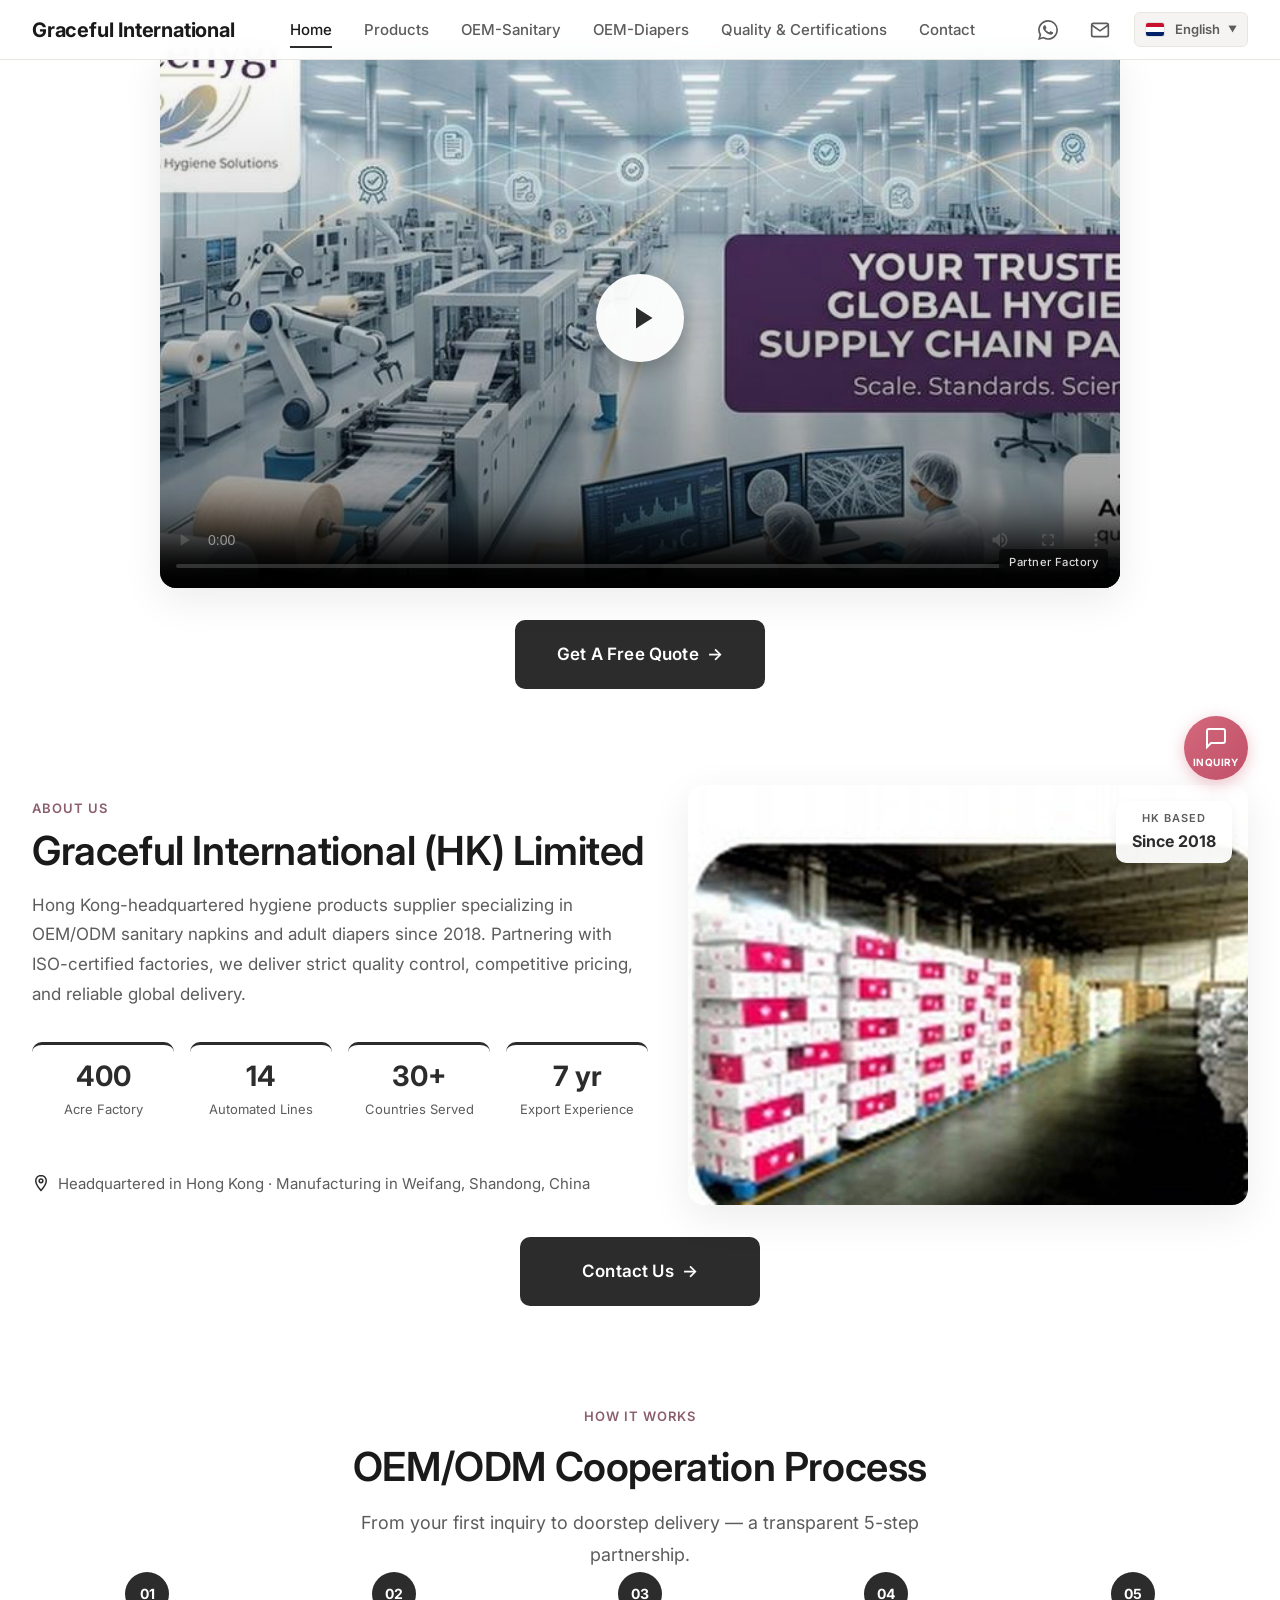
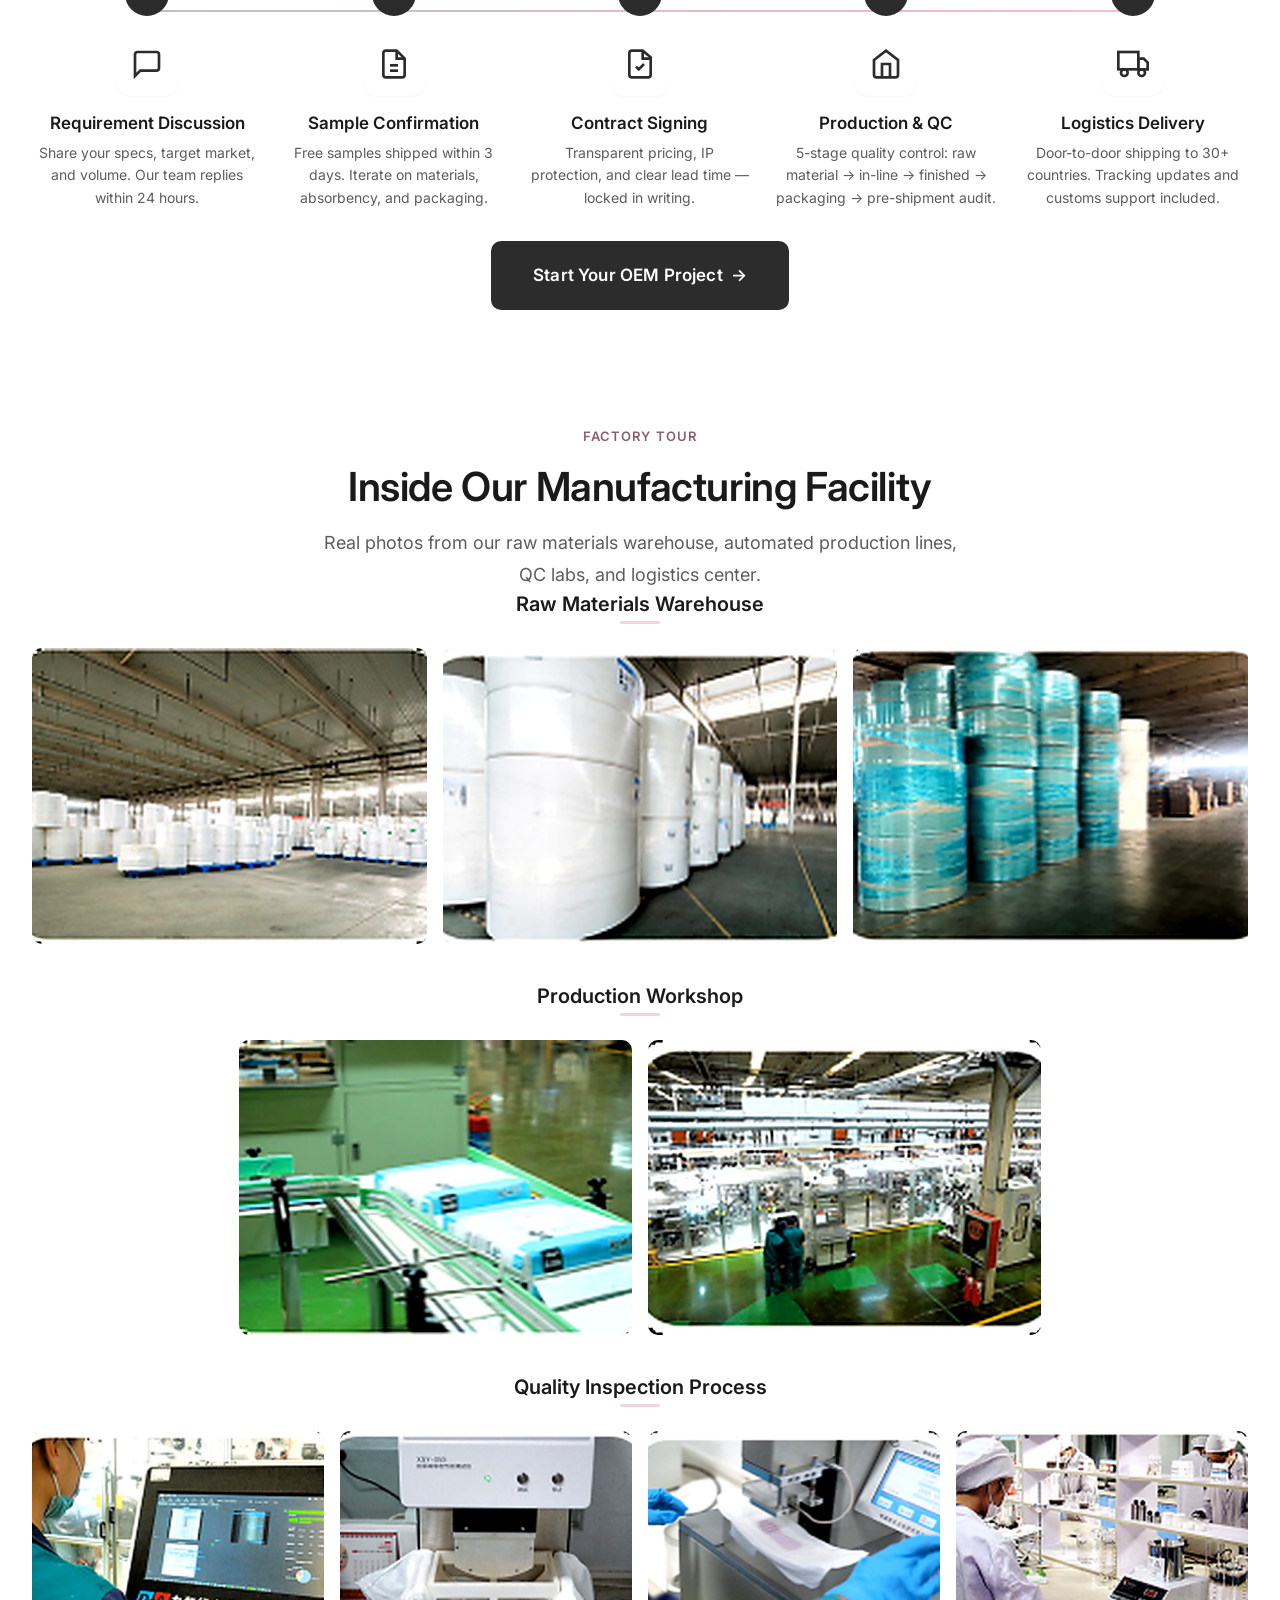
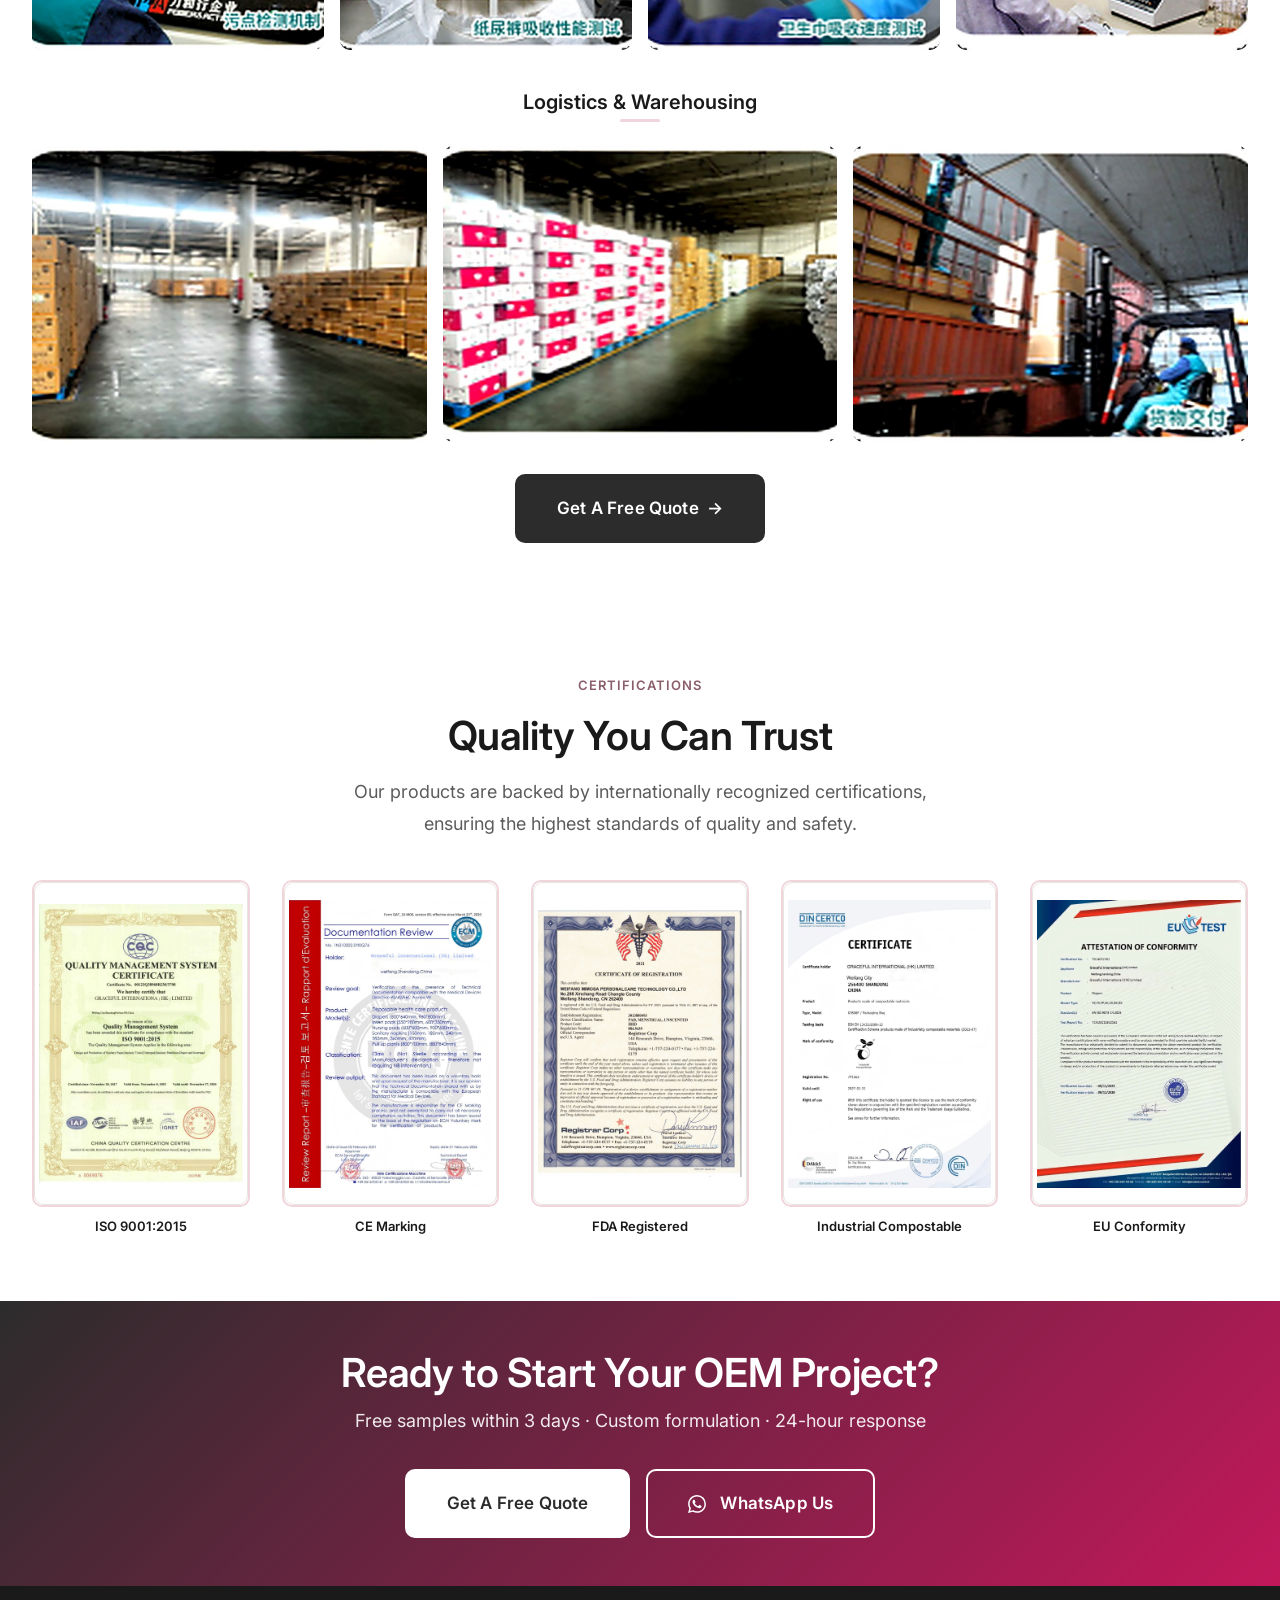
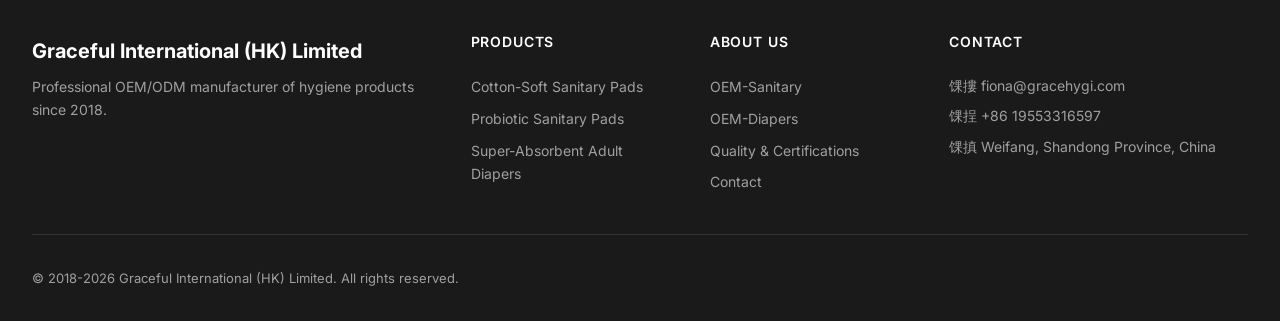
==== index.html @ 512b3c3a "Initial commit: Graceful International website with GitHub Pages auto-deploy" ====
﻿<!DOCTYPE html>
<html lang="en">
<head>
  <meta charset="UTF-8">

  <meta name="viewport" content="width=device-width, initial-scale=1.0">
  <meta name="description" content="Professional OEM/ODM manufacturer of sanitary pads and adult diapers. 400-acre factory, 14 automated lines, ISO9001 & ISO13485 certified. Exporting to Europe, America & Korea. Free samples available.">
  <meta name="keywords" content="OEM sanitary pads manufacturer, adult diapers factory, feminine hygiene OEM, incontinence products manufacturer, private label sanitary napkins, wholesale adult diapers, hygiene products supplier China">
  <meta name="author" content="Graceful International (HK) Limited">
  <meta name="robots" content="index, follow">
  <link rel="canonical" href="https://www.gracehygi.com/">

  <!-- Open Graph -->
  <meta property="og:title" content="OEM Sanitary Pads & Adult Diapers Manufacturer | Graceful International">
  <meta property="og:description" content="Professional OEM/ODM manufacturer of sanitary pads and adult diapers. ISO certified, 400-acre factory.">
  <meta property="og:url" content="https://www.gracehygi.com/">
  <meta property="og:type" content="website">
  <meta property="og:site_name" content="Graceful International (HK) Limited">
  <meta property="og:locale" content="en_US">
  <meta property="og:locale:alternate" content="zh_CN">

  <!-- Twitter Card -->
  <meta name="twitter:card" content="summary_large_image">
  <meta name="twitter:title" content="OEM Sanitary Pads & Adult Diapers Manufacturer | Graceful International">
  <meta name="twitter:description" content="Professional OEM/ODM manufacturer of sanitary pads and adult diapers. ISO certified. Free samples available.">

  <title>OEM Sanitary Pads &amp; Adult Diapers Manufacturer | Graceful International</title>

  <!-- Fonts -->
  <link rel="preconnect" href="https://fonts.googleapis.com">
  <link rel="preconnect" href="https://fonts.gstatic.com" crossorigin>
  <link href="https://fonts.googleapis.com/css2?family=Inter:wght@400;500;600;700&display=swap" rel="stylesheet">

  <!-- Styles -->
  <link rel="stylesheet" href="css/style.css?v=2026072215">

  <!-- Structured Data: Organization -->
  <script type="application/ld+json">
  {
    "@context": "https://schema.org",
    "@type": "Organization",
    "name": "Graceful International (HK) Limited",
    "alternateName": "Yezhimeng",
    "url": "https://www.gracehygi.com",
    "logo": "https://www.gracehygi.com/images/logo.png",
    "description": "Professional OEM/ODM manufacturer of sanitary pads and adult diapers.",
    "foundingDate": "2018",
    "address": {
      "@type": "PostalAddress",
      "addressLocality": "Weifang",
      "addressRegion": "Shandong",
      "addressCountry": "CN"
    },
    "contactPoint": {
      "@type": "ContactPoint",
      "contactType": "sales",
      "email": "fiona@gracehygi.com",
      "telephone": "+86-19553316597"
    },
    "sameAs": []
  }
  </script>

  <!-- Structured Data: BreadcrumbList -->
  <script type="application/ld+json">
  {
    "@context": "https://schema.org",
    "@type": "BreadcrumbList",
    "itemListElement": [{
      "@type": "ListItem",
      "position": 1,
      "name": "Home",
      "item": "https://www.gracehygi.com/"
    }]
  }
  </script>

  <!-- Structured Data: WebSite for Sitelinks Search Box -->
  <script type="application/ld+json">
  {
    "@context": "https://schema.org",
    "@type": "WebSite",
    "name": "Graceful International (HK) Limited",
    "alternateName": "Yezhimeng",
    "url": "https://www.gracehygi.com",
    "potentialAction": {
      "@type": "SearchAction",
      "target": "https://www.gracehygi.com/search?q={search_term_string}",
      "query-input": "required name=search_term_string"
    },
    "inLanguage": ["en", "zh-CN"]
  }
  </script>
</head>
<body data-page="home">

  <!-- ===== Navigation ===== -->
  <nav class="nav">
    <div class="nav-inner">
      <a href="/" class="nav-logo" aria-label="Graceful International Home">
        Graceful International
      </a>

      <div class="nav-links" role="navigation" aria-label="Main navigation">
        <a href="/" class="active" data-i18n="nav_home">Home</a>
        
        <a href="product.html" data-i18n="nav_products">Products</a>
        <a href="custom.html">OEM-Sanitary</a>
        <a href="oem.html">OEM-Diapers</a>
        <a href="quality.html" data-i18n="nav_quality">Quality & Certifications</a>
        <a href="contact.html" data-i18n="nav_contact">Contact</a>
      </div>

      <div class="nav-actions">
        <a href="https://wa.me/8619553316597" target="_blank" rel="noopener" class="nav-contact-icon" aria-label="WhatsApp" title="WhatsApp: +86 19553316597">
          <svg viewBox="0 0 24 24" fill="currentColor"><path d="M17.472 14.382c-.297-.149-1.758-.867-2.03-.967-.273-.099-.471-.148-.67.15-.197.297-.767.966-.94 1.164-.173.199-.347.223-.644.075-.297-.149-1.255-.463-2.39-1.475-.883-.788-1.48-1.761-1.653-2.059-.173-.297-.018-.458.13-.606.134-.133.298-.347.446-.52.149-.174.198-.298.298-.497.099-.198.05-.371-.025-.52-.075-.149-.669-1.612-.916-2.207-.242-.579-.487-.5-.669-.51-.173-.008-.371-.01-.57-.01-.198 0-.52.074-.792.372-.272.297-1.04 1.016-1.04 2.479 0 1.462 1.065 2.875 1.213 3.074.149.198 2.096 3.2 5.077 4.487.709.306 1.262.489 1.694.625.712.227 1.36.195 1.871.118.571-.085 1.758-.719 2.006-1.413.248-.694.248-1.289.173-1.413-.074-.124-.272-.198-.57-.347m-5.421 7.403h-.004a9.87 9.87 0 01-5.031-1.378l-.361-.214-3.741.982.998-3.648-.235-.374a9.86 9.86 0 01-1.51-5.26c.001-5.45 4.436-9.884 9.888-9.884 2.64 0 5.122 1.03 6.988 2.898a9.825 9.825 0 012.893 6.994c-.003 5.45-4.437 9.884-9.885 9.884m8.413-18.297A11.815 11.815 0 0012.05 0C5.495 0 .16 5.335.157 11.892c0 2.096.547 4.142 1.588 5.945L.057 24l6.305-1.654a11.882 11.882 0 005.683 1.448h.005c6.554 0 11.89-5.335 11.893-11.893a11.821 11.821 0 00-3.48-8.413z"/></svg>
        </a>
        <a href="mailto:fiona@gracehygi.com" class="nav-contact-icon" aria-label="Email" title="Email: fiona@gracehygi.com">
          <svg viewBox="0 0 24 24" fill="none" stroke="currentColor" stroke-width="2"><path d="M4 4h16c1.1 0 2 .9 2 2v12c0 1.1-.9 2-2 2H4c-1.1 0-2-.9-2-2V6c0-1.1.9-2 2-2z"/><polyline points="22,6 12,13 2,6"/></svg>
        </a>
        <div class="lang-selector">
        <div class="lang-selector-current"><span class="lang-flag lang-en"></span> English <span class="lang-arrow">鈻?/span></div>
        <div class="lang-selector-menu">
          <div class="lang-option active" data-lang="en"><span class="lang-flag lang-en"></span> English</div>
          <div class="lang-option" data-lang="es"><span class="lang-flag lang-es"></span> Espa帽ol</div>
          <div class="lang-option" data-lang="fr"><span class="lang-flag lang-fr"></span> Fran莽ais</div>
          <div class="lang-option" data-lang="ar"><span class="lang-flag lang-ar"></span> 丕賱毓乇亘賷丞</div>
          <div class="lang-option" data-lang="ru"><span class="lang-flag lang-ru"></span> 袪褍褋褋泻懈泄</div>
          <div class="lang-option" data-lang="de"><span class="lang-flag lang-de"></span> Deutsch</div>
          <div class="lang-option" data-lang="pt"><span class="lang-flag lang-pt"></span> Portugu锚s</div>
          <div class="lang-option" data-lang="ja"><span class="lang-flag lang-ja"></span> 鏃ユ湰瑾?/div>
          <div class="lang-option" data-lang="ko"><span class="lang-flag lang-ko"></span> 頃滉淡鞏?/div>
          <div class="lang-option" data-lang="zh"><span class="lang-flag lang-zh"></span> 涓枃</div>
        </div>
      </div>
        <button class="nav-toggle" aria-label="Toggle menu" aria-expanded="false">
          <span></span><span></span><span></span>
        </button>
      </div>
    </div>
  </nav>

  <!-- ===== Module 1: Video Showcase ===== -->
  <section class="module-video">
    <div class="container">
      <div class="module-video-wrapper">
        <video class="module-video-player" controls preload="metadata" poster="images/hero-factory.jpg" playsinline>
          <source src="images/factory-tour.mp4" type="video/mp4">
          Your browser does not support the video tag.
        </video>
        <div class="module-video-overlay">
          <button class="module-video-play" aria-label="Play factory tour video">
            <svg viewBox="0 0 24 24" fill="currentColor"><path d="M8 5v14l11-7z"/></svg>
          </button>
        </div>
        <div class="module-video-badge">Partner Factory</div>
        <div class="module-video-caption">
          <span class="video-caption-tag">Virtual Tour</span>
          <h3>Step Inside Our 400-Acre Manufacturing Facility</h3>
          <p>See how 14 automated production lines deliver OEM sanitary pads and adult diapers to 30+ countries.</p>
        </div>
      </div>
    </div>
    <div class="container text-center module-cta">
      <a href="contact.html" class="btn btn-primary btn-lg">Get A Free Quote <span aria-hidden="true">&rarr;</span></a>
    </div>
  </section>

  <!-- ===== Module 2: Company Introduction (Condensed) ===== -->
  <section class="module-about" id="about-us">
    <div class="container">
      <div class="module-about-grid">
        <div class="module-about-text">
          <span class="section-label">About Us</span>
          <h2 class="section-title">Graceful International (HK) Limited</h2>
          <p class="module-about-lead">
            Hong Kong-headquartered hygiene products supplier specializing in OEM/ODM sanitary napkins and adult diapers since 2018. Partnering with ISO-certified factories, we deliver strict quality control, competitive pricing, and reliable global delivery.
          </p>
          <ul class="module-about-stats">
            <li>
              <strong>400</strong>
              <span>Acre Factory</span>
            </li>
            <li>
              <strong>14</strong>
              <span>Automated Lines</span>
            </li>
            <li>
              <strong>30+</strong>
              <span>Countries Served</span>
            </li>
            <li>
              <strong>7 yr</strong>
              <span>Export Experience</span>
            </li>
          </ul>
          <p class="module-about-note">
            <svg viewBox="0 0 24 24" fill="none" stroke="currentColor" stroke-width="2" aria-hidden="true"><path d="M12 2C8.13 2 5 5.13 5 9c0 5.25 7 13 7 13s7-7.75 7-13c0-3.87-3.13-7-7-7z"/><circle cx="12" cy="9" r="2.5"/></svg>
            Headquartered in Hong Kong &middot; Manufacturing in Weifang, Shandong, China
          </p>
        </div>
        <div class="module-about-media">
          <img src="images/factory-warehouse.jpg" alt="Hong Kong office and global operations" width="1000" height="666" loading="lazy">
          <div class="module-about-badge">
            <span class="badge-label">HK Based</span>
            <span class="badge-text">Since 2018</span>
          </div>
        </div>
      </div>
    </div>
    <div class="container text-center module-cta">
      <a href="contact.html" class="btn btn-primary btn-lg">Contact Us <span aria-hidden="true">&rarr;</span></a>
    </div>
  </section>

  <!-- ===== Module 3: OEM/ODM Process (5-Step Flow) ===== -->
  <section class="module-oem" id="oem-process" style="background:var(--color-bg-secondary);">
    <div class="container text-center">
      <span class="section-label">How It Works</span>
      <h2 class="section-title">OEM/ODM Cooperation Process</h2>
      <p class="section-desc">From your first inquiry to doorstep delivery &mdash; a transparent 5-step partnership.</p>
    </div>
    <div class="container">
      <ol class="process-timeline">
        <li class="process-step">
          <div class="process-number">01</div>
          <div class="process-icon" aria-hidden="true">
            <svg viewBox="0 0 24 24" fill="none" stroke="currentColor" stroke-width="2"><path d="M21 15a2 2 0 01-2 2H7l-4 4V5a2 2 0 012-2h14a2 2 0 012 2z"/></svg>
          </div>
          <h3>Requirement Discussion</h3>
          <p>Share your specs, target market, and volume. Our team replies within 24 hours.</p>
        </li>
        <li class="process-step">
          <div class="process-number">02</div>
          <div class="process-icon" aria-hidden="true">
            <svg viewBox="0 0 24 24" fill="none" stroke="currentColor" stroke-width="2"><path d="M14 2H6a2 2 0 00-2 2v16a2 2 0 002 2h12a2 2 0 002-2V8z"/><polyline points="14 2 14 8 20 8"/><line x1="9" y1="13" x2="15" y2="13"/><line x1="9" y1="17" x2="15" y2="17"/></svg>
          </div>
          <h3>Sample Confirmation</h3>
          <p>Free samples shipped within 3 days. Iterate on materials, absorbency, and packaging.</p>
        </li>
        <li class="process-step">
          <div class="process-number">03</div>
          <div class="process-icon" aria-hidden="true">
            <svg viewBox="0 0 24 24" fill="none" stroke="currentColor" stroke-width="2"><path d="M14 2H6a2 2 0 00-2 2v16a2 2 0 002 2h12a2 2 0 002-2V7l-6-5z"/><polyline points="14 2 14 8 20 8"/><path d="M9 14l2 2 4-4"/></svg>
          </div>
          <h3>Contract Signing</h3>
          <p>Transparent pricing, IP protection, and clear lead time &mdash; locked in writing.</p>
        </li>
        <li class="process-step">
          <div class="process-number">04</div>
          <div class="process-icon" aria-hidden="true">
            <svg viewBox="0 0 24 24" fill="none" stroke="currentColor" stroke-width="2"><path d="M3 9l9-7 9 7v11a2 2 0 01-2 2H5a2 2 0 01-2-2z"/><polyline points="9 22 9 12 15 12 15 22"/></svg>
          </div>
          <h3>Production &amp; QC</h3>
          <p>5-stage quality control: raw material &rarr; in-line &rarr; finished &rarr; packaging &rarr; pre-shipment audit.</p>
        </li>
        <li class="process-step">
          <div class="process-number">05</div>
          <div class="process-icon" aria-hidden="true">
            <svg viewBox="0 0 24 24" fill="none" stroke="currentColor" stroke-width="2"><rect x="1" y="3" width="15" height="13"/><polygon points="16 8 20 8 23 11 23 16 16 16 16 8"/><circle cx="5.5" cy="18.5" r="2.5"/><circle cx="18.5" cy="18.5" r="2.5"/></svg>
          </div>
          <h3>Logistics Delivery</h3>
          <p>Door-to-door shipping to 30+ countries. Tracking updates and customs support included.</p>
        </li>
      </ol>
    </div>
    <div class="container text-center module-cta">
      <a href="contact.html" class="btn btn-primary btn-lg">Start Your OEM Project <span aria-hidden="true">&rarr;</span></a>
    </div>
  </section>

  <!-- ===== Module 4: Factory Gallery (12 HD Images) ===== -->
  <section class="section" id="factory-tour" style="background:var(--color-bg-secondary);">
    <div class="container text-center">
      <span class="section-label">Factory Tour</span>
      <h2 class="section-title">Inside Our Manufacturing Facility</h2>
      <p class="section-desc">Real photos from our raw materials warehouse, automated production lines, QC labs, and logistics center.</p>
    </div>
    <div class="container">
      <!-- Group 1: Raw Materials -->
      <div class="factory-group">
        <h3 class="factory-group-title">Raw Materials Warehouse</h3>
        <div class="factory-group-grid cols-3">
          <div class="factory-gallery-item">
            <img src="images/factory-tour-01-hd.jpg" alt="Raw materials warehouse - bulk white rolls" loading="lazy" width="800" height="536">
          </div>
          <div class="factory-gallery-item">
            <img src="images/factory-tour-02-hd.jpg" alt="Raw materials warehouse - close-up of rolls" loading="lazy" width="800" height="524">
          </div>
          <div class="factory-gallery-item">
            <img src="images/factory-tour-03-hd.jpg" alt="Raw materials warehouse - colored specialty rolls" loading="lazy" width="800" height="525">
          </div>
        </div>
      </div>
      <!-- Group 2: Production -->
      <div class="factory-group">
        <h3 class="factory-group-title">Production Workshop</h3>
        <div class="factory-group-grid cols-2">
          <div class="factory-gallery-item">
            <img src="images/factory-tour-04-hd.jpg" alt="Automated production line packaging" loading="lazy" width="800" height="531">
          </div>
          <div class="factory-gallery-item">
            <img src="images/factory-tour-05-hd.jpg" alt="Production workshop overview" loading="lazy" width="800" height="546">
          </div>
        </div>
      </div>
      <!-- Group 3: Quality Inspection -->
      <div class="factory-group">
        <h3 class="factory-group-title">Quality Inspection Process</h3>
        <div class="factory-group-grid cols-4">
          <div class="factory-gallery-item">
            <img src="images/factory-tour-06-hd.jpg" alt="QC - Online inspection system" loading="lazy" width="800" height="526">
          </div>
          <div class="factory-gallery-item">
            <img src="images/factory-tour-07-hd.jpg" alt="QC - Absorption performance test" loading="lazy" width="800" height="547">
          </div>
          <div class="factory-gallery-item">
            <img src="images/factory-tour-08-hd.jpg" alt="QC - Sanitary pad speed test" loading="lazy" width="800" height="540">
          </div>
          <div class="factory-gallery-item">
            <img src="images/factory-tour-09-hd.jpg" alt="QC - Laboratory testing" loading="lazy" width="800" height="548">
          </div>
        </div>
      </div>
      <!-- Group 4: Logistics -->
      <div class="factory-group">
        <h3 class="factory-group-title">Logistics &amp; Warehousing</h3>
        <div class="factory-group-grid cols-3">
          <div class="factory-gallery-item">
            <img src="images/factory-tour-10-hd.jpg" alt="Finished goods warehouse" loading="lazy" width="800" height="514">
          </div>
          <div class="factory-gallery-item">
            <img src="images/factory-tour-11-hd.jpg" alt="Packaging ready for shipment" loading="lazy" width="800" height="527">
          </div>
          <div class="factory-gallery-item">
            <img src="images/factory-tour-12-hd.jpg" alt="Loading cargo for delivery" loading="lazy" width="800" height="531">
          </div>
        </div>
      </div>
    </div>
    <div class="container text-center module-cta">
      <a href="contact.html" class="btn btn-primary btn-lg">Get A Free Quote <span aria-hidden="true">&rarr;</span></a>
    </div>
  </section>

  <!-- ===== Trust Bar: Certifications ===== -->
  <section class="section" id="certifications">
    <div class="container text-center">
      <span class="section-label">Certifications</span>
      <h2 class="section-title">Quality You Can Trust</h2>
      <p class="section-desc">Our products are backed by internationally recognized certifications, ensuring the highest standards of quality and safety.</p>
    </div>
    <div class="container">
      <div class="cert-logo-grid">
        <div class="cert-logo-item cert-img-item" data-cert="images/cert-iso9001.jpg">
          <div class="cert-logo-placeholder cert-real">
            <img src="images/cert-iso9001.jpg" alt="ISO 9001:2015 Quality Management System Certificate - CQC" loading="lazy">
          </div>
          <span class="cert-img-label">ISO 9001:2015</span>
        </div>
        <div class="cert-logo-item cert-img-item" data-cert="images/cert-ecm.jpg">
          <div class="cert-logo-placeholder cert-real">
            <img src="images/cert-ecm.jpg" alt="CE Marking Documentation Review - ECM" loading="lazy">
          </div>
          <span class="cert-img-label">CE Marking</span>
        </div>
        <div class="cert-logo-item cert-img-item" data-cert="images/cert-fda.png">
          <div class="cert-logo-placeholder cert-real">
            <img src="images/cert-fda.png" alt="FDA Registration Certificate" loading="lazy">
          </div>
          <span class="cert-img-label">FDA Registered</span>
        </div>
        <div class="cert-logo-item cert-img-item" data-cert="images/cert-compostable.jpg">
          <div class="cert-logo-placeholder cert-real">
            <img src="images/cert-compostable.jpg" alt="DIN CERTCO Industrial Compostable Certification" loading="lazy">
          </div>
          <span class="cert-img-label">Industrial Compostable</span>
        </div>
        <div class="cert-logo-item cert-img-item" data-cert="images/cert-eu.jpg">
          <div class="cert-logo-placeholder cert-real">
            <img src="images/cert-eu.jpg" alt="EU Attestation of Conformity - EU TEST" loading="lazy">
          </div>
          <span class="cert-img-label">EU Conformity</span>
        </div>
      </div>
    </div>
  </section>

  <!-- ===== Final CTA Banner ===== -->
  <section class="module-final-cta">
    <div class="container text-center">
      <h2 class="section-title">Ready to Start Your OEM Project?</h2>
      <p class="section-desc">Free samples within 3 days &middot; Custom formulation &middot; 24-hour response</p>
      <div class="module-final-cta-buttons">
        <a href="contact.html" class="btn btn-primary btn-lg">Get A Free Quote</a>
        <a href="https://wa.me/8619553316597" target="_blank" rel="noopener" class="btn btn-outline btn-lg">
          <svg viewBox="0 0 24 24" fill="currentColor" style="width:18px;height:18px;vertical-align:-3px;margin-right:6px;"><path d="M17.472 14.382c-.297-.149-1.758-.867-2.03-.967-.273-.099-.471-.148-.67.15-.197.297-.767.966-.94 1.164-.173.199-.347.223-.644.075-.297-.149-1.255-.463-2.39-1.475-.883-.788-1.48-1.761-1.653-2.059-.173-.297-.018-.458.13-.606.134-.133.298-.347.446-.52.149-.174.198-.298.298-.497.099-.198.05-.371-.025-.52-.075-.149-.669-1.612-.916-2.207-.242-.579-.487-.5-.669-.51-.173-.008-.371-.01-.57-.01-.198 0-.52.074-.792.372-.272.297-1.04 1.016-1.04 2.479 0 1.462 1.065 2.875 1.213 3.074.149.198 2.096 3.2 5.077 4.487.709.306 1.262.489 1.694.625.712.227 1.36.195 1.871.118.571-.085 1.758-.719 2.006-1.413.248-.694.248-1.289.173-1.413-.074-.124-.272-.198-.57-.347m-5.421 7.403h-.004a9.87 9.87 0 01-5.031-1.378l-.361-.214-3.741.982.998-3.648-.235-.374a9.86 9.86 0 01-1.51-5.26c.001-5.45 4.436-9.884 9.888-9.884 2.64 0 5.122 1.03 6.988 2.898a9.825 9.825 0 012.893 6.994c-.003 5.45-4.437 9.884-9.885 9.884m8.413-18.297A11.815 11.815 0 0012.05 0C5.495 0 .16 5.335.157 11.892c0 2.096.547 4.142 1.588 5.945L.057 24l6.305-1.654a11.882 11.882 0 005.683 1.448h.005c6.554 0 11.89-5.335 11.893-11.893a11.821 11.821 0 00-3.48-8.413z"/></svg>
          WhatsApp Us
        </a>
      </div>
    </div>
  </section>

  <!-- ===== Footer ===== -->
  <footer class="footer">
    <div class="container">
      <div class="footer-grid">
        <div>
          <div class="footer-brand-name">Graceful International (HK) Limited</div>
          <div class="footer-brand-sub">
                        Professional OEM/ODM manufacturer of hygiene products since 2018.
          </div>
        </div>
        <div>
          <h4 data-i18n="nav_products">Products</h4>
          <div class="footer-links">
            <a href="products/sanitary-pads.html" data-i18n="product_cotton">Cotton-Soft Sanitary Pads</a>
            <a href="products/sanitary-pads.html" data-i18n="product_probiotic">Probiotic Sanitary Pads</a>
            <a href="products/adult-diapers.html" data-i18n="product_adult">Super-Absorbent Adult Diapers</a>
          </div>
        </div>
        <div>
          <h4 data-i18n="nav_about">Company</h4>
          <div class="footer-links">
            
            <a href="custom.html">OEM-Sanitary</a><a href="oem.html">OEM-Diapers</a>
            <a href="quality.html" data-i18n="nav_quality">Quality & Certifications</a>
            <a href="contact.html" data-i18n="nav_contact">Contact</a>
          </div>
        </div>
        <div>
          <h4 data-i18n="footer_contact_us">Contact</h4>
          <div class="footer-contact">
            <p>馃摟 <a href="mailto:fiona@gracehygi.com">fiona@gracehygi.com</a></p>
            <p>馃挰 <a href="https://wa.me/8619553316597" target="_blank" rel="noopener">+86 19553316597</a></p>
            <p>馃搷 <span data-i18n="footer_address">Weifang, Shandong Province, China</span></p>
          </div>
        </div>
      </div>
      <div class="footer-bottom">
        <span>&copy; 2018-2026 Graceful International (HK) Limited. <span data-i18n="footer_rights">All rights reserved.</span></span>
      </div>
    </div>
  </footer>

  <!-- ===== Floating Inquiry Button ===== -->
  <a href="contact.html" class="floating-inquiry" aria-label="Send Inquiry">
    <svg viewBox="0 0 24 24" fill="none" stroke="currentColor" stroke-width="2">
      <path d="M21 15a2 2 0 01-2 2H7l-4 4V5a2 2 0 012-2h14a2 2 0 012 2z"/>
    </svg>
    <span>Inquiry</span>
  </a>

  <!-- ===== Back to Top ===== -->
  <button class="back-to-top" aria-label="Back to top">
    <svg viewBox="0 0 24 24" fill="none" stroke="currentColor" stroke-width="2"><polyline points="18 15 12 9 6 15"/></svg>
  </button>

  <!-- ===== Sample Request Modal ===== -->
  <div id="sample-modal" style="display:none;">
    <div class="modal-overlay">
      <div class="modal" style="position:relative;">
        <button class="modal-close">&times;</button>
        <h3 data-i18n="sample_title">Request Free Sample</h3>
        <p style="color:var(--color-text-secondary);margin-bottom:var(--space-lg);font-size:0.9375rem;" data-i18n="sample_desc">
          Fill in your details and we'll send you product samples for evaluation.
        </p>
        <form id="sample-form">
          <div class="form-row">
            <div class="form-group">
              <label class="form-label" for="sample-name" data-i18n="sample_name">Your Name *</label>
              <input type="text" id="sample-name" class="form-input" required placeholder="John Smith">
            </div>
            <div class="form-group">
              <label class="form-label" for="sample-email" data-i18n="sample_email">Email *</label>
              <input type="email" id="sample-email" class="form-input" required placeholder="your@company.com">
            </div>
          </div>
          <div class="form-row">
            <div class="form-group">
              <label class="form-label" for="sample-company" data-i18n="sample_company">Company</label>
              <input type="text" id="sample-company" class="form-input" placeholder="Company name (optional)">
            </div>
            <div class="form-group">
              <label class="form-label" for="sample-country" data-i18n="sample_country">Country *</label>
              <input type="text" id="sample-country" class="form-input" required placeholder="e.g. United States">
            </div>
          </div>
          <div class="form-group">
            <label class="form-label" for="sample-product" data-i18n="sample_product">Product Interest *</label>
            <select id="sample-product" class="form-select" required>
              <option value="" data-i18n="sample_product_placeholder">Select product</option>
              <option value="cotton">Cotton-Soft Sanitary Pads</option>
              <option value="probiotic">Probiotic Sanitary Pads</option>
              <option value="adult">Super-Absorbent Adult Diapers</option>
            </select>
          </div>
          <div class="form-group">
            <label class="form-label" for="sample-message" data-i18n="sample_message">Additional Notes</label>
            <textarea id="sample-message" class="form-textarea" rows="3" placeholder="Any specific requirements..."></textarea>
          </div>
          <button type="submit" class="btn btn-primary btn-lg" style="width:100%;" data-i18n="sample_submit">Request Samples</button>
        </form>
      </div>
    </div>
  </div>

  <!-- Scripts -->
  <script src="js/i18n.js?v=20260723"></script>
  <!-- Certificate Lightbox -->
  <div class="cert-lightbox" id="certLightbox" aria-hidden="true">
    <button class="cert-lightbox-close" aria-label="Close certificate view">&times;</button>
    <img src="" alt="Certificate" id="certLightboxImg">
  </div>

  <script src="js/main.js?v=20260723"></script>
  <script>
    // Certificate Lightbox
    (function() {
      const lightbox = document.getElementById('certLightbox');
      const lightboxImg = document.getElementById('certLightboxImg');
      const certItems = document.querySelectorAll('.cert-img-item');

      certItems.forEach(item => {
        item.addEventListener('click', function(e) {
          const src = this.getAttribute('data-cert');
          if (src) {
            lightboxImg.src = src;
            lightbox.classList.add('active');
            lightbox.setAttribute('aria-hidden', 'false');
            document.body.style.overflow = 'hidden';
          }
        });
      });

      lightbox.addEventListener('click', function(e) {
        if (e.target === lightbox || e.target.classList.contains('cert-lightbox-close')) {
          lightbox.classList.remove('active');
          lightbox.setAttribute('aria-hidden', 'true');
          lightboxImg.src = '';
          document.body.style.overflow = '';
        }
      });

      document.addEventListener('keydown', function(e) {
        if (e.key === 'Escape' && lightbox.classList.contains('active')) {
          lightbox.classList.remove('active');
          lightbox.setAttribute('aria-hidden', 'true');
          lightboxImg.src = '';
          document.body.style.overflow = '';
        }
      });
    })();
  </script>
</body>
</html>
---- css/style.css ----
/* ============================================================
   Graceful International (HK) Limited — Yezhimeng
   Main Stylesheet
   Design: Clean, Professional, Medical-grade
   ============================================================ */

/* --- CSS Variables / Design Tokens --- */
:root {
  /* Primary palette */
  --color-white: #ffffff;
  --color-off-white: #fafaf9;
  --color-light-gray: #f5f4f2;
  --color-border: #e8e6e1;
  --color-text: #1a1a1a;
  --color-text-secondary: #5c5c5c;
  --color-text-muted: #8a8a8a;

  /* Accent — Sanitary Pads (feminine care) */
  --color-rose: #f0d5dc;
  --color-rose-light: #fdf2f5;
  --color-rose-dark: #c9a0ae;
  --color-rose-text: #8b5e6b;

  /* Accent — Adult Diapers (elderly care) */
  --color-blue: #d0e4f0;
  --color-blue-light: #f0f6fa;
  --color-blue-dark: #8bb8d0;
  --color-blue-text: #4a7a94;

  /* Functional */
  --color-primary: #2c2c2c;
  --color-accent: #c9a0ae;
  --color-success: #6ba88e;
  --color-warning: #e8c56d;
  --color-error: #d47878;

  /* Typography */
  --font-sans: 'Inter', -apple-system, BlinkMacSystemFont, 'Segoe UI', Roboto, 'Helvetica Neue', Arial, sans-serif;
  --font-display: 'Inter', -apple-system, BlinkMacSystemFont, 'Segoe UI', Roboto, 'Helvetica Neue', Arial, sans-serif;

  /* Spacing scale */
  --space-xs: 0.25rem;
  --space-sm: 0.5rem;
  --space-md: 1rem;
  --space-lg: 1.5rem;
  --space-xl: 2rem;
  --space-2xl: 2rem;
  --space-3xl: 2.5rem;
  --space-4xl: 3rem;
  --space-5xl: 4rem;

  /* Layout */
  --max-width: 1280px;
  --nav-height: 60px;

  /* Shadows */
  --shadow-sm: 0 1px 2px rgba(0,0,0,0.04);
  --shadow-md: 0 4px 12px rgba(0,0,0,0.06);
  --shadow-lg: 0 12px 40px rgba(0,0,0,0.08);

  /* Border radius */
  --radius-sm: 6px;
  --radius-md: 10px;
  --radius-lg: 16px;
  --radius-xl: 24px;

  /* Transitions */
  --transition-fast: 0.15s ease;
  --transition-base: 0.3s ease;
  --transition-slow: 0.5s ease;
}

/* --- Reset & Base --- */
*, *::before, *::after {
  margin: 0;
  padding: 0;
  box-sizing: border-box;
}

picture { display: block; }
picture img { display: block; }

html {
  font-size: 16px;
  scroll-behavior: smooth;
  -webkit-font-smoothing: antialiased;
  -moz-osx-font-smoothing: grayscale;
}

body {
  font-family: var(--font-sans);
  font-size: 1rem;
  line-height: 1.7;
  color: var(--color-text);
  background: var(--color-white);
  overflow-x: hidden;
}

img {
  max-width: 100%;
  height: auto;
  display: block;
}

a {
  color: inherit;
  text-decoration: none;
  transition: color var(--transition-fast);
}

ul, ol {
  list-style: none;
}

button, input, textarea, select {
  font-family: inherit;
  font-size: inherit;
}

.container {
  width: 100%;
  max-width: var(--max-width);
  margin: 0 auto;
  padding: 0 var(--space-xl);
}

.section {
  padding: var(--space-5xl) 0;
}

/* Products section — hero takes care of nav offset */

.section-sm {
  padding: var(--space-4xl) 0;
}

/* --- Typography --- */
h1, h2, h3, h4, h5, h6 {
  font-family: var(--font-display);
  font-weight: 600;
  line-height: 1.2;
  color: var(--color-text);
}

h1 { font-size: clamp(2.25rem, 5vw, 3.75rem); letter-spacing: -0.02em; }
h2 { font-size: clamp(1.75rem, 3.5vw, 2.5rem); letter-spacing: -0.01em; }
h3 { font-size: clamp(1.25rem, 2vw, 1.5rem); }
h4 { font-size: 1.125rem; }

.section-label {
  display: inline-block;
  font-size: 0.8125rem;
  font-weight: 600;
  letter-spacing: 0.08em;
  text-transform: uppercase;
  color: var(--color-rose-text);
  margin-bottom: var(--space-md);
}

.section-label.blue {
  color: var(--color-blue-text);
}

.section-title {
  margin-bottom: var(--space-md);
}

.section-desc {
  font-size: 1.125rem;
  color: var(--color-text-secondary);
  max-width: 640px;
  line-height: 1.8;
}

.text-center { text-align: center; }
.text-center .section-desc { margin-left: auto; margin-right: auto; }

/* --- Buttons --- */
.btn {
  display: inline-flex;
  align-items: center;
  justify-content: center;
  gap: var(--space-sm);
  padding: 0.875rem 2rem;
  font-size: 0.9375rem;
  font-weight: 600;
  border: 2px solid transparent;
  border-radius: var(--radius-md);
  cursor: pointer;
  transition: all var(--transition-base);
  white-space: nowrap;
  letter-spacing: 0.01em;
}

.btn-primary {
  background: var(--color-primary);
  color: var(--color-white);
}
.btn-primary:hover {
  background: #444;
  transform: translateY(-1px);
  box-shadow: var(--shadow-md);
}

.btn-outline {
  background: transparent;
  border-color: var(--color-primary);
  color: var(--color-primary);
}
.btn-outline:hover {
  background: var(--color-primary);
  color: var(--color-white);
}

.btn-rose {
  background: var(--color-rose-dark);
  color: var(--color-white);
}
.btn-rose:hover {
  background: #b88896;
  transform: translateY(-1px);
  box-shadow: var(--shadow-md);
}

.btn-blue {
  background: var(--color-blue-dark);
  color: var(--color-white);
}
.btn-blue:hover {
  background: #7aa5bc;
  transform: translateY(-1px);
  box-shadow: var(--shadow-md);
}

.btn-lg {
  padding: 1.125rem 2.5rem;
  font-size: 1.0625rem;
}

.btn-sm {
  padding: 0.625rem 1.25rem;
  font-size: 0.875rem;
}

/* --- Navigation --- */
.nav {
  position: fixed;
  top: 0;
  left: 0;
  right: 0;
  height: var(--nav-height);
  background: rgba(255,255,255,0.95);
  backdrop-filter: blur(12px);
  -webkit-backdrop-filter: blur(12px);
  border-bottom: 1px solid var(--color-border);
  z-index: 1000;
  transition: box-shadow var(--transition-base);
}

.nav.scrolled {
  box-shadow: var(--shadow-sm);
}

.nav-inner {
  display: flex;
  align-items: center;
  justify-content: space-between;
  height: 100%;
  max-width: var(--max-width);
  margin: 0 auto;
  padding: 0 var(--space-xl);
}

.nav-logo {
  display: flex;
  align-items: center;
  gap: var(--space-sm);
  font-size: 1.25rem;
  font-weight: 700;
  color: var(--color-text);
  letter-spacing: -0.01em;
}

.nav-logo .brand-zh {
  font-size: 0.75rem;
  font-weight: 400;
  color: var(--color-text-muted);
}

.nav-links {
  display: flex;
  align-items: center;
  gap: var(--space-xl);
}

.nav-links a {
  font-size: 0.9375rem;
  font-weight: 500;
  color: var(--color-text-secondary);
  position: relative;
  padding: var(--space-xs) 0;
}

.nav-links a::after {
  content: '';
  position: absolute;
  bottom: -2px;
  left: 0;
  width: 0;
  height: 2px;
  background: var(--color-primary);
  transition: width var(--transition-base);
}

.nav-links a:hover,
.nav-links a.active {
  color: var(--color-text);
}

.nav-links a:hover::after,
.nav-links a.active::after {
  width: 100%;
}

.nav-actions {
  display: flex;
  align-items: center;
  gap: var(--space-md);
}

.nav-contact-icon {
  display: flex;
  align-items: center;
  justify-content: center;
  width: 36px;
  height: 36px;
  border-radius: 50%;
  color: var(--color-text-secondary);
  transition: all var(--transition-fast);
  flex-shrink: 0;
}
.nav-contact-icon:hover {
  background: var(--color-off-white);
  color: var(--color-rose);
  transform: scale(1.1);
}
.nav-contact-icon svg {
  width: 20px;
  height: 20px;
}

/* Language Dropdown Selector */
.lang-selector {
  position: relative;
  user-select: none;
}
.lang-selector-current {
  display: flex;
  align-items: center;
  gap: 0.35rem;
  padding: 0.35rem 0.65rem;
  font-size: 0.8125rem;
  font-weight: 600;
  color: var(--color-text-secondary);
  background: var(--color-light-gray);
  border: 1px solid var(--color-border);
  border-radius: var(--radius-sm);
  cursor: pointer;
  transition: all var(--transition-fast);
  white-space: nowrap;
}
.lang-selector-current:hover {
  color: var(--color-text);
  background: var(--color-border);
}
.lang-arrow {
  font-size: 0.55rem;
  margin-left: 0.1rem;
  transition: transform 0.2s;
}
.lang-selector-menu {
  position: absolute;
  top: calc(100% + 4px);
  right: 0;
  background: var(--color-white);
  border: 1px solid var(--color-border);
  border-radius: var(--radius-sm);
  box-shadow: 0 4px 16px rgba(0,0,0,0.12);
  min-width: 180px;
  max-height: 320px;
  overflow-y: auto;
  z-index: 999;
  display: none;
  padding: 0.25rem 0;
}
.lang-selector-menu.open { display: block; }
.lang-option {
  display: flex;
  align-items: center;
  gap: 0.5rem;
  padding: 0.45rem 0.85rem;
  font-size: 0.8125rem;
  color: var(--color-text);
  cursor: pointer;
  transition: background 0.15s;
  white-space: nowrap;
}
.lang-option:hover { background: var(--color-light-gray); }
.lang-option.active {
  background: var(--color-primary-light, #f8e5eb);
  color: var(--color-primary, #d4687c);
  font-weight: 600;
}
/* RTL support */
html[dir="rtl"] body { direction: rtl; text-align: right; }
html[dir="rtl"] .lang-selector-menu { right: auto; left: 0; }
html[dir="rtl"] .nav-links { flex-direction: row-reverse; }

.nav-toggle {
  display: none;
  flex-direction: column;
  gap: 5px;
  background: none;
  border: none;
  cursor: pointer;
  padding: var(--space-xs);
}

.nav-toggle span {
  display: block;
  width: 24px;
  height: 2px;
  background: var(--color-text);
  transition: all var(--transition-base);
  border-radius: 2px;
}

.nav-toggle.active span:nth-child(1) {
  transform: rotate(45deg) translate(5px, 5px);
}
.nav-toggle.active span:nth-child(2) {
  opacity: 0;
}
.nav-toggle.active span:nth-child(3) {
  transform: rotate(-45deg) translate(5px, -5px);
}

/* --- Hero Section --- */
.hero {
  position: relative;
  min-height: auto;
  height: 40vh;
  display: flex;
  align-items: center;
  justify-content: center;
  overflow: hidden;
  margin-top: 0;
  padding-top: var(--nav-height);
}

.hero-bg {
  position: absolute;
  inset: 0;
  background: linear-gradient(135deg, #f5f4f2 0%, #e8e6e1 30%, #d5d2cc 60%, #c8c5bf 100%);
  z-index: 0;
}

.hero-bg picture,
.hero-bg img {
  position: absolute;
  inset: 0;
  width: 100%;
  height: 100%;
  object-fit: contain;
}

.hero-bg-placeholder .watermark {
  position: absolute;
  font-size: 12rem;
  font-weight: 900;
  color: rgba(0,0,0,0.02);
  user-select: none;
  pointer-events: none;
}

.hero-overlay {
  position: absolute;
  inset: 0;
  background: linear-gradient(
    180deg,
    rgba(255,255,255,0.1) 0%,
    rgba(255,255,255,0.4) 100%
  );
  z-index: 1;
}

.hero-content {
  position: relative;
  z-index: 2;
  text-align: center;
  max-width: 900px;
  padding: var(--space-4xl) var(--space-xl);
}

.hero-tag {
  display: inline-block;
  padding: 0.375rem 1rem;
  font-size: 0.8125rem;
  font-weight: 600;
  letter-spacing: 0.06em;
  text-transform: uppercase;
  color: var(--color-white);
  background: var(--color-primary);
  border-radius: 100px;
  margin-bottom: var(--space-xl);
}

.hero-title {
  font-size: clamp(2rem, 5vw, 3.5rem);
  font-weight: 700;
  line-height: 1.1;
  letter-spacing: -0.03em;
  margin-bottom: var(--space-lg);
  color: var(--color-text);
}

.hero-subtitle {
  font-size: clamp(1.125rem, 2vw, 1.375rem);
  color: var(--color-text-secondary);
  margin-bottom: var(--space-2xl);
  line-height: 1.8;
  max-width: 640px;
  margin-left: auto;
  margin-right: auto;
}

.hero-cta {
  display: flex;
  gap: var(--space-md);
  justify-content: center;
  flex-wrap: wrap;
}

.hero-reply-promise {
  display: flex;
  align-items: center;
  justify-content: center;
  margin-top: var(--space-lg);
  font-size: 0.875rem;
  color: rgba(255,255,255,0.85);
  font-weight: 500;
  gap: var(--space-xs);
}

/* --- Hero Banner (showcase image) --- */
.hero-banner {
  position: relative;
  width: 100%;
  height: auto;
  display: flex;
  align-items: center;
  justify-content: center;
  overflow: hidden;
  padding-top: calc(var(--nav-height) + var(--space-2xl));
  padding-bottom: var(--space-2xl);
  background: var(--color-off-white);
}

.hero-banner-bg {
  display: none;
}

.hero-banner-overlay {
  display: none;
}

.hero-showcase-img {
  max-width: 75%;
  width: 100%;
  height: auto;
  display: block;
  margin: var(--space-xl) auto;
  border-radius: var(--radius-lg);
  box-shadow: 0 4px 24px rgba(0,0,0,0.08);
}

.hero-banner-content {
  position: relative;
  z-index: 2;
  text-align: center;
  max-width: 900px;
  padding: var(--space-4xl) var(--space-xl);
}

/* --- Page Hero (inner pages: product.html etc.) --- */
.page-hero {
  position: relative;
  width: 100%;
  height: 40vh;
  min-height: 280px;
  max-height: 450px;
  display: flex;
  align-items: center;
  justify-content: center;
  overflow: hidden;
  padding-top: var(--nav-height);
}

.page-hero-bg {
  position: absolute;
  inset: 0;
  z-index: 0;
}

.page-hero-bg img {
  width: 100%;
  height: 100%;
  object-fit: cover;
  object-position: center;
}

.page-hero-overlay {
  position: absolute;
  inset: 0;
  background: linear-gradient(
    180deg,
    rgba(0,0,0,0.25) 0%,
    rgba(0,0,0,0.45) 100%
  );
  z-index: 1;
}

.page-hero-content {
  position: relative;
  z-index: 2;
  text-align: center;
  padding: var(--space-xl);
}

.page-hero-content h1 {
  font-size: 2.5rem;
  font-weight: 700;
  color: var(--color-white);
  margin-bottom: var(--space-md);
  letter-spacing: -0.02em;
  line-height: 1.2;
}

.page-hero-content p {
  font-size: 1.125rem;
  color: rgba(255,255,255,0.85);
  max-width: 600px;
  margin: 0 auto;
}

@media (max-width: 768px) {
  .page-hero {
    height: 30vh;
    min-height: 220px;
  }

  .page-hero-content h1 {
    font-size: 1.75rem;
  }

  .page-hero-content p {
    font-size: 0.9375rem;
  }
}

/* --- Trust Bar --- */
.trust-bar {
  background: var(--color-white);
  border-top: 1px solid var(--color-border);
  border-bottom: 1px solid var(--color-border);
  padding: var(--space-2xl) 0;
}

.trust-bar .container {
  display: grid;
  grid-template-columns: repeat(5, 1fr);
  gap: var(--space-xl);
  text-align: center;
}

.trust-item {
  padding: var(--space-md);
}

.trust-icon {
  width: 48px;
  height: 48px;
  margin: 0 auto var(--space-md);
  display: flex;
  align-items: center;
  justify-content: center;
  border-radius: 50%;
  background: var(--color-light-gray);
}

.trust-icon svg {
  width: 24px;
  height: 24px;
  color: var(--color-text-secondary);
}

.trust-number {
  font-size: 1.75rem;
  font-weight: 700;
  color: var(--color-text);
  margin-bottom: var(--space-xs);
  letter-spacing: -0.02em;
}

.trust-label {
  font-size: 0.875rem;
  color: var(--color-text-secondary);
  line-height: 1.5;
}

/* --- Product Section --- */
.product-grid {
  display: grid;
  grid-template-columns: 1fr;
  gap: var(--space-xl);
  margin-top: var(--space-3xl);
  max-width: 900px;
  margin-left: auto;
  margin-right: auto;
}

.product-category {
  border-radius: var(--radius-lg);
  overflow: hidden;
  border: 1px solid var(--color-border);
  background: var(--color-white);
  transition: box-shadow var(--transition-base);
}

.product-category:hover {
  box-shadow: var(--shadow-lg);
}

.product-category.rose {
  border-top: 3px solid var(--color-rose-dark);
}

.product-category.blue {
  border-top: 3px solid var(--color-blue-dark);
}

.category-header {
  padding: var(--space-2xl) var(--space-2xl) var(--space-lg);
  text-align: center;
}

.category-header.rose-bg {
  background: var(--color-rose-light);
}

.category-header.blue-bg {
  background: var(--color-blue-light);
}

.category-icon {
  font-size: 2.5rem;
  margin-bottom: var(--space-md);
}

.category-title {
  font-size: 1.375rem;
  margin-bottom: var(--space-sm);
}

.category-desc {
  font-size: 0.9375rem;
  color: var(--color-text-secondary);
}

.category-products {
  padding: var(--space-xl) var(--space-2xl) var(--space-2xl);
  display: flex;
  flex-direction: column;
  gap: var(--space-xl);
}

.product-card {
  display: flex;
  gap: var(--space-xl);
  padding: var(--space-xl);
  background: var(--color-white);
  border-radius: var(--radius-lg);
  border: 1px solid var(--color-border);
  transition: all var(--transition-base);
}

.product-card:hover {
  transform: translateY(-3px);
  box-shadow: var(--shadow-lg);
  border-color: transparent;
}

.product-card-img {
  width: 200px;
  height: 200px;
  min-width: 200px;
  border-radius: var(--radius-md);
  background: var(--color-white);
  display: flex;
  align-items: center;
  justify-content: center;
  overflow: hidden;
  box-shadow: 0 4px 16px rgba(0,0,0,0.06);
}

.product-card-img .img-placeholder {
  font-size: 0.8125rem;
  color: var(--color-text-muted);
  text-align: center;
  width: 100%;
  height: 100%;
}

.product-card-img img {
  width: 100%;
  height: 100%;
  object-fit: contain;
  padding: var(--space-sm);
}

.product-card-info {
  flex: 1;
  display: flex;
  flex-direction: column;
  justify-content: center;
}

.product-card-name {
  font-size: 1.25rem;
  font-weight: 600;
  margin-bottom: var(--space-md);
  color: var(--color-text);
}

.product-card-tags {
  display: flex;
  flex-wrap: wrap;
  gap: var(--space-xs);
  margin-bottom: var(--space-md);
}

.tag {
  display: inline-block;
  padding: 0.25rem 0.75rem;
  font-size: 0.75rem;
  font-weight: 500;
  border-radius: 100px;
  letter-spacing: 0.02em;
}

.tag-rose {
  background: var(--color-rose-light);
  color: var(--color-rose-text);
}

.tag-blue {
  background: var(--color-blue-light);
  color: var(--color-blue-text);
}

.tag-green {
  background: #e8f5ed;
  color: #4a8a64;
}

.product-card-actions {
  margin-top: auto;
  display: flex;
  gap: var(--space-sm);
}

/* Product card link (compact spec view) */
.product-card-link {
  text-decoration: none;
  color: inherit;
}

.product-card-link:hover {
  background: var(--color-white);
  box-shadow: var(--shadow-sm);
}

.product-card-specs {
  display: flex;
  flex-direction: column;
  gap: var(--space-sm);
}

.spec-row {
  display: flex;
  align-items: baseline;
  gap: var(--space-md);
  font-size: 0.9375rem;
  line-height: 1.5;
}

.spec-label {
  font-weight: 500;
  color: var(--color-text);
  min-width: 100px;
  flex-shrink: 0;
}

.spec-value {
  color: var(--color-text-secondary);
}

/* Legacy spec-item: hide bullets, use inline style */
.spec-item {
  font-size: 0.9375rem;
  color: var(--color-text-secondary);
  line-height: 1.5;
  padding-left: 0;
}

.spec-item::before {
  display: none;
}

/* --- Factory Section --- */
.factory-grid {
  display: grid;
  grid-template-columns: repeat(4, 1fr);
  gap: var(--space-lg);
  margin-top: var(--space-3xl);
}

.factory-card {
  position: relative;
  border-radius: var(--radius-md);
  overflow: hidden;
  aspect-ratio: 4/3;
  cursor: pointer;
}

.factory-card-placeholder {
  width: 100%;
  height: 100%;
  background: linear-gradient(145deg, #f0efeb, #e8e6e1);
  display: flex;
  flex-direction: column;
  align-items: center;
  justify-content: center;
  gap: var(--space-sm);
  transition: transform var(--transition-base);
}

.factory-card:hover .factory-card-placeholder {
  transform: scale(1.03);
}

.factory-card-placeholder svg {
  width: 40px;
  height: 40px;
  color: var(--color-text-muted);
  opacity: 0.5;
}

.factory-card-placeholder picture {
  width: 100%;
  height: 100%;
  display: block;
}

.factory-card-label {
  font-size: 0.8125rem;
  font-weight: 500;
  color: var(--color-text-muted);
  letter-spacing: 0.04em;
}

/* --- Quality Section --- */
.quality-section {
  background: var(--color-off-white);
}

.cert-grid {
  display: grid;
  grid-template-columns: 1fr 1fr;
  gap: var(--space-xl);
  margin-top: var(--space-3xl);
}

.cert-card {
  background: var(--color-white);
  border: 1px solid var(--color-border);
  border-radius: var(--radius-md);
  padding: var(--space-2xl);
  text-align: center;
  transition: box-shadow var(--transition-base);
}

.cert-card:hover {
  box-shadow: var(--shadow-md);
}

.cert-badge {
  width: 80px;
  height: 80px;
  margin: 0 auto var(--space-lg);
  border-radius: 50%;
  display: flex;
  align-items: center;
  justify-content: center;
  background: var(--color-light-gray);
}

.cert-badge svg {
  width: 36px;
  height: 36px;
  color: var(--color-primary);
}

.cert-title {
  font-size: 1.125rem;
  font-weight: 600;
  margin-bottom: var(--space-sm);
}

.cert-desc {
  font-size: 0.875rem;
  color: var(--color-text-secondary);
  line-height: 1.6;
}

/* Quality Process Flow */
.quality-flow {
  display: flex;
  align-items: center;
  justify-content: center;
  gap: var(--space-md);
  margin-top: var(--space-2xl);
  flex-wrap: wrap;
}

.quality-step {
  text-align: center;
  flex: 0 0 180px;
}

.quality-step-icon {
  width: 64px;
  height: 64px;
  margin: 0 auto var(--space-md);
  border-radius: 50%;
  display: flex;
  align-items: center;
  justify-content: center;
  background: var(--color-white);
  border: 2px solid var(--color-border);
  transition: all var(--transition-base);
}

.quality-step:hover .quality-step-icon {
  border-color: var(--color-primary);
  transform: scale(1.05);
}

.quality-step-icon svg {
  width: 28px;
  height: 28px;
  color: var(--color-text-secondary);
}

.quality-step-label {
  font-size: 0.875rem;
  font-weight: 600;
  color: var(--color-text);
}

.quality-arrow {
  font-size: 1.5rem;
  color: var(--color-text-muted);
  flex-shrink: 0;
}

/* --- Partners Section --- */
.partners-grid {
  display: flex;
  align-items: center;
  justify-content: center;
  flex-wrap: wrap;
  gap: var(--space-2xl) var(--space-3xl);
  margin-top: var(--space-3xl);
}

.partner-logo-placeholder {
  width: 140px;
  height: 60px;
  background: var(--color-light-gray);
  border-radius: var(--radius-sm);
  display: flex;
  align-items: center;
  justify-content: center;
  font-size: 0.75rem;
  color: var(--color-text-muted);
  letter-spacing: 0.04em;
  transition: all var(--transition-base);
}

.partner-logo-placeholder:hover {
  background: var(--color-border);
}

/* --- Certifications Logo Grid --- */
.cert-logo-grid {
  display: grid;
  grid-template-columns: repeat(5, 1fr);
  gap: var(--space-xl);
  margin-top: var(--space-3xl);
}

.cert-logo-item {
  display: flex;
  align-items: center;
  justify-content: center;
}

.cert-logo-placeholder {
  width: 100%;
  aspect-ratio: 2/3;
  border: 2px dashed var(--color-border);
  border-radius: var(--radius-md);
  display: flex;
  flex-direction: column;
  align-items: center;
  justify-content: center;
  gap: var(--space-sm);
  background: var(--color-off-white);
  color: var(--color-text-muted);
  font-size: 0.8125rem;
  font-weight: 500;
  transition: all var(--transition-base);
  cursor: default;
}

.cert-logo-placeholder:hover {
  border-color: var(--color-rose-dark);
  background: var(--color-rose-light);
  color: var(--color-rose-text);
}

.cert-logo-placeholder svg {
  width: 32px;
  height: 32px;
  opacity: 0.5;
}

.cert-logo-placeholder img {
  width: 100%;
  height: 100%;
  object-fit: contain;
  padding: var(--space-xs);
  border: 1px solid var(--color-border);
  border-radius: var(--radius-md);
  background: #fff;
}

.cert-real {
  border-style: solid;
  border-color: var(--color-rose);
  background: #fff;
  gap: var(--space-xs);
}
.cert-real:hover {
  border-color: var(--color-rose-dark);
  background: var(--color-rose-light);
}
.cert-badge {
  font-size: 1.125rem;
  font-weight: 700;
  color: var(--color-rose-text);
  letter-spacing: 0.02em;
}
.cert-real span {
  font-size: 0.75rem;
  color: var(--color-text-muted);
}

/* --- Why Choose Us --- */
.why-us-grid {
  display: grid;
  grid-template-columns: repeat(4, 1fr);
  gap: var(--space-xl);
  margin-bottom: var(--space-3xl);
}
.why-us-card {
  text-align: center;
  padding: var(--space-lg) var(--space-sm);
}
.why-us-icon {
  width: 40px;
  height: 40px;
  margin: 0 auto var(--space-sm);
  display: flex;
  align-items: center;
  justify-content: center;
  background: var(--color-rose-light);
  border-radius: var(--radius-lg);
  color: var(--color-rose);
}
.why-us-icon svg {
  width: 20px;
  height: 20px;
}
.why-us-card h3 {
  font-size: 0.9375rem;
  font-weight: 600;
  margin-bottom: var(--space-xs);
}
.why-us-card p {
  font-size: 0.8125rem;
  color: var(--color-text-secondary);
  line-height: 1.6;
}
.why-us-stats {
  display: flex;
  justify-content: center;
  gap: var(--space-4xl);
  padding: var(--space-2xl) 0;
  border-top: 1px solid var(--color-border);
}
.stat-item {
  text-align: center;
}
.stat-number {
  font-size: 1.5rem;
  font-weight: 700;
  color: var(--color-rose);
  line-height: 1.2;
}
.stat-label {
  font-size: 0.75rem;
  color: var(--color-text-muted);
  font-weight: 500;
  text-transform: uppercase;
  letter-spacing: 0.05em;
}

/* --- Factory Gallery --- */
.factory-gallery {
  display: grid;
  grid-template-columns: 1fr 1fr;
  grid-template-rows: 1fr 1fr;
  gap: var(--space-md);
}
.factory-gallery-large {
  grid-row: auto;
}
.factory-gallery-item {
  position: relative;
  border-radius: var(--radius-md);
  overflow: hidden;
  aspect-ratio: 4 / 3;
  min-height: 0;
  background: var(--color-off-white);
}
.factory-gallery-item img {
  position: absolute;
  inset: 0;
  width: 100%;
  height: 100%;
  object-fit: cover;
  display: block;
}
.factory-gallery-caption {
  position: absolute;
  bottom: 0;
  left: 0;
  right: 0;
  padding: var(--space-md);
  background: linear-gradient(transparent, rgba(0,0,0,0.55));
  color: #fff;
  font-size: 0.875rem;
  font-weight: 500;
  text-align: center;
  z-index: 2;
}
.factory-img-placeholder {
  width: 100%;
  height: 100%;
  min-height: 200px;
  background: var(--color-off-white);
  border: 2px dashed var(--color-border);
  border-radius: var(--radius-md);
  display: flex;
  flex-direction: column;
  align-items: center;
  justify-content: center;
  gap: var(--space-sm);
  color: var(--color-text-muted);
  font-size: 0.8125rem;
  transition: all var(--transition-base);
  cursor: default;
}
.factory-img-placeholder:hover {
  border-color: var(--color-rose);
  background: var(--color-rose-light);
  color: var(--color-rose-text);
}
.factory-img-placeholder svg {
  width: 36px;
  height: 36px;
  opacity: 0.5;
}
.factory-gallery-large .factory-img-placeholder {
  min-height: 440px;
}

/* --- Factory Groups (12 HD Images) --- */
.factory-group {
  margin-bottom: var(--space-3xl);
}
.factory-group:last-child {
  margin-bottom: 0;
}
.factory-group-title {
  font-size: 1.25rem;
  font-weight: 600;
  color: var(--color-text);
  margin-bottom: var(--space-lg);
  text-align: center;
  position: relative;
  padding-bottom: var(--space-sm);
}
.factory-group-title::after {
  content: '';
  position: absolute;
  bottom: 0;
  left: 50%;
  transform: translateX(-50%);
  width: 40px;
  height: 3px;
  background: var(--color-rose);
  border-radius: 2px;
}
.factory-group-grid {
  display: grid;
  gap: var(--space-md);
}
.factory-group-grid.cols-2 {
  grid-template-columns: repeat(2, 1fr);
  max-width: 66%;
  margin: 0 auto;
}
.factory-group-grid.cols-3 {
  grid-template-columns: repeat(3, 1fr);
}
.factory-group-grid.cols-4 {
  grid-template-columns: repeat(4, 1fr);
}

/* --- About Us / Company Intro --- */
.about-intro {
  max-width: 900px;
  margin: 0 auto;
}
.about-intro-text {
  font-size: 1.125rem;
  line-height: 1.8;
  color: var(--color-text-secondary);
  text-align: center;
  margin-bottom: var(--space-3xl);
}
.about-features {
  display: grid;
  grid-template-columns: repeat(4, 1fr);
  gap: var(--space-xl);
}
.about-feature {
  text-align: center;
  padding: var(--space-xl);
  background: var(--color-bg-secondary);
  border-radius: var(--radius-lg);
  transition: transform 0.3s ease, box-shadow 0.3s ease;
}
.about-feature:hover {
  transform: translateY(-4px);
  box-shadow: var(--shadow-md);
}
.about-feature-icon {
  width: 56px;
  height: 56px;
  margin: 0 auto var(--space-md);
  display: flex;
  align-items: center;
  justify-content: center;
  background: var(--color-primary-100);
  border-radius: 50%;
  color: var(--color-primary);
}
.about-feature-icon svg {
  width: 28px;
  height: 28px;
}
.about-feature h4 {
  font-size: 1rem;
  font-weight: 600;
  color: var(--color-text-primary);
  margin-bottom: var(--space-xs);
}
.about-feature p {
  font-size: 0.875rem;
  color: var(--color-text-secondary);
  line-height: 1.5;
  margin: 0;
}

/* --- Testimonials --- */
.testimonial-grid {
  display: grid;
  grid-template-columns: repeat(3, 1fr);
  gap: var(--space-xl);
  margin-bottom: var(--space-3xl);
}
.testimonial-card {
  background: #fff;
  border-radius: var(--radius-lg);
  padding: var(--space-2xl);
  box-shadow: var(--shadow-sm);
  border: 1px solid var(--color-border);
}
.testimonial-stars {
  color: #f5a623;
  font-size: 1.125rem;
  margin-bottom: var(--space-md);
  letter-spacing: 0.1em;
}
.testimonial-text {
  font-size: 0.9375rem;
  color: var(--color-text-secondary);
  line-height: 1.7;
  margin-bottom: var(--space-xl);
  font-style: italic;
}
.testimonial-author {
  display: flex;
  align-items: center;
  gap: var(--space-md);
}
.testimonial-avatar {
  width: 44px;
  height: 44px;
  border-radius: 50%;
  background: var(--color-rose-light);
  color: var(--color-rose);
  display: flex;
  align-items: center;
  justify-content: center;
  font-weight: 700;
  font-size: 0.8125rem;
  flex-shrink: 0;
}
.testimonial-name {
  font-size: 0.9375rem;
  font-weight: 600;
}
.testimonial-role {
  font-size: 0.75rem;
  color: var(--color-text-muted);
}
.client-logos {
  display: flex;
  flex-wrap: wrap;
  justify-content: center;
  gap: var(--space-xl);
  padding: var(--space-2xl) 0;
  border-top: 1px solid var(--color-border);
}
.client-logo-item {
  padding: var(--space-sm) var(--space-xl);
  background: #fff;
  border: 1px solid var(--color-border);
  border-radius: var(--radius-md);
  font-size: 0.8125rem;
  font-weight: 600;
  color: var(--color-text-muted);
  letter-spacing: 0.05em;
  transition: all var(--transition-fast);
}
.client-logo-item:hover {
  border-color: var(--color-rose);
  color: var(--color-rose);
  box-shadow: var(--shadow-sm);
}

/* --- Factory Tour --- */
.factory-tour-grid {
  display: flex;
  flex-direction: column;
  gap: var(--space-2xl);
}

.factory-tour-group-title {
  font-size: 1.0625rem;
  font-weight: 600;
  color: var(--color-text-primary);
  margin-bottom: var(--space-md);
  padding-bottom: var(--space-sm);
  border-bottom: 2px solid var(--color-primary);
  display: inline-block;
}

.factory-tour-row {
  display: grid;
  gap: var(--space-md);
}

.factory-tour-row.cols-2 {
  grid-template-columns: repeat(2, 1fr);
  max-width: 66%;
  margin: 0 auto;
}

.factory-tour-row.cols-3 {
  grid-template-columns: repeat(3, 1fr);
}

.factory-tour-row.cols-4 {
  grid-template-columns: repeat(4, 1fr);
}

.factory-tour-item {
  border-radius: var(--radius-md);
  overflow: hidden;
  background: var(--color-light-gray);
  aspect-ratio: 4 / 3;
}

.factory-tour-item img {
  width: 100%;
  height: 100%;
  display: block;
  object-fit: cover;
  transition: transform 0.4s ease;
}

.factory-tour-item:hover img {
  transform: scale(1.05);
}

/* --- Module CTA (consistent button under each module) --- */
.module-cta {
  margin-top: var(--space-2xl);
}
.module-cta .btn {
  min-width: 240px;
}

/* --- Module 1: Video Showcase --- */
.module-video {
  padding: var(--space-4xl) 0;
  background: var(--color-bg-primary);
}
.module-video-wrapper {
  position: relative;
  border-radius: var(--radius-lg);
  overflow: hidden;
  box-shadow: var(--shadow-lg);
  background: #000;
  aspect-ratio: 16 / 9;
  max-width: 960px;
  margin: 0 auto;
}
.module-video-player {
  width: 100%;
  height: 100%;
  object-fit: cover;
  display: block;
  background: #000;
}
.module-video-overlay {
  position: absolute;
  inset: 0;
  display: flex;
  align-items: center;
  justify-content: center;
  background: linear-gradient(0deg, rgba(0,0,0,0.45) 0%, rgba(0,0,0,0.15) 60%, rgba(0,0,0,0) 100%);
  pointer-events: none;
  transition: opacity 0.3s ease;
}
.module-video-wrapper.playing .module-video-overlay {
  opacity: 0;
}
.module-video-play {
  pointer-events: auto;
  width: 88px;
  height: 88px;
  border-radius: 50%;
  background: rgba(255, 255, 255, 0.95);
  color: var(--color-primary);
  border: none;
  cursor: pointer;
  display: flex;
  align-items: center;
  justify-content: center;
  box-shadow: 0 8px 24px rgba(0, 0, 0, 0.3);
  transition: transform 0.2s ease, background 0.2s ease;
}
.module-video-play:hover {
  transform: scale(1.08);
  background: #fff;
}
.module-video-play svg {
  width: 36px;
  height: 36px;
  margin-left: 4px;
}
.module-video-badge {
  position: absolute;
  bottom: 12px;
  right: 12px;
  z-index: 5;
  background: rgba(0,0,0,0.55);
  color: rgba(255,255,255,0.85);
  font-size: 0.7rem;
  font-weight: 500;
  letter-spacing: 0.04em;
  padding: 4px 10px;
  border-radius: 4px;
  pointer-events: none;
  backdrop-filter: blur(4px);
}
.module-video-caption {
  display: none;
  position: absolute;
  left: 0;
  right: 0;
  bottom: 0;
  padding: var(--space-xl) var(--space-2xl);
  color: #fff;
  text-align: left;
  pointer-events: none;
}
.video-caption-tag {
  display: inline-block;
  padding: 0.25rem 0.75rem;
  background: var(--color-primary);
  color: #fff;
  border-radius: var(--radius-sm);
  font-size: 0.75rem;
  font-weight: 600;
  letter-spacing: 0.05em;
  text-transform: uppercase;
  margin-bottom: var(--space-sm);
}
.module-video-caption h3 {
  font-size: clamp(1.25rem, 2.4vw, 1.75rem);
  font-weight: 700;
  color: #fff;
  margin-bottom: 0.5rem;
  line-height: 1.3;
  text-shadow: 0 2px 8px rgba(0, 0, 0, 0.5);
}
.module-video-caption p {
  font-size: 0.9375rem;
  color: rgba(255, 255, 255, 0.9);
  margin: 0;
  text-shadow: 0 1px 4px rgba(0, 0, 0, 0.5);
  max-width: 640px;
}

/* --- Module 2: Company Introduction --- */
.module-about {
  padding: var(--space-4xl) 0;
  background: var(--color-bg-primary);
}
.module-about-grid {
  display: grid;
  grid-template-columns: 1.1fr 1fr;
  gap: var(--space-3xl);
  align-items: center;
}
.module-about-text .section-label {
  margin-bottom: var(--space-sm);
}
.module-about-text .section-title {
  text-align: left;
  margin-bottom: var(--space-md);
}
.module-about-lead {
  font-size: 1.0625rem;
  line-height: 1.75;
  color: var(--color-text-secondary);
  margin-bottom: var(--space-xl);
}
.module-about-stats {
  list-style: none;
  padding: 0;
  margin: 0 0 var(--space-xl) 0;
  display: grid;
  grid-template-columns: repeat(4, 1fr);
  gap: var(--space-md);
}
.module-about-stats li {
  text-align: center;
  padding: var(--space-md) 0.5rem;
  background: var(--color-bg-secondary);
  border-radius: var(--radius-md);
  border-top: 3px solid var(--color-primary);
}
.module-about-stats strong {
  display: block;
  font-size: 1.75rem;
  font-weight: 700;
  color: var(--color-primary);
  line-height: 1.1;
  margin-bottom: 0.25rem;
}
.module-about-stats span {
  font-size: 0.8125rem;
  color: var(--color-text-secondary);
}
.module-about-note {
  display: flex;
  align-items: center;
  gap: 0.5rem;
  font-size: 0.9375rem;
  color: var(--color-text-secondary);
  margin: 0;
}
.module-about-note svg {
  width: 18px;
  height: 18px;
  flex-shrink: 0;
  color: var(--color-primary);
}
.module-about-media {
  position: relative;
  border-radius: var(--radius-lg);
  overflow: hidden;
  box-shadow: var(--shadow-lg);
  aspect-ratio: 4 / 3;
}
.module-about-media img {
  width: 100%;
  height: 100%;
  object-fit: cover;
  display: block;
}
.module-about-badge {
  position: absolute;
  top: var(--space-md);
  right: var(--space-md);
  background: rgba(255, 255, 255, 0.95);
  padding: 0.5rem 1rem;
  border-radius: var(--radius-md);
  text-align: center;
  box-shadow: var(--shadow-md);
}
.module-about-badge .badge-label {
  display: block;
  font-size: 0.6875rem;
  font-weight: 600;
  color: var(--color-text-secondary);
  letter-spacing: 0.08em;
  text-transform: uppercase;
}
.module-about-badge .badge-text {
  display: block;
  font-size: 1rem;
  font-weight: 700;
  color: var(--color-primary);
}

/* --- Module 3: OEM/ODM Process (5-Step Flow) --- */
.module-oem {
  padding: var(--space-4xl) 0;
}
.process-timeline {
  list-style: none;
  padding: 0;
  margin: 0;
  display: grid;
  grid-template-columns: repeat(5, 1fr);
  gap: var(--space-md);
  position: relative;
  counter-reset: step;
}
.process-timeline::before {
  content: "";
  position: absolute;
  top: 38px;
  left: 10%;
  right: 10%;
  height: 2px;
  background: linear-gradient(90deg, var(--color-primary) 0%, var(--color-primary-light, #e91e63) 100%);
  opacity: 0.3;
  z-index: 0;
}
.process-step {
  position: relative;
  text-align: center;
  padding: 0 var(--space-xs);
  z-index: 1;
}
.process-number {
  display: inline-flex;
  align-items: center;
  justify-content: center;
  width: 44px;
  height: 44px;
  margin: 0 auto var(--space-md);
  background: var(--color-primary);
  color: #fff;
  border-radius: 50%;
  font-size: 0.875rem;
  font-weight: 700;
  box-shadow: 0 0 0 6px var(--color-bg-secondary);
  position: relative;
  z-index: 2;
}
.process-icon {
  display: flex;
  align-items: center;
  justify-content: center;
  width: 64px;
  height: 64px;
  margin: 0 auto var(--space-md);
  background: #fff;
  color: var(--color-primary);
  border-radius: 16px;
  box-shadow: var(--shadow-sm);
}
.process-icon svg {
  width: 32px;
  height: 32px;
}
.process-step h3 {
  font-size: 1.0625rem;
  font-weight: 600;
  color: var(--color-text-primary);
  margin-bottom: 0.5rem;
  line-height: 1.3;
}
.process-step p {
  font-size: 0.875rem;
  line-height: 1.6;
  color: var(--color-text-secondary);
  margin: 0;
}

/* --- Final CTA Banner --- */
.module-final-cta {
  padding: var(--space-4xl) 0;
  background: linear-gradient(135deg, var(--color-primary) 0%, var(--color-primary-dark, #c2185b) 100%);
  color: #fff;
}
.module-final-cta .section-title {
  color: #fff;
  margin-bottom: var(--space-sm);
}
.module-final-cta .section-desc {
  color: rgba(255, 255, 255, 0.9);
  margin-bottom: var(--space-xl);
}
.module-final-cta-buttons {
  display: flex;
  justify-content: center;
  gap: var(--space-md);
  flex-wrap: wrap;
}
.module-final-cta .btn-primary {
  background: #fff;
  color: var(--color-primary);
  border-color: #fff;
}
.module-final-cta .btn-primary:hover {
  background: var(--color-bg-secondary);
  color: var(--color-primary);
  border-color: var(--color-bg-secondary);
}
.module-final-cta .btn-outline {
  background: transparent;
  color: #fff;
  border: 2px solid #fff;
}
.module-final-cta .btn-outline:hover {
  background: #fff;
  color: var(--color-primary);
}

/* --- Floating Inquiry Button --- */
.floating-inquiry {
  position: fixed;
  bottom: 120px;
  right: var(--space-xl);
  z-index: 997;
  display: flex;
  flex-direction: column;
  align-items: center;
  justify-content: center;
  gap: 0.25rem;
  width: 64px;
  height: 64px;
  border-radius: 50%;
  background: linear-gradient(135deg, #d4687c, #c05068);
  color: #fff;
  text-decoration: none;
  box-shadow: 0 4px 16px rgba(212,104,124,0.4);
  transition: all var(--transition-base);
  animation: floatPulse 2.5s ease-in-out infinite;
}

.floating-inquiry:hover {
  transform: translateY(-3px) scale(1.05);
  box-shadow: 0 8px 24px rgba(212,104,124,0.5);
  color: #fff;
}

.floating-inquiry svg {
  width: 24px;
  height: 24px;
}

.floating-inquiry span {
  font-size: 0.625rem;
  font-weight: 700;
  text-transform: uppercase;
  letter-spacing: 0.04em;
}

@keyframes floatPulse {
  0%, 100% { box-shadow: 0 4px 16px rgba(212,104,124,0.4); }
  50% { box-shadow: 0 4px 28px rgba(212,104,124,0.65); }
}

/* --- CTA Banner --- */
.cta-banner {
  background: var(--color-primary);
  color: var(--color-white);
  padding: var(--space-4xl) 0;
  text-align: center;
}

.cta-banner h2 {
  color: var(--color-white);
  margin-bottom: var(--space-md);
}

.cta-banner p {
  font-size: 1.125rem;
  opacity: 0.8;
  margin-bottom: var(--space-xl);
  max-width: 560px;
  margin-left: auto;
  margin-right: auto;
}

.cta-banner .btn {
  background: var(--color-white);
  color: var(--color-primary);
  border-color: var(--color-white);
}

.cta-banner .btn:hover {
  background: var(--color-off-white);
}

/* --- Footer --- */
.footer {
  background: #1a1a1a;
  color: #a0a0a0;
  padding: var(--space-4xl) 0 var(--space-2xl);
}

.footer-grid {
  display: grid;
  grid-template-columns: 2fr 1fr 1fr 1.5fr;
  gap: var(--space-3xl);
  margin-bottom: var(--space-3xl);
}

.footer-brand-name {
  font-size: 1.25rem;
  font-weight: 700;
  color: var(--color-white);
  margin-bottom: var(--space-sm);
}

.footer-brand-sub {
  font-size: 0.875rem;
  color: #a0a0a0;
  margin-bottom: var(--space-lg);
  line-height: 1.6;
}

.footer h4 {
  font-size: 0.875rem;
  font-weight: 600;
  color: var(--color-white);
  margin-bottom: var(--space-lg);
  text-transform: uppercase;
  letter-spacing: 0.06em;
}

.footer a {
  color: #a0a0a0;
  font-size: 0.875rem;
  transition: color var(--transition-fast);
}

.footer a:hover {
  color: var(--color-white);
}

.footer-links {
  display: flex;
  flex-direction: column;
  gap: var(--space-sm);
}

.footer-contact p {
  font-size: 0.875rem;
  margin-bottom: var(--space-sm);
  line-height: 1.6;
}

.footer-bottom {
  border-top: 1px solid #333;
  padding-top: var(--space-xl);
  display: flex;
  justify-content: space-between;
  align-items: center;
  flex-wrap: wrap;
  gap: var(--space-md);
  font-size: 0.8125rem;
}

.footer-social {
  display: flex;
  gap: var(--space-md);
}

.footer-social a {
  width: 36px;
  height: 36px;
  border-radius: 50%;
  background: #333;
  display: flex;
  align-items: center;
  justify-content: center;
  transition: background var(--transition-fast);
}

.footer-social a:hover {
  background: #555;
}

.footer-social svg {
  width: 16px;
  height: 16px;
}

/* --- Page Header (inner pages) --- */
.page-header {
  padding: calc(var(--nav-height) + var(--space-5xl)) 0 var(--space-4xl);
  background: var(--color-off-white);
  text-align: center;
  border-bottom: 1px solid var(--color-border);
}

.page-header h1 {
  margin-bottom: var(--space-md);
}

.page-header .breadcrumb {
  display: flex;
  align-items: center;
  justify-content: center;
  gap: var(--space-sm);
  font-size: 0.875rem;
  color: var(--color-text-muted);
}

.page-header .breadcrumb a:hover {
  color: var(--color-text);
}

.breadcrumb-sep {
  color: var(--color-text-muted);
}

/* --- Product Detail Page --- */
.product-hero {
  display: grid;
  grid-template-columns: 1fr 1fr;
  gap: var(--space-4xl);
  align-items: center;
  padding: var(--space-5xl) 0;
}

.product-hero-image {
  width: 100%;
  aspect-ratio: 1;
  background: var(--color-light-gray);
  border-radius: var(--radius-lg);
  display: flex;
  align-items: center;
  justify-content: center;
  font-size: 0.875rem;
  color: var(--color-text-muted);
}

.product-hero-info .tag-row {
  display: flex;
  gap: var(--space-sm);
  flex-wrap: wrap;
  margin-bottom: var(--space-lg);
}

.product-hero-info h1 {
  margin-bottom: var(--space-md);
}

.product-hero-desc {
  font-size: 1.0625rem;
  color: var(--color-text-secondary);
  line-height: 1.8;
  margin-bottom: var(--space-xl);
}

.product-features {
  display: grid;
  grid-template-columns: repeat(2, 1fr);
  gap: var(--space-md);
  margin-bottom: var(--space-xl);
}

.product-feature {
  display: flex;
  align-items: flex-start;
  gap: var(--space-sm);
  font-size: 0.9375rem;
}

.product-feature svg {
  width: 20px;
  height: 20px;
  min-width: 20px;
  margin-top: 2px;
}

.product-specs {
  background: var(--color-off-white);
  border-radius: var(--radius-lg);
  padding: var(--space-2xl);
  margin-top: var(--space-3xl);
}

.product-specs h3 {
  margin-bottom: var(--space-xl);
}

.specs-grid {
  display: grid;
  grid-template-columns: repeat(3, 1fr);
  gap: var(--space-lg);
}

.spec-item {
  padding: var(--space-md);
  background: var(--color-white);
  border-radius: var(--radius-sm);
}

.spec-label {
  font-size: 0.75rem;
  color: var(--color-text-muted);
  text-transform: uppercase;
  letter-spacing: 0.04em;
  margin-bottom: var(--space-xs);
}

.spec-value {
  font-size: 0.9375rem;
  font-weight: 600;
}

/* Related Products */
.related-products {
  padding: var(--space-5xl) 0;
  background: var(--color-off-white);
}

.related-grid {
  display: grid;
  grid-template-columns: repeat(3, 1fr);
  gap: var(--space-xl);
  margin-top: var(--space-3xl);
}

.related-card {
  background: var(--color-white);
  border-radius: var(--radius-md);
  overflow: hidden;
  border: 1px solid var(--color-border);
  transition: all var(--transition-base);
}

.related-card:hover {
  box-shadow: var(--shadow-md);
  transform: translateY(-2px);
}

.related-card-img {
  width: 100%;
  aspect-ratio: 1;
  background: var(--color-light-gray);
  display: flex;
  align-items: center;
  justify-content: center;
  font-size: 0.8125rem;
  color: var(--color-text-muted);
}

.related-card-body {
  padding: var(--space-lg);
}

.related-card-title {
  font-size: 1.0625rem;
  font-weight: 600;
  margin-bottom: var(--space-sm);
}

/* --- Contact Page --- */
.contact-grid {
  display: grid;
  grid-template-columns: 1fr 1fr;
  gap: var(--space-4xl);
}

.contact-form {
  background: var(--color-white);
  border: 1px solid var(--color-border);
  border-radius: var(--radius-lg);
  padding: var(--space-2xl);
}

.form-group {
  margin-bottom: var(--space-lg);
}

.form-label {
  display: block;
  font-size: 0.875rem;
  font-weight: 600;
  margin-bottom: var(--space-xs);
  color: var(--color-text);
}

.form-input,
.form-textarea,
.form-select {
  width: 100%;
  padding: 0.75rem 1rem;
  font-size: 0.9375rem;
  border: 1px solid var(--color-border);
  border-radius: var(--radius-sm);
  background: var(--color-white);
  color: var(--color-text);
  transition: border-color var(--transition-fast);
  outline: none;
}

.form-input:focus,
.form-textarea:focus,
.form-select:focus {
  border-color: var(--color-primary);
}

.form-textarea {
  min-height: 120px;
  resize: vertical;
}

.form-file {
  width: 100%;
  padding: 0.75rem 1rem;
  font-size: 0.875rem;
  border: 2px dashed var(--color-border);
  border-radius: var(--radius-sm);
  background: var(--color-off-white);
  cursor: pointer;
  transition: border-color var(--transition-fast);
}

.form-file:hover {
  border-color: var(--color-text-muted);
}

.form-row {
  display: grid;
  grid-template-columns: 1fr 1fr;
  gap: var(--space-lg);
}

.contact-info-card {
  background: var(--color-off-white);
  border-radius: var(--radius-lg);
  padding: var(--space-2xl);
}

.contact-info-item {
  display: flex;
  gap: var(--space-md);
  margin-bottom: var(--space-xl);
}

.contact-info-icon {
  width: 48px;
  height: 48px;
  min-width: 48px;
  border-radius: 50%;
  background: var(--color-white);
  display: flex;
  align-items: center;
  justify-content: center;
  border: 1px solid var(--color-border);
}

.contact-info-icon svg {
  width: 20px;
  height: 20px;
}

.contact-info-text h4 {
  font-size: 0.9375rem;
  margin-bottom: var(--space-xs);
}

.contact-info-text p {
  font-size: 0.875rem;
  color: var(--color-text-secondary);
  line-height: 1.6;
}

/* --- Free Sample CTA --- */
.sample-cta {
  display: inline-flex;
  align-items: center;
  gap: var(--space-sm);
  padding: 0.625rem 1.5rem;
  font-size: 0.9375rem;
  font-weight: 600;
  color: var(--color-white);
  background: linear-gradient(135deg, var(--color-rose-dark), #d4957a);
  border: none;
  border-radius: 100px;
  cursor: pointer;
  transition: all var(--transition-base);
  letter-spacing: 0.02em;
}

.sample-cta:hover {
  transform: translateY(-2px);
  box-shadow: 0 8px 24px rgba(201,160,174,0.4);
}

.sample-cta.blue-variant {
  background: linear-gradient(135deg, var(--color-blue-dark), #6a9fc0);
}

.sample-cta.blue-variant:hover {
  box-shadow: 0 8px 24px rgba(139,184,208,0.4);
}

/* --- Back to Top --- */
.back-to-top {
  position: fixed;
  bottom: var(--space-xl);
  right: var(--space-xl);
  width: 48px;
  height: 48px;
  border-radius: 50%;
  background: var(--color-primary);
  color: var(--color-white);
  border: none;
  cursor: pointer;
  display: flex;
  align-items: center;
  justify-content: center;
  opacity: 0;
  visibility: hidden;
  transform: translateY(10px);
  transition: all var(--transition-base);
  z-index: 999;
  box-shadow: var(--shadow-md);
}

.back-to-top.visible {
  opacity: 1;
  visibility: visible;
  transform: translateY(0);
}

.back-to-top:hover {
  background: #444;
  transform: translateY(-2px);
}

.back-to-top svg {
  width: 20px;
  height: 20px;
}

/* --- Sample Modal --- */
.modal-overlay {
  position: fixed;
  inset: 0;
  background: rgba(0,0,0,0.5);
  z-index: 2000;
  display: flex;
  align-items: center;
  justify-content: center;
  opacity: 0;
  visibility: hidden;
  transition: all var(--transition-base);
}

.modal-overlay.active {
  opacity: 1;
  visibility: visible;
}

.modal {
  background: var(--color-white);
  border-radius: var(--radius-lg);
  padding: var(--space-2xl);
  max-width: 560px;
  width: 90%;
  max-height: 90vh;
  overflow-y: auto;
  transform: translateY(20px);
  transition: transform var(--transition-base);
}

.modal-overlay.active .modal {
  transform: translateY(0);
}

.modal-close {
  position: absolute;
  top: var(--space-md);
  right: var(--space-md);
  width: 36px;
  height: 36px;
  border-radius: 50%;
  border: none;
  background: var(--color-light-gray);
  cursor: pointer;
  display: flex;
  align-items: center;
  justify-content: center;
  font-size: 1.25rem;
  transition: background var(--transition-fast);
}

.modal-close:hover {
  background: var(--color-border);
}

.modal h3 {
  margin-bottom: var(--space-lg);
}

/* --- Toast --- */
.toast {
  position: fixed;
  bottom: var(--space-xl);
  left: 50%;
  transform: translateX(-50%) translateY(100px);
  padding: 0.875rem 1.5rem;
  border-radius: 100px;
  font-size: 0.9375rem;
  font-weight: 600;
  color: var(--color-white);
  z-index: 3000;
  transition: transform var(--transition-base);
}

.toast.show {
  transform: translateX(-50%) translateY(0);
}

.toast.success {
  background: var(--color-success);
}

.toast.error {
  background: var(--color-error);
}

/* --- FAQ Section (GEO) --- */
.faq-section {
  background: var(--color-white);
}

.faq-list {
  display: flex;
  flex-direction: column;
  gap: var(--space-md);
}

.faq-item {
  border: 1px solid var(--color-border);
  border-radius: var(--radius-md);
  overflow: hidden;
  transition: box-shadow var(--transition-base);
}

.faq-item:hover {
  box-shadow: var(--shadow-sm);
}

.faq-q {
  padding: var(--space-lg) var(--space-xl);
  font-size: 1.0625rem;
  font-weight: 600;
  color: var(--color-text);
  cursor: pointer;
  position: relative;
  padding-right: 3rem;
  background: var(--color-white);
  border: none;
  width: 100%;
  text-align: left;
}

.faq-q::after {
  content: '+';
  position: absolute;
  right: var(--space-xl);
  top: 50%;
  transform: translateY(-50%);
  font-size: 1.5rem;
  font-weight: 300;
  color: var(--color-text-muted);
  transition: transform var(--transition-base);
}

.faq-item.open .faq-q::after {
  content: '\2212';
}

.faq-a {
  padding: 0 var(--space-xl) var(--space-lg);
  font-size: 0.9375rem;
  color: var(--color-text-secondary);
  line-height: 1.8;
  display: none;
}

.faq-item.open .faq-a {
  display: block;
}

/* --- Steps Timeline (Knowledge Hub) --- */
.steps-timeline {
  max-width: 800px;
  margin: 0 auto;
  position: relative;
  padding-left: 60px;
}

.steps-timeline::before {
  content: '';
  position: absolute;
  left: 26px;
  top: 0;
  bottom: 0;
  width: 2px;
  background: var(--color-border);
}

.step-item {
  position: relative;
  margin-bottom: var(--space-2xl);
}

.step-item:last-child {
  margin-bottom: 0;
}

.step-number {
  position: absolute;
  left: -60px;
  width: 52px;
  height: 52px;
  border-radius: 50%;
  background: var(--color-primary);
  color: var(--color-white);
  display: flex;
  align-items: center;
  justify-content: center;
  font-size: 1rem;
  font-weight: 700;
  z-index: 1;
}

.step-content {
  background: var(--color-white);
  border: 1px solid var(--color-border);
  border-radius: var(--radius-md);
  padding: var(--space-xl) var(--space-2xl);
}

.step-content h3 {
  margin-bottom: var(--space-sm);
  font-size: 1.125rem;
}

.step-content p {
  color: var(--color-text-secondary);
  line-height: 1.7;
  font-size: 0.9375rem;
}

/* --- Insights Grid --- */
.insights-grid {
  display: grid;
  grid-template-columns: repeat(2, 1fr);
  gap: var(--space-xl);
}

.insight-card {
  background: var(--color-white);
  border: 1px solid var(--color-border);
  border-radius: var(--radius-md);
  padding: var(--space-2xl);
  text-align: center;
  transition: box-shadow var(--transition-base);
}

.insight-card:hover {
  box-shadow: var(--shadow-md);
}

.insight-icon {
  font-size: 2.5rem;
  margin-bottom: var(--space-md);
}

.insight-card p {
  font-size: 1rem;
  font-weight: 600;
  color: var(--color-text);
  line-height: 1.6;
}

/* --- Glossary Grid --- */
.glossary-grid {
  display: grid;
  grid-template-columns: repeat(2, 1fr);
  gap: var(--space-xl);
}

.glossary-item {
  background: var(--color-white);
  border: 1px solid var(--color-border);
  border-radius: var(--radius-md);
  padding: var(--space-xl);
  transition: box-shadow var(--transition-base);
}

.glossary-item:hover {
  box-shadow: var(--shadow-sm);
}

.glossary-item h3 {
  font-size: 1rem;
  font-weight: 700;
  color: var(--color-primary);
  margin-bottom: var(--space-sm);
  font-family: 'Courier New', monospace;
  letter-spacing: 0.02em;
}

.glossary-item p {
  font-size: 0.875rem;
  color: var(--color-text-secondary);
  line-height: 1.7;
}

/* --- Stats Grid --- */
.stats-grid {
  display: grid;
  grid-template-columns: repeat(4, 1fr);
  gap: var(--space-lg);
}

.stat-card-v {
  background: var(--color-white);
  border: 1px solid var(--color-border);
  border-radius: var(--radius-md);
  padding: var(--space-xl);
  text-align: center;
  transition: all var(--transition-base);
}

.stat-card-v:hover {
  box-shadow: var(--shadow-md);
  transform: translateY(-2px);
}

.stat-card-v.highlight-card {
  border-color: var(--color-primary);
  background: linear-gradient(135deg, #fdfcf9, #f7f3f0);
}

.stat-num {
  font-size: 2.25rem;
  font-weight: 700;
  color: var(--color-text);
  margin-bottom: var(--space-sm);
  letter-spacing: -0.02em;
  line-height: 1.1;
}

.stat-unit {
  font-size: 1rem;
  font-weight: 400;
  color: var(--color-text-secondary);
  margin-left: 2px;
}

.stat-label {
  font-size: 0.9375rem;
  font-weight: 600;
  color: var(--color-text);
  margin-bottom: var(--space-xs);
}

.stat-detail {
  font-size: 0.8125rem;
  color: var(--color-text-muted);
}

/* --- Market Stats Grid --- */
.market-stats-grid {
  display: grid;
  grid-template-columns: repeat(4, 1fr);
  gap: var(--space-xl);
}

.market-stat-card {
  background: var(--color-white);
  border: 1px solid var(--color-border);
  border-radius: var(--radius-md);
  padding: var(--space-2xl);
  text-align: center;
  transition: all var(--transition-base);
}

.market-stat-card:hover {
  box-shadow: var(--shadow-lg);
  transform: translateY(-3px);
}

.market-stat-num {
  font-size: 2.5rem;
  font-weight: 700;
  color: var(--color-primary);
  margin-bottom: var(--space-md);
  letter-spacing: -0.02em;
}

.market-stat-title {
  font-size: 0.9375rem;
  font-weight: 600;
  color: var(--color-text);
  margin-bottom: var(--space-sm);
}

.market-stat-trend {
  font-size: 0.8125rem;
  color: var(--color-text-muted);
}

.market-stat-trend.up {
  color: var(--color-success);
}

/* --- Responsive (append) --- */
@media (max-width: 1024px) {
  .faq-list {
    gap: var(--space-sm);
  }
  .glossary-grid {
    grid-template-columns: 1fr;
  }
  .stats-grid {
    grid-template-columns: repeat(2, 1fr);
  }
  .market-stats-grid {
    grid-template-columns: repeat(2, 1fr);
  }
  .insights-grid {
    grid-template-columns: 1fr;
  }
  .steps-timeline {
    padding-left: 50px;
  }
  .step-number {
    left: -50px;
    width: 40px;
    height: 40px;
    font-size: 0.875rem;
  }
}

/* --- Responsive --- */
@media (max-width: 1024px) {
  :root {
    --space-5xl: 5rem;
    --space-4xl: 4rem;
    --space-3xl: 3rem;
  }

  .product-grid {
    grid-template-columns: 1fr;
  }

  .cert-logo-grid {
    grid-template-columns: repeat(3, 1fr);
  }

  .factory-grid {
    grid-template-columns: repeat(2, 1fr);
  }

  .footer-grid {
    grid-template-columns: 1fr 1fr;
  }

  .about-intro {
    grid-template-columns: 1fr;
  }

  .about-features {
    grid-template-columns: repeat(2, 1fr);
  }

  .contact-grid {
    grid-template-columns: 1fr;
  }

  .product-hero {
    grid-template-columns: 1fr;
    gap: var(--space-2xl);
  }

  .specs-grid {
    grid-template-columns: repeat(2, 1fr);
  }

  .related-grid {
    grid-template-columns: repeat(2, 1fr);
  }

  .why-us-grid {
    grid-template-columns: repeat(2, 1fr);
  }

  .testimonial-grid {
    grid-template-columns: repeat(2, 1fr);
  }

  .factory-gallery {
    grid-template-columns: 1fr 1fr;
    grid-template-rows: auto;
  }
}

@media (max-width: 768px) {
  :root {
    --space-5xl: 4rem;
    --space-4xl: 3rem;
    --space-3xl: 2rem;
  }

  /* New modules: responsive */
  .module-about-grid {
    grid-template-columns: 1fr;
    gap: var(--space-xl);
  }
  .module-about-text .section-title {
    text-align: center;
  }
  .module-about-stats {
    grid-template-columns: repeat(2, 1fr);
  }
  .process-timeline {
    grid-template-columns: 1fr;
    gap: var(--space-lg);
  }
  .process-timeline::before {
    display: none;
  }
  .process-step {
    display: grid;
    grid-template-columns: 60px 1fr;
    grid-template-areas:
      "icon title"
      "icon desc";
    text-align: left;
    gap: 0.5rem var(--space-md);
    padding: var(--space-md);
    background: #fff;
    border-radius: var(--radius-md);
    box-shadow: var(--shadow-sm);
  }
  .process-number {
    display: none;
  }
  .process-icon {
    grid-area: icon;
    width: 52px;
    height: 52px;
    margin: 0;
    border-radius: 12px;
  }
  .process-icon svg {
    width: 26px;
    height: 26px;
  }
  .process-step h3 {
    grid-area: title;
    margin-bottom: 0;
  }
  .process-step p {
    grid-area: desc;
  }
  .module-video-caption {
    padding: var(--space-md) var(--space-lg);
  }

  .trust-bar .container {
    grid-template-columns: repeat(2, 1fr);
    gap: var(--space-lg);
  }

  .trust-item:nth-child(5) {
    grid-column: 1 / -1;
  }

  .factory-grid {
    grid-template-columns: 1fr 1fr;
  }

  .cert-grid {
    grid-template-columns: 1fr;
  }

  .quality-flow {
    flex-direction: column;
    gap: var(--space-sm);
  }

  .quality-arrow {
    transform: rotate(90deg);
  }

  .footer-grid {
    grid-template-columns: 1fr;
    gap: var(--space-2xl);
  }

  .footer-bottom {
    flex-direction: column;
    text-align: center;
  }

  .about-stats {
    grid-template-columns: 1fr 1fr;
  }

  .form-row {
    grid-template-columns: 1fr;
  }

  .specs-grid {
    grid-template-columns: 1fr;
  }

  .related-grid {
    grid-template-columns: 1fr;
  }

  .faq-q {
    font-size: 0.9375rem;
    padding: var(--space-md) var(--space-lg);
    padding-right: 2.5rem;
  }

  .faq-q::after {
    right: var(--space-lg);
  }

  .insights-grid { grid-template-columns: 1fr; }
  .glossary-grid { grid-template-columns: 1fr; }
  .stats-grid { grid-template-columns: repeat(2, 1fr); }
  .market-stats-grid { grid-template-columns: 1fr; }

  .cert-logo-grid {
    grid-template-columns: repeat(2, 1fr);
  }

  .why-us-grid {
    grid-template-columns: 1fr 1fr;
  }

  .why-us-stats {
    flex-wrap: wrap;
    gap: var(--space-2xl);
  }

  .testimonial-grid {
    grid-template-columns: 1fr;
  }

  .factory-gallery {
    grid-template-columns: 1fr 1fr;
  }

  .factory-group-grid.cols-2,
  .factory-group-grid.cols-3,
  .factory-group-grid.cols-4 {
    grid-template-columns: repeat(2, 1fr);
    max-width: 100%;
  }

  .client-logos {
    gap: var(--space-md);
  }

  .factory-tour-row.cols-2,
  .factory-tour-row.cols-3,
  .factory-tour-row.cols-4 {
    grid-template-columns: repeat(2, 1fr);
    gap: var(--space-sm);
    max-width: 100%;
  }
  .factory-tour-grid {
    gap: var(--space-xl);
  }

  .nav-contact-icon {
    display: none;
  }

  .steps-timeline {
    padding-left: 44px;
  }
  .steps-timeline::before { left: 18px; }
  .step-number { left: -44px; width: 36px; height: 36px; font-size: 0.8125rem; }

  /* Mobile nav */
  .nav-links {
    position: fixed;
    top: var(--nav-height);
    left: 0;
    right: 0;
    background: var(--color-white);
    flex-direction: column;
    padding: var(--space-xl);
    gap: var(--space-lg);
    border-bottom: 1px solid var(--color-border);
    transform: translateY(-100%);
    opacity: 0;
    visibility: hidden;
    transition: all var(--transition-base);
    z-index: 999;
  }

  .nav-links.open {
    transform: translateY(0);
    opacity: 1;
    visibility: visible;
  }

  .nav-links a {
    font-size: 1.0625rem;
  }

  .nav-toggle {
    display: flex;
  }

  .hero-content {
    padding: var(--space-2xl) var(--space-md);
  }

  .hero {
    height: 25vh;
  }

  /* Hero Banner mobile */
  .hero-banner {
    padding-top: calc(var(--nav-height) + var(--space-xl));
    padding-bottom: var(--space-xl);
  }

  .hero-showcase-img {
    max-width: 50%;
  }

  .hero-banner-content {
    padding: var(--space-2xl) var(--space-xl);
  }

  .hero-title {
    font-size: clamp(1.75rem, 5vw, 2.25rem);
  }

  .hero-subtitle {
    font-size: 0.9375rem;
  }

  /* Cert logo grid */
  .cert-logo-grid {
    grid-template-columns: repeat(2, 1fr);
    gap: var(--space-md);
  }

  /* Quality video grid */
  .quality-video-grid {
    grid-template-columns: repeat(2, 1fr);
    gap: var(--space-lg);
  }

  /* Floating inquiry mobile */
  .floating-inquiry {
    bottom: 100px;
    right: var(--space-md);
    width: 56px;
    height: 56px;
  }
}

@media (max-width: 480px) {
  .container {
    padding: 0 var(--space-lg);
  }

  /* New modules: small-screen tweaks */
  .module-cta .btn {
    width: 100%;
    min-width: 0;
  }
  .module-about-stats {
    grid-template-columns: repeat(2, 1fr);
    gap: var(--space-sm);
  }
  .module-about-stats strong {
    font-size: 1.375rem;
  }
  .module-video-play {
    width: 64px;
    height: 64px;
  }
  .module-video-play svg {
    width: 26px;
    height: 26px;
  }
  .module-video-badge {
    bottom: 8px;
    right: 8px;
    font-size: 0.625rem;
    padding: 3px 8px;
  }
  .module-video-caption h3 {
    font-size: 1.125rem;
  }
  .module-video-caption p {
    font-size: 0.8125rem;
  }
  .module-final-cta-buttons {
    flex-direction: column;
    width: 100%;
  }
  .module-final-cta-buttons .btn {
    width: 100%;
  }

  .trust-bar .container {
    grid-template-columns: 1fr 1fr;
  }

  .product-card {
    flex-direction: column;
  }

  .product-card-img {
    width: 100%;
    height: 180px;
  }

  .product-card-img img {
    object-fit: contain;
    padding: var(--space-md);
    box-sizing: border-box;
  }

  .hero-cta {
    flex-direction: column;
    align-items: center;
  }

  .hero-cta .btn {
    width: 100%;
  }

  /* Hero banner v. small */
  .hero-banner {
    padding-top: calc(var(--nav-height) + var(--space-lg));
    padding-bottom: var(--space-lg);
  }

  .hero-showcase-img {
    max-width: 65%;
  }

  .hero-banner-content {
    padding: var(--space-xl) var(--space-md);
  }

  .hero-tag {
    font-size: 0.75rem;
    padding: 0.3rem 0.75rem;
  }

  /* Cert logo very small */
  .cert-logo-grid {
    grid-template-columns: 1fr 1fr;
    gap: var(--space-sm);
  }

  .floating-inquiry {
    bottom: 90px;
    right: var(--space-sm);
    width: 48px;
    height: 48px;
  }

  .floating-inquiry svg {
    width: 20px;
    height: 20px;
  }

  .floating-inquiry span {
    font-size: 0.5rem;
  }

  .about-features {
    grid-template-columns: 1fr 1fr;
    gap: var(--space-md);
  }

  .about-feature {
    padding: var(--space-md);
  }

  .about-feature-icon {
    width: 44px;
    height: 44px;
  }

  .about-feature-icon svg {
    width: 22px;
    height: 22px;
  }

  .about-feature h4 {
    font-size: 0.9rem;
  }

  .about-feature p {
    font-size: 0.8rem;
  }

  .partners-grid {
    gap: var(--space-lg);
  }

  .about-stats {
    grid-template-columns: 1fr;
  }

  .hero-reply-promise {
    font-size: 0.8125rem;
  }

  .why-us-grid {
    grid-template-columns: 1fr;
  }

  .why-us-stats {
    flex-direction: column;
    gap: var(--space-lg);
  }
  .stat-item {
    padding: var(--space-md) 0;
  }
  .stat-number {
    font-size: 1.35rem;
  }

  .factory-gallery {
    grid-template-columns: 1fr;
  }

  .factory-gallery-item {
    aspect-ratio: 4 / 3;
  }
  .factory-group-grid.cols-2,
  .factory-group-grid.cols-3,
  .factory-group-grid.cols-4 {
    grid-template-columns: 1fr;
  }
  .factory-img-placeholder {
    min-height: 160px;
  }

  .factory-tour-row.cols-2,
  .factory-tour-row.cols-3,
  .factory-tour-row.cols-4 {
    grid-template-columns: 1fr;
  }
  .factory-tour-item {
    aspect-ratio: 16 / 10;
  }

  .testimonial-grid {
    grid-template-columns: 1fr;
  }

  .client-logos {
    justify-content: flex-start;
    gap: var(--space-sm);
  }
  .client-logo-item {
    padding: var(--space-sm) var(--space-md);
    font-size: 0.75rem;
  }
}

/* --- OEM Page — Interactive Customization --- */

/* Page header description */
.oem-header-desc {
  font-size: 1.125rem;
  color: var(--color-text-secondary);
  margin-top: var(--space-sm);
  white-space: nowrap;
}

/* --- OEM Form Container --- */
.oem-form {
  padding-bottom: 0;
}

/* --- OEM Section --- */
.oem-section {
  padding: var(--space-2xl) 0;
  border-bottom: 1px solid var(--color-border);
}
.oem-section-alt {
  background: var(--color-light-gray);
}
.oem-section:last-of-type {
  border-bottom: none;
}

/* --- Section Header --- */
.oem-section-header {
  display: flex;
  align-items: flex-start;
  gap: var(--space-lg);
  margin-bottom: var(--space-xl);
}
.oem-section-header h2 {
  font-size: 1.35rem;
  font-weight: 700;
  margin: 0 0 4px;
  color: var(--color-text);
}
.oem-section-header p {
  font-size: 0.9375rem;
  color: var(--color-text-secondary);
  margin: 0;
  max-width: 600px;
}
.oem-step-badge {
  flex-shrink: 0;
  width: 40px;
  height: 40px;
  border-radius: 50%;
  background: var(--color-primary);
  color: #fff;
  display: flex;
  align-items: center;
  justify-content: center;
  font-weight: 700;
  font-size: 1rem;
  margin-top: 2px;
}

/* --- Size Selection --- */
.oem-size-grid {
  display: grid;
  grid-template-columns: repeat(auto-fill, minmax(120px, 1fr));
  gap: var(--space-md);
}
.oem-size-card {
  position: relative;
  background: #fff;
  border: 2px solid var(--color-border);
  border-radius: 10px;
  padding: var(--space-md);
  text-align: center;
  cursor: pointer;
  transition: all 0.2s;
}
.oem-size-card:hover {
  border-color: var(--color-accent);
  box-shadow: 0 2px 12px rgba(0,0,0,0.06);
}
.oem-size-card.selected {
  border-color: var(--color-primary);
  background: #f8f8f8;
  box-shadow: 0 2px 12px rgba(0,0,0,0.1);
}
.oem-size-card input { position: absolute; opacity: 0; pointer-events: none; }
.oem-size-visual {
  display: flex;
  align-items: center;
  justify-content: center;
  margin-bottom: var(--space-sm);
}
.oem-size-bar {
  height: 28px;
  border-radius: 14px;
  background: linear-gradient(135deg, #e8c8d8 0%, #d4a0b4 100%);
  position: relative;
}
.oem-size-bar::after {
  content: '';
  position: absolute;
  top: 4px; right: 8px;
  width: 20px; height: 20px;
  border-radius: 50%;
  background: rgba(255,255,255,0.6);
}
.oem-size-bar-dashed {
  background: repeating-linear-gradient(90deg, #d0d0d0 0px, #d0d0d0 6px, transparent 6px, transparent 12px) !important;
}
.oem-size-label {
  display: block;
  font-weight: 700;
  font-size: 1rem;
  color: var(--color-text);
}
.oem-size-desc {
  display: block;
  font-size: 0.75rem;
  color: var(--color-text-muted);
  margin-top: 2px;
}
.oem-size-card.selected .oem-size-label { color: var(--color-primary); }
.oem-size-card.selected .oem-size-bar { background: linear-gradient(135deg, #d4687c 0%, #b85060 100%); }

.oem-size-other-input {
  margin-top: var(--space-md);
  display: flex;
  align-items: center;
  gap: var(--space-md);
}
.oem-size-other-input label {
  font-size: 0.875rem;
  font-weight: 500;
  white-space: nowrap;
}
.oem-size-other-input input {
  max-width: 200px;
}

.oem-selected-sizes {
  margin-top: var(--space-md);
  display: flex;
  flex-wrap: wrap;
  align-items: center;
  gap: var(--space-sm);
}
.oem-selected-label {
  font-size: 0.8125rem;
  font-weight: 600;
  color: var(--color-text-secondary);
}
.oem-size-tag {
  display: inline-block;
  background: var(--color-primary);
  color: #fff;
  padding: 2px 10px;
  border-radius: 12px;
  font-size: 0.8rem;
  font-weight: 500;
}

/* --- Material Cards (unified) --- */
.oem-materials {
  display: grid;
  grid-template-columns: repeat(auto-fill, minmax(200px, 1fr));
  gap: var(--space-md);
}
.oem-material-card {
  position: relative;
  background: #fff;
  border: 2px solid var(--color-border);
  border-radius: 10px;
  overflow: hidden;
  cursor: pointer;
  transition: all 0.2s;
}
.oem-material-card:hover {
  border-color: var(--color-primary);
  box-shadow: 0 4px 16px rgba(0,0,0,0.08);
  transform: translateY(-2px);
}
.oem-material-card.selected {
  border-color: var(--color-primary);
  background: #fafafa;
  box-shadow: 0 4px 20px rgba(0,0,0,0.1);
}
.oem-material-card input[type="radio"] {
  position: absolute;
  top: 12px; right: 12px;
  width: 18px; height: 18px;
  accent-color: var(--color-primary);
  z-index: 2;
  pointer-events: none;
}
.oem-material-check {
  position: absolute;
  top: 8px; right: 12px;
  width: 26px; height: 26px;
  border-radius: 50%;
  background: var(--color-primary);
  color: #fff;
  display: flex;
  align-items: center;
  justify-content: center;
  font-size: 0.75rem;
  font-weight: 700;
  opacity: 0;
  transform: scale(0.5);
  transition: all 0.2s;
}
.oem-material-card.selected .oem-material-check {
  opacity: 1;
  transform: scale(1);
}
.oem-material-img {
  width: 100%;
  height: 140px;
  display: flex;
  align-items: center;
  justify-content: center;
  position: relative;
  overflow: hidden;
}
.oem-material-img svg {
  width: 80px;
  height: 80px;
}
.oem-material-img img {
  width: 100%;
  height: 100%;
  object-fit: cover;
  display: block;
}
/* Smaller proportional images for Customizable Sizes */
/* Smaller proportional images for Customizable Display */
#custom-display .oem-material-img {
  height: 110px;
}
#custom-display .oem-material-img img {
  object-fit: contain;
  padding: 8px;
  box-sizing: border-box;
}

.oem-material-info {
  padding: var(--space-sm) var(--space-md) var(--space-md);
}
.oem-material-info h3 {
  font-weight: 600;
  font-size: 0.875rem;
  color: var(--color-text);
  margin: 0;
  line-height: 1.35;
}
.oem-material-info p {
  font-size: 0.765rem;
  color: var(--color-text-secondary);
  margin: 4px 0 0;
  line-height: 1.45;
}

/* Texture patterns */
.oem-texture-cotton      { background: radial-gradient(circle at 50% 50%, #f5f0e8 0%, #e8dcc8 50%, #d4c8a8 100%); }
.oem-texture-cotton::after      { content:''; position:absolute; inset:6px; background-image: repeating-linear-gradient(0deg, transparent, transparent 3px, rgba(255,255,255,0.35) 3px, rgba(255,255,255,0.35) 6px); border-radius: 4px; }
.oem-texture-organic     { background: linear-gradient(135deg, #f0ead6 0%, #e6dcb5 40%, #d9ce9e 100%); }
.oem-texture-bamboo      { background: linear-gradient(135deg, #e8f0e0 0%, #c8d8b8 50%, #a8c090 100%); }
.oem-texture-hotair      { background: linear-gradient(135deg, #faf8f4 0%, #f0e8d8 50%, #e5d8c0 100%); }
.oem-texture-spunbond    { background: repeating-linear-gradient(0deg, #eef0f2 0px, #eef0f2 2px, #e4e7ea 2px, #e4e7ea 4px); }

/* Bottom film textures */
.oem-texture-pe          { background: linear-gradient(180deg, #e8edf4 0%, #d0dae8 100%); }
.oem-texture-pe::after   { content:''; position:absolute; inset:0; background: linear-gradient(135deg, transparent 40%, rgba(255,255,255,0.4) 50%, transparent 60%); }
.oem-texture-breathable  { background: radial-gradient(circle at 30% 40%, #e4eef6 0%, #c8d8ea 60%, #b0c8de 100%); }
.oem-texture-ultrathin   { background: linear-gradient(180deg, #f4f7fa 0%, #e0e8f0 100%); }
.oem-texture-ultrathin::after { content:''; position:absolute; inset:0; background: repeating-linear-gradient(0deg, transparent, transparent 8px, rgba(255,255,255,0.5) 8px, rgba(255,255,255,0.5) 10px); }
.oem-texture-textile     { background: linear-gradient(135deg, #faf8f3 0%, #ede5d5 50%, #e0d6c0 100%); }
.oem-texture-textile::after { content:''; position:absolute; inset:4px; background-image: repeating-linear-gradient(0deg, transparent, transparent 5px, rgba(180,160,130,0.15) 5px, rgba(180,160,130,0.15) 6px); }

/* Chip textures */
.oem-texture-bamboo-charcoal { background: linear-gradient(135deg, #4a4a4a 0%, #2a2a2a 100%); }
.oem-texture-anion       { background: linear-gradient(135deg, #5a7a50 0%, #3a5a30 100%); }
.oem-texture-herbal      { background: linear-gradient(135deg, #6a8a5a 0%, #4a6a3a 100%); }
.oem-texture-nanosilver  { background: linear-gradient(135deg, #5a6070 0%, #3a4050 100%); }

/* --- Customization Section --- */
.oem-custom-grid {
  display: grid;
  grid-template-columns: 1fr 1fr;
  gap: var(--space-lg);
}
.oem-custom-card {
  background: #fff;
  border: 1px solid var(--color-border);
  border-radius: 10px;
  padding: var(--space-xl);
}
.oem-custom-icon {
  width: 48px;
  height: 48px;
  margin-bottom: var(--space-md);
  color: var(--color-primary);
}
.oem-custom-icon svg {
  width: 100%;
  height: 100%;
}
.oem-custom-card h3 {
  font-size: 1.05rem;
  font-weight: 700;
  margin: 0 0 var(--space-sm);
}
.oem-custom-card > p {
  font-size: 0.875rem;
  color: var(--color-text-secondary);
  margin: 0 0 var(--space-md);
  line-height: 1.5;
}
.oem-custom-options {
  display: flex;
  flex-direction: column;
  gap: var(--space-sm);
  margin-bottom: var(--space-md);
}
.oem-checkbox-label {
  display: flex;
  align-items: center;
  gap: var(--space-sm);
  font-size: 0.875rem;
  color: var(--color-text);
  cursor: pointer;
}
.oem-checkbox-label input {
  accent-color: var(--color-primary);
  width: 16px; height: 16px;
}
.oem-custom-note {
  margin-top: var(--space-md);
  padding-top: var(--space-md);
  border-top: 1px solid var(--color-border);
}
.oem-custom-note label {
  display: block;
  font-size: 0.8125rem;
  font-weight: 500;
  color: var(--color-text-secondary);
  margin-bottom: var(--space-sm);
}

/* --- Contact Form --- */
.oem-contact-grid {
  display: grid;
  grid-template-columns: 1fr 1fr;
  gap: var(--space-md) var(--space-lg);
}
.oem-form-full {
  grid-column: 1 / -1;
}
.oem-form-group {
  display: flex;
  flex-direction: column;
}
.oem-form-label {
  font-size: 0.85rem;
  font-weight: 600;
  color: var(--color-text);
  margin-bottom: var(--space-xs);
}
.oem-required {
  color: var(--color-error);
}
.oem-input, .oem-select {
  padding: 0.65rem 0.85rem;
  border: 1.5px solid var(--color-border);
  border-radius: 6px;
  font-size: 0.9375rem;
  font-family: var(--font-sans);
  transition: border-color 0.2s, box-shadow 0.2s;
  background: #fff;
}
.oem-input:focus, .oem-select:focus, .oem-textarea:focus {
  outline: none;
  border-color: var(--color-primary);
  box-shadow: 0 0 0 3px rgba(44,44,44,0.08);
}
.oem-select {
  cursor: pointer;
  appearance: none;
  background-image: url("data:image/svg+xml,%3Csvg xmlns='http://www.w3.org/2000/svg' width='12' height='12' viewBox='0 0 12 12'%3E%3Cpath fill='%235c5c5c' d='M6 8L1 3h10z'/%3E%3C/svg%3E");
  background-repeat: no-repeat;
  background-position: right 12px center;
  padding-right: 32px;
}
.oem-textarea {
  width: 100%;
  box-sizing: border-box;
  padding: 0.65rem 0.85rem;
  border: 1.5px solid var(--color-border);
  border-radius: 6px;
  font-size: 0.9375rem;
  font-family: var(--font-sans);
  resize: vertical;
  min-height: 70px;
  background: #fff;
}

/* --- Summary Section --- */
.oem-summary {
  background: #fff;
  border: 1px solid var(--color-border);
  border-radius: 10px;
  padding: var(--space-xl);
  margin-bottom: var(--space-xl);
}
.oem-summary h3 {
  font-size: 1.1rem;
  font-weight: 700;
  margin: 0 0 var(--space-md);
  padding-bottom: var(--space-md);
  border-bottom: 1px solid var(--color-border);
}
.oem-summary-grid {
  display: grid;
  grid-template-columns: 1fr 1fr;
  gap: var(--space-sm) var(--space-lg);
}
.oem-summary-item {
  font-size: 0.875rem;
  color: var(--color-text-secondary);
}
.oem-summary-item strong {
  color: var(--color-text);
  display: inline-block;
  min-width: 100px;
}

/* --- Submit Button --- */
.oem-submit-wrap {
  text-align: center;
}
.oem-form-error {
  color: var(--color-error);
  font-size: 0.875rem;
  margin-bottom: var(--space-md);
  line-height: 1.6;
  min-height: 0;
}
.oem-submit-btn {
  display: inline-flex;
  align-items: center;
  justify-content: center;
  gap: var(--space-sm);
  padding: 0.9rem 3rem;
  background: var(--color-primary);
  color: #fff;
  border: none;
  border-radius: 8px;
  font-size: 1.05rem;
  font-weight: 600;
  cursor: pointer;
  transition: all 0.2s;
  font-family: var(--font-sans);
}
.oem-submit-btn:hover {
  background: #444;
  transform: translateY(-1px);
  box-shadow: 0 4px 16px rgba(0,0,0,0.15);
}
.oem-submit-btn:disabled {
  opacity: 0.7;
  cursor: not-allowed;
  transform: none;
}
.oem-submit-btn .btn-loader {
  display: inline-flex;
  align-items: center;
  gap: var(--space-sm);
}
.oem-submit-note {
  font-size: 0.8125rem;
  color: var(--color-text-muted);
  margin-top: var(--space-md);
}

/* --- Success Message --- */
.oem-success {
  padding: var(--space-4xl) 0;
  min-height: 60vh;
  display: flex;
  align-items: center;
}
.oem-success-card {
  background: #fff;
  border: 1px solid var(--color-border);
  border-radius: 12px;
  padding: var(--space-3xl) var(--space-2xl);
  text-align: center;
  max-width: 560px;
  margin: 0 auto;
  box-shadow: var(--shadow-lg);
}
.oem-success-icon {
  width: 64px; height: 64px;
  border-radius: 50%;
  background: var(--color-success);
  color: #fff;
  display: flex;
  align-items: center;
  justify-content: center;
  font-size: 1.5rem;
  margin: 0 auto var(--space-lg);
}
.oem-success-card h2 {
  font-size: 1.5rem;
  font-weight: 700;
  margin: 0 0 var(--space-sm);
}
.oem-success-card > p {
  font-size: 1rem;
  color: var(--color-text-secondary);
  margin: 0;
  line-height: 1.6;
}
.oem-success-sub {
  margin-top: var(--space-md);
  font-size: 0.9375rem;
}
.oem-success-actions {
  display: flex;
  justify-content: center;
  gap: var(--space-md);
  margin-top: var(--space-xl);
}

/* --- Responsive --- */
@media (max-width: 768px) {
  .oem-custom-grid { grid-template-columns: 1fr; }
  .oem-contact-grid { grid-template-columns: 1fr; }
  .oem-summary-grid { grid-template-columns: 1fr; }
  .oem-materials { grid-template-columns: repeat(auto-fill, minmax(150px, 1fr)); }
  .oem-material-img { height: 120px; }
  .oem-material-card input[type="radio"] { top: 8px; right: 8px; width: 16px; height: 16px; }
  .oem-size-grid { grid-template-columns: repeat(auto-fill, minmax(100px, 1fr)); }
  .oem-section-header { gap: var(--space-md); }
  .oem-section { padding: var(--space-xl) 0; }
  .oem-submit-btn { width: 100%; padding: 0.85rem; }
}

@media (max-width: 480px) {
  .oem-materials { grid-template-columns: 1fr 1fr; gap: var(--space-sm); }
  .oem-material-img { height: 100px; }
  .oem-material-info { padding: var(--space-sm); }
  .oem-material-info h3 { font-size: 0.78rem; }
  .oem-material-info p { font-size: 0.7rem; }
  .oem-size-grid { grid-template-columns: repeat(4, 1fr); }
  .oem-custom-card { padding: var(--space-md); }
  .oem-success-card { padding: var(--space-xl) var(--space-md); }

  /* Quality video grid */
  .quality-video-grid {
    grid-template-columns: 1fr;
  }
}

/* --- Print --- */
@media print {
  .nav, .back-to-top, .sample-cta, .hero-cta {
    display: none !important;
  }
}

/* CSS Flag icons (cross-browser, no emoji dependency) */
.lang-flag {
  display: inline-block;
  width: 18px;
  height: 13px;
  border-radius: 2px;
  margin-right: 6px;
  vertical-align: middle;
  box-shadow: 0 0 0 1px rgba(0,0,0,0.08);
  flex-shrink: 0;
}
.lang-flag.lang-en { background: linear-gradient(180deg, #c8102e 33%, #fff 33%, #fff 66%, #012169 66%); }
.lang-flag.lang-es { background: linear-gradient(180deg, #aa151b 33%, #f1bf00 33%, #f1bf00 66%, #aa151b 66%); }
.lang-flag.lang-fr { background: linear-gradient(90deg, #0055a4 33%, #fff 33%, #fff 66%, #ef4135 66%); }
.lang-flag.lang-ar { background: #006c35; }
.lang-flag.lang-ru { background: linear-gradient(180deg, #fff 33%, #0039a6 33%, #0039a6 66%, #d52b1e 66%); }
.lang-flag.lang-de { background: linear-gradient(180deg, #000 33%, #dd0000 33%, #dd0000 66%, #ffce00 66%); }
.lang-flag.lang-pt { background: linear-gradient(90deg, #006600 40%, #ff0000 40%); }
.lang-flag.lang-ja { background: radial-gradient(circle at center, #bc002d 40%, #fff 40%); }
.lang-flag.lang-ko { background: linear-gradient(180deg, #fff 33%, #c60c30 33%, #c60c30 66%, #003478 66%); }
.lang-flag.lang-zh {
  background: url("data:image/svg+xml,%3Csvg xmlns='http://www.w3.org/2000/svg' viewBox='0 0 30 20'%3E%3Crect width='30' height='20' fill='%23de2910'/%3E%3Cpolygon fill='%23ffde00' points='5,2.5 6.1,5.6 9.4,5.6 6.7,7.6 7.8,10.7 5,8.7 2.2,10.7 3.3,7.6 0.6,5.6 3.9,5.6'/%3E%3Cpolygon fill='%23ffde00' points='10.5,1.8 11,3.2 12.4,3.2 11.2,4.1 11.7,5.5 10.5,4.6 9.3,5.5 9.8,4.1 8.6,3.2 10,3.2'/%3E%3Cpolygon fill='%23ffde00' points='12.5,3.8 13,5.2 14.4,5.2 13.2,6.1 13.7,7.5 12.5,6.6 11.3,7.5 11.8,6.1 10.6,5.2 12,5.2'/%3E%3Cpolygon fill='%23ffde00' points='12.5,6.8 13,8.2 14.4,8.2 13.2,9.1 13.7,10.5 12.5,9.6 11.3,10.5 11.8,9.1 10.6,8.2 12,8.2'/%3E%3Cpolygon fill='%23ffde00' points='10.5,8.8 11,10.2 12.4,10.2 11.2,11.1 11.7,12.5 10.5,11.6 9.3,12.5 9.8,11.1 8.6,10.2 10,10.2'/%3E%3C/svg%3E") center/cover no-repeat, #de2910;
}
html[dir="rtl"] .lang-flag { margin-right: 0; margin-left: 6px; }

/* ===== Certificate Image Items ===== */
.cert-img-item {
  flex-direction: column;
}
.cert-img-item .cert-logo-placeholder {
  cursor: pointer;
  overflow: hidden;
}
.cert-img-item .cert-logo-placeholder img {
  transition: transform var(--transition-base);
}
.cert-img-item .cert-logo-placeholder:hover img {
  transform: scale(1.05);
}
.cert-img-label {
  font-size: 0.8125rem;
  font-weight: 600;
  color: var(--color-text);
  margin-top: var(--space-sm);
  text-align: center;
}

/* ===== Quality Test Videos ===== */
.quality-video-grid {
  display: grid;
  grid-template-columns: repeat(3, 1fr);
  gap: var(--space-xl);
  margin-top: var(--space-3xl);
}

.quality-video-card {
  background: var(--color-white);
  border: 1px solid var(--color-border);
  border-radius: var(--radius-md);
  overflow: hidden;
  transition: transform 0.25s ease, box-shadow 0.25s ease;
}

.quality-video-card:hover {
  transform: translateY(-3px);
  box-shadow: 0 8px 25px rgba(0,0,0,0.08);
}

.quality-video-player {
  position: relative;
  aspect-ratio: 16 / 9;
  background: #000;
  overflow: hidden;
}

.quality-video-player video {
  width: 100%;
  height: 100%;
  display: block;
  object-fit: contain;
}

.quality-video-info {
  padding: var(--space-lg);
}

.quality-video-title {
  font-size: 1rem;
  font-weight: 600;
  color: var(--color-text);
  margin-bottom: var(--space-xs);
}

.quality-video-desc {
  font-size: 0.875rem;
  color: var(--color-text-secondary);
  line-height: 1.55;
  margin: 0;
}

/* ===== Lightbox Modal ===== */
.cert-lightbox {
  position: fixed;
  inset: 0;
  background: rgba(0,0,0,0.85);
  display: none;
  align-items: center;
  justify-content: center;
  z-index: 10000;
  padding: var(--space-lg);
  cursor: zoom-out;
}
.cert-lightbox.active {
  display: flex;
}
.cert-lightbox img {
  max-width: 90vw;
  max-height: 90vh;
  object-fit: contain;
  border-radius: var(--radius-md);
  box-shadow: 0 20px 60px rgba(0,0,0,0.5);
  cursor: default;
}
.cert-lightbox-close {
  position: absolute;
  top: var(--space-lg);
  right: var(--space-lg);
  width: 40px;
  height: 40px;
  background: var(--color-white);
  border-radius: 50%;
  display: flex;
  align-items: center;
  justify-content: center;
  font-size: 1.5rem;
  color: var(--color-text);
  cursor: pointer;
  border: none;
  transition: background var(--transition-base);
}
.cert-lightbox-close:hover {
  background: var(--color-rose-light);
  color: var(--color-rose-dark);
}
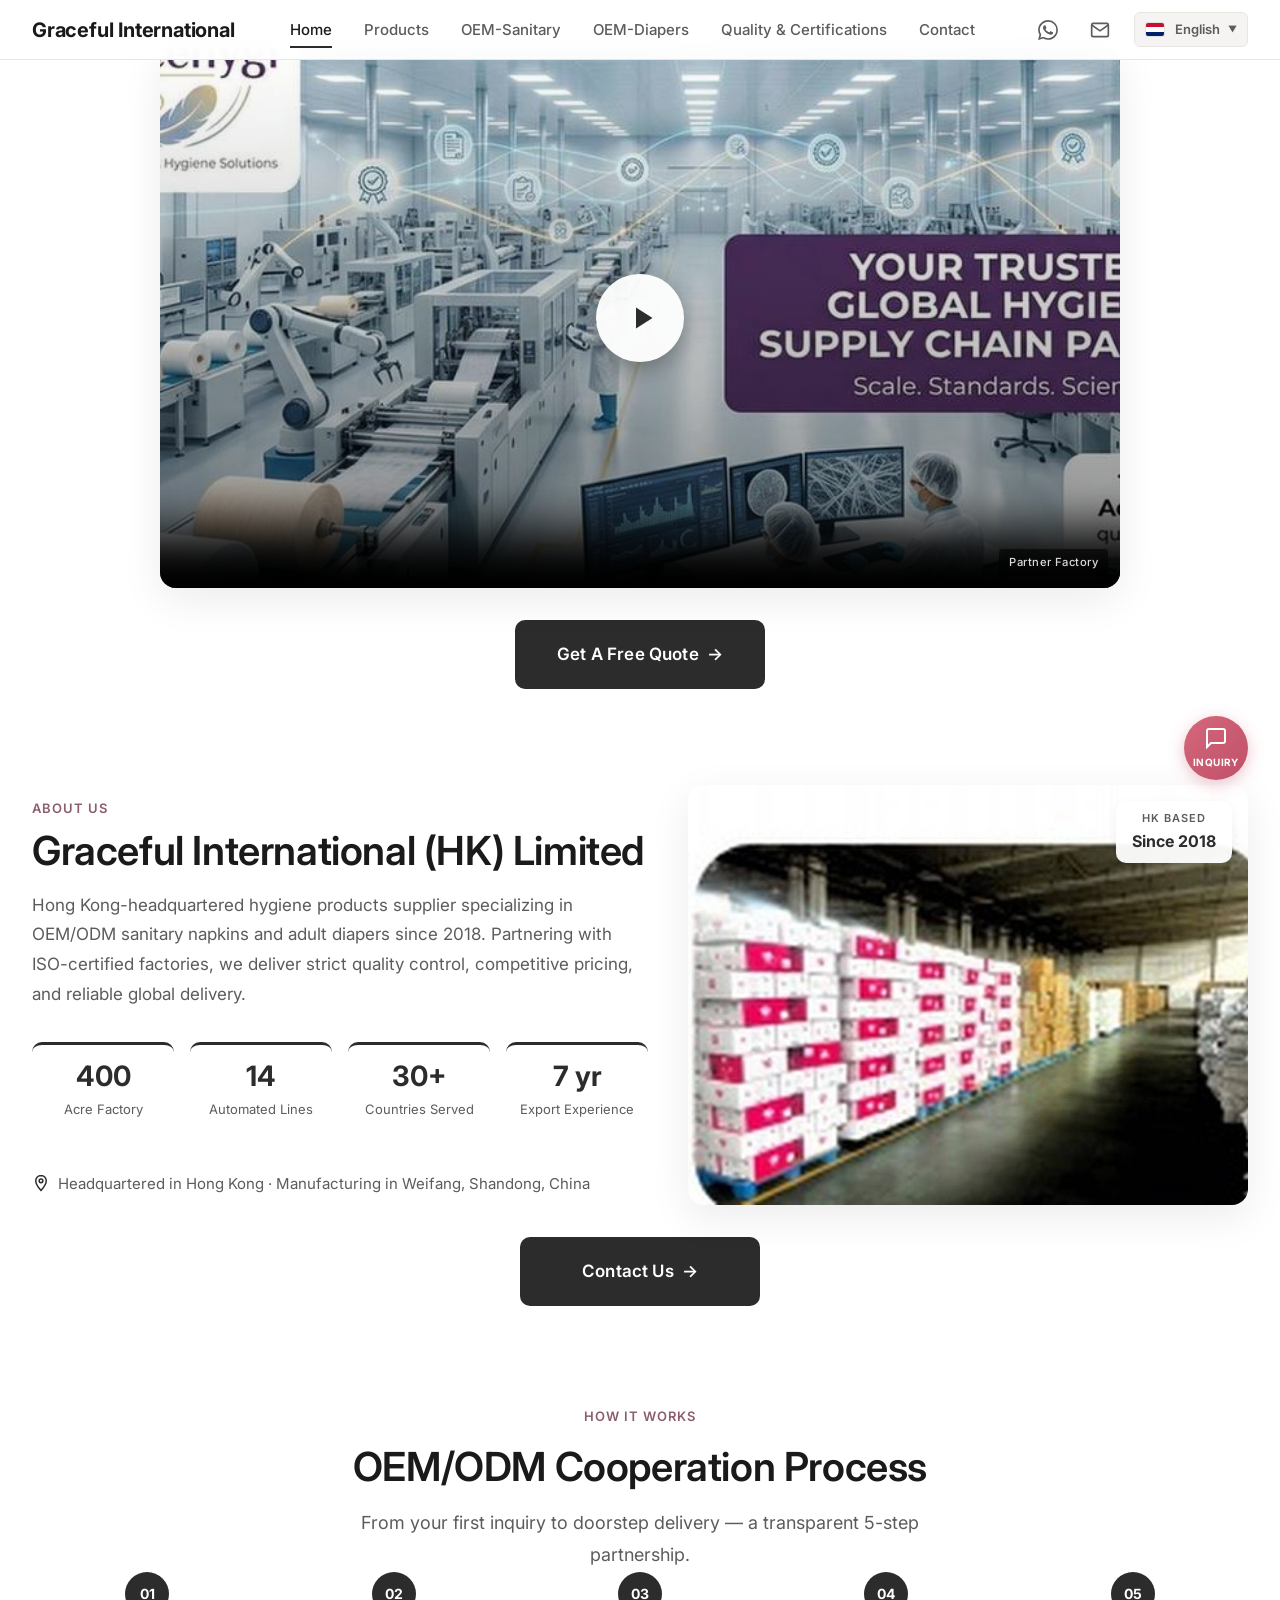
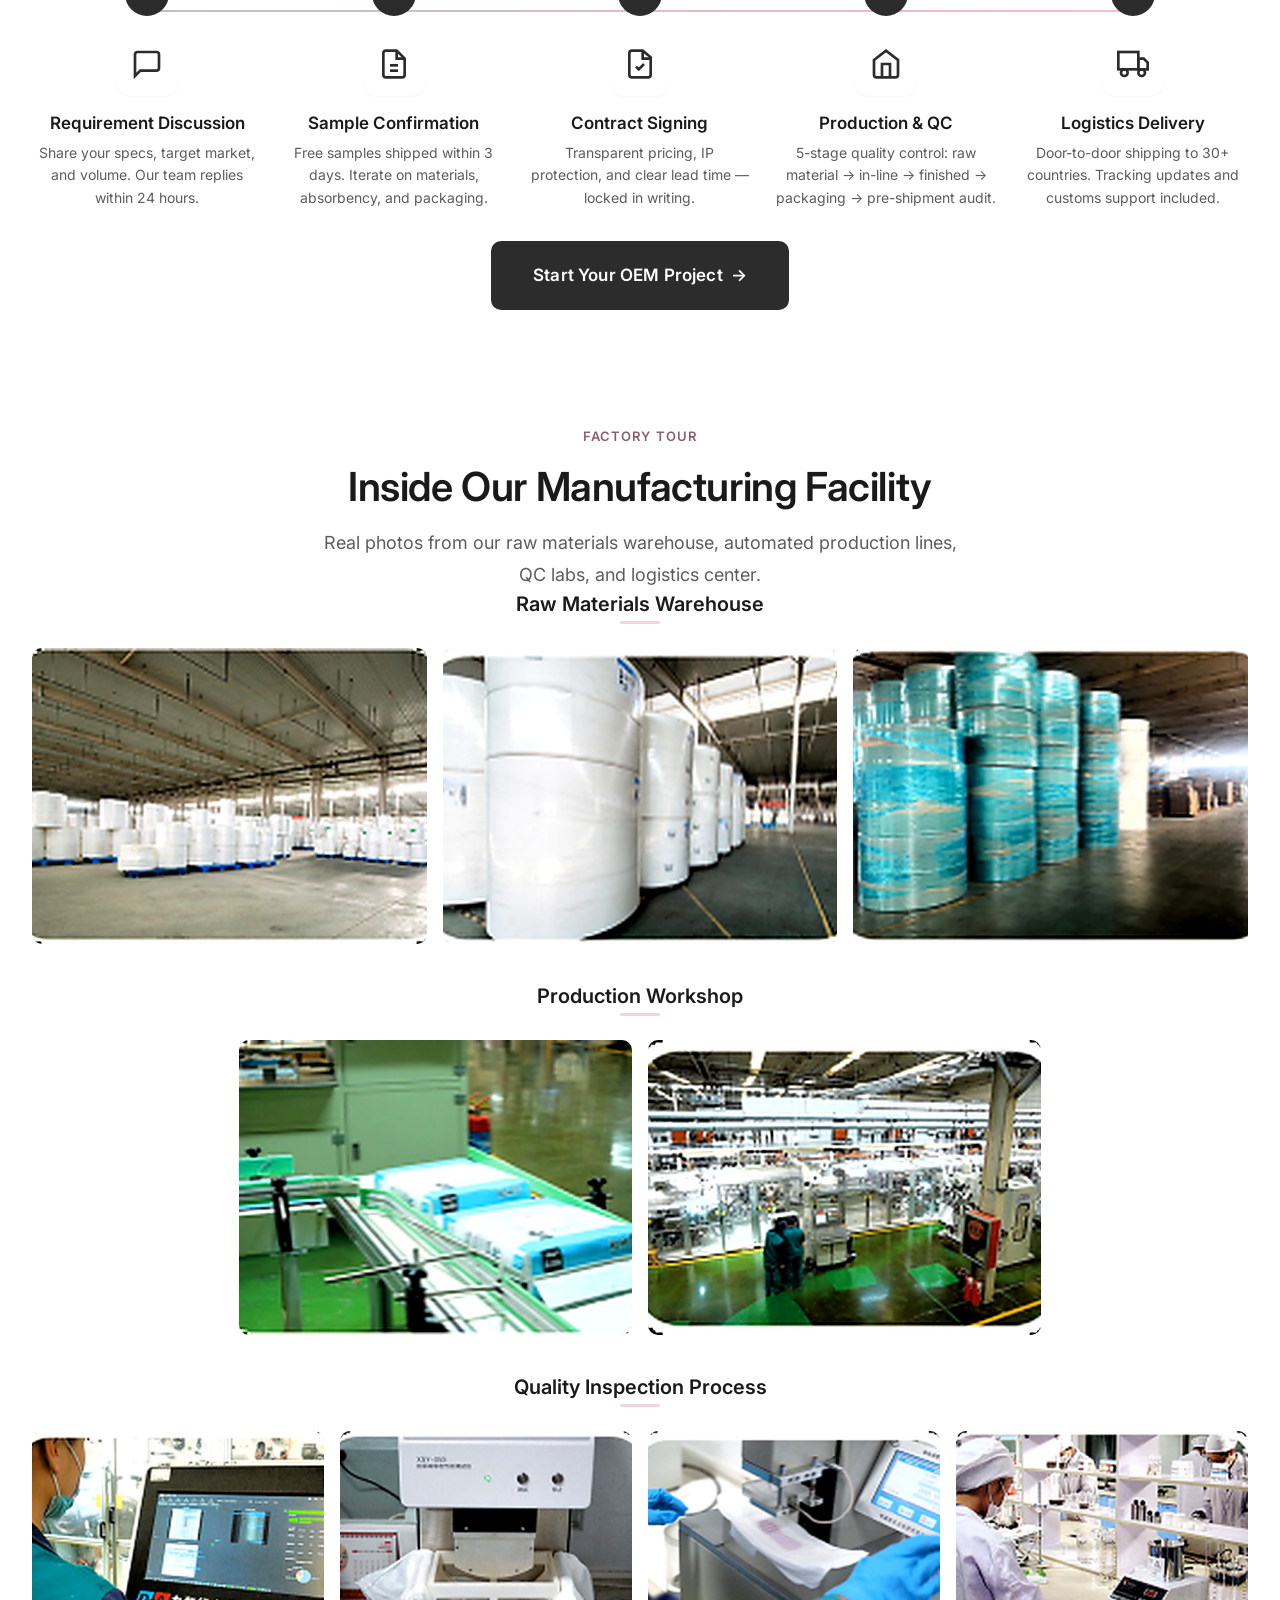
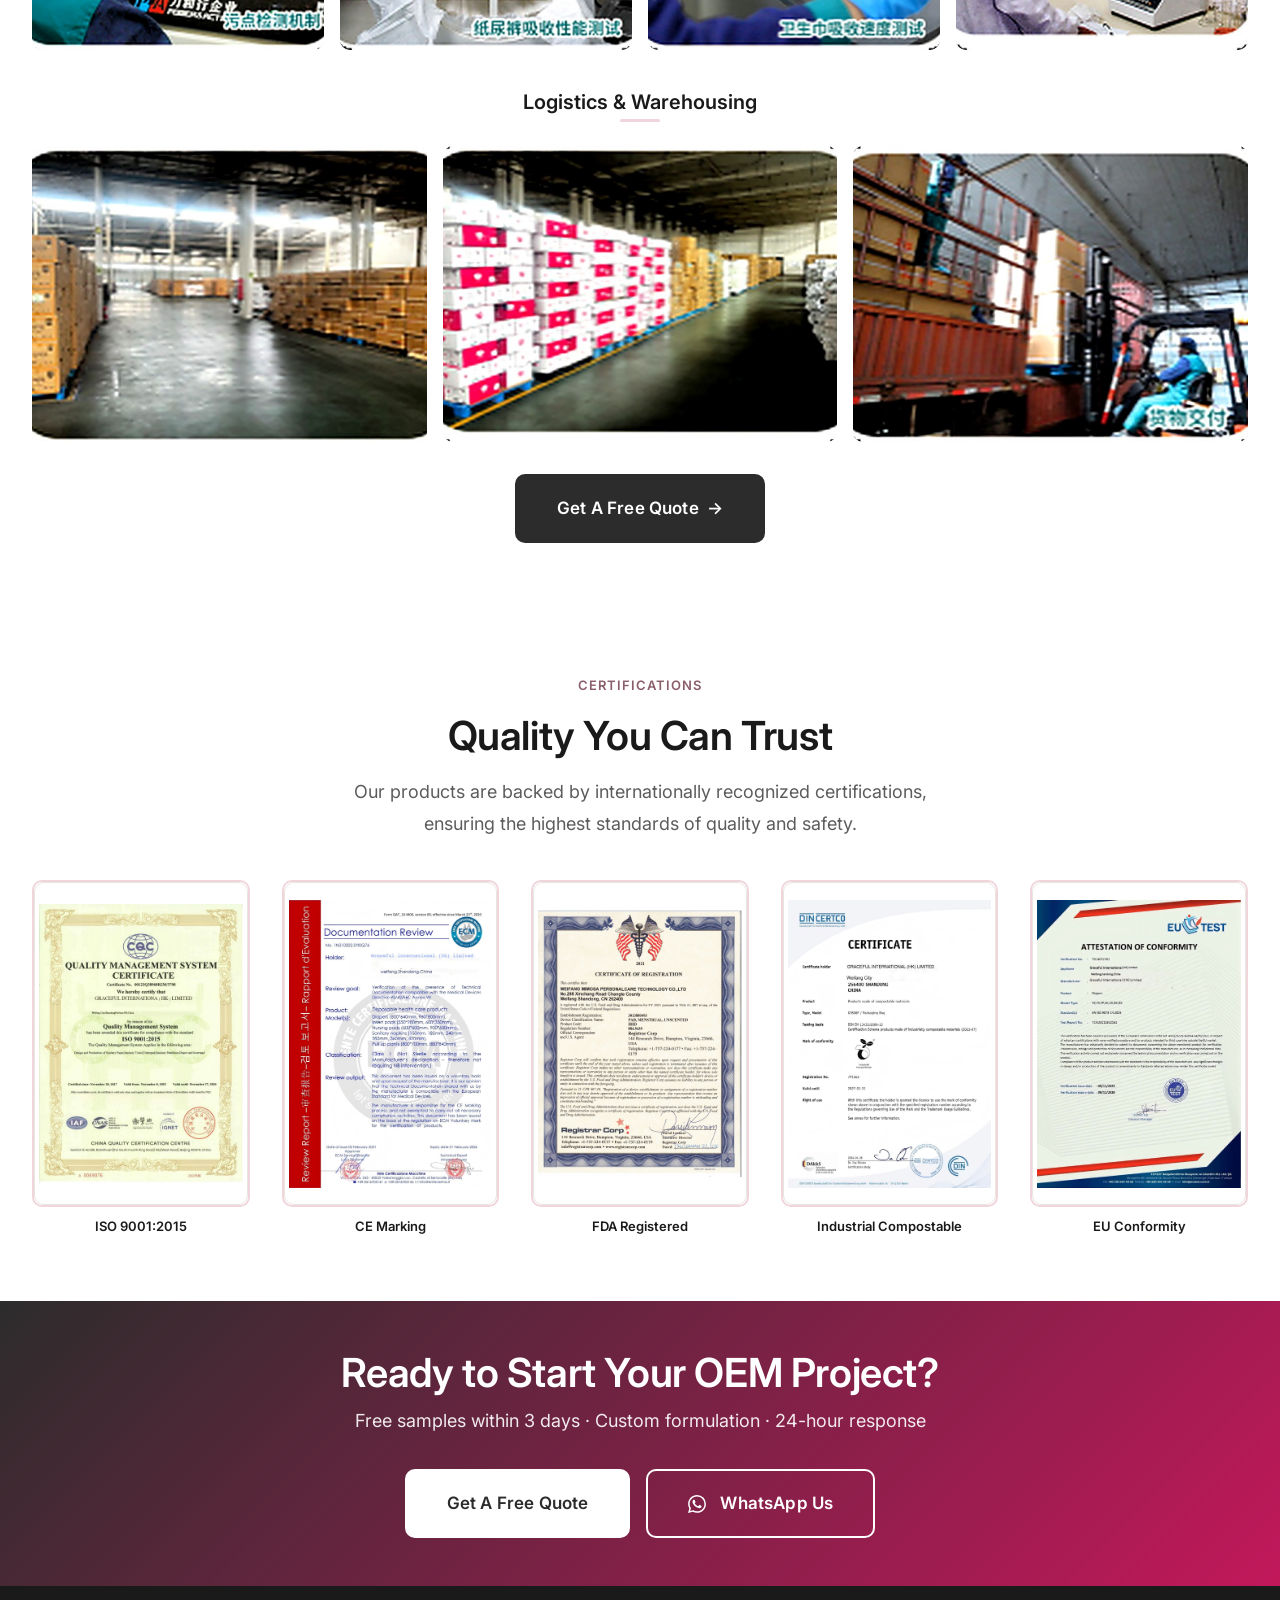
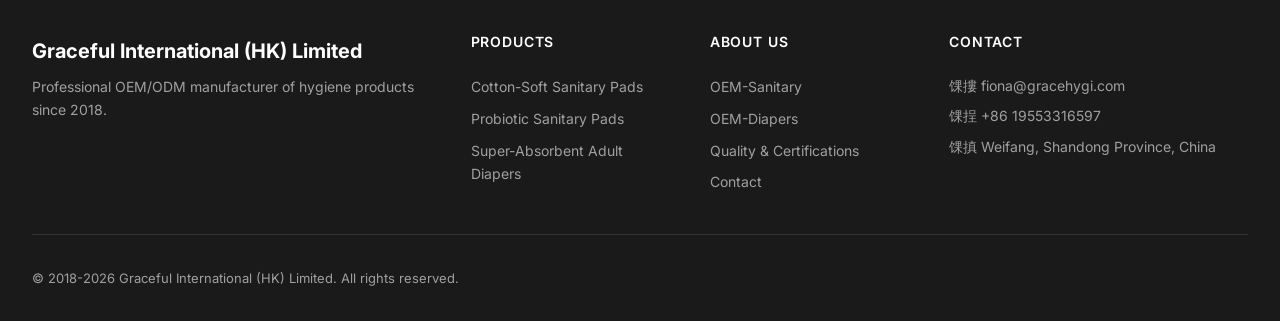
==== commit 8ad24663: "Update CSS cache version to 20260723" ====
--- a/index.html
+++ b/index.html
@@ -1,4 +1,4 @@
-﻿<!DOCTYPE html>
+<!DOCTYPE html>
 <html lang="en">
 <head>
   <meta charset="UTF-8">
@@ -32,7 +32,7 @@
   <link href="https://fonts.googleapis.com/css2?family=Inter:wght@400;500;600;700&display=swap" rel="stylesheet">
 
   <!-- Styles -->
-  <link rel="stylesheet" href="css/style.css?v=2026072215">
+  <link rel="stylesheet" href="css/style.css?v=20260723">
 
   <!-- Structured Data: Organization -->
   <script type="application/ld+json">
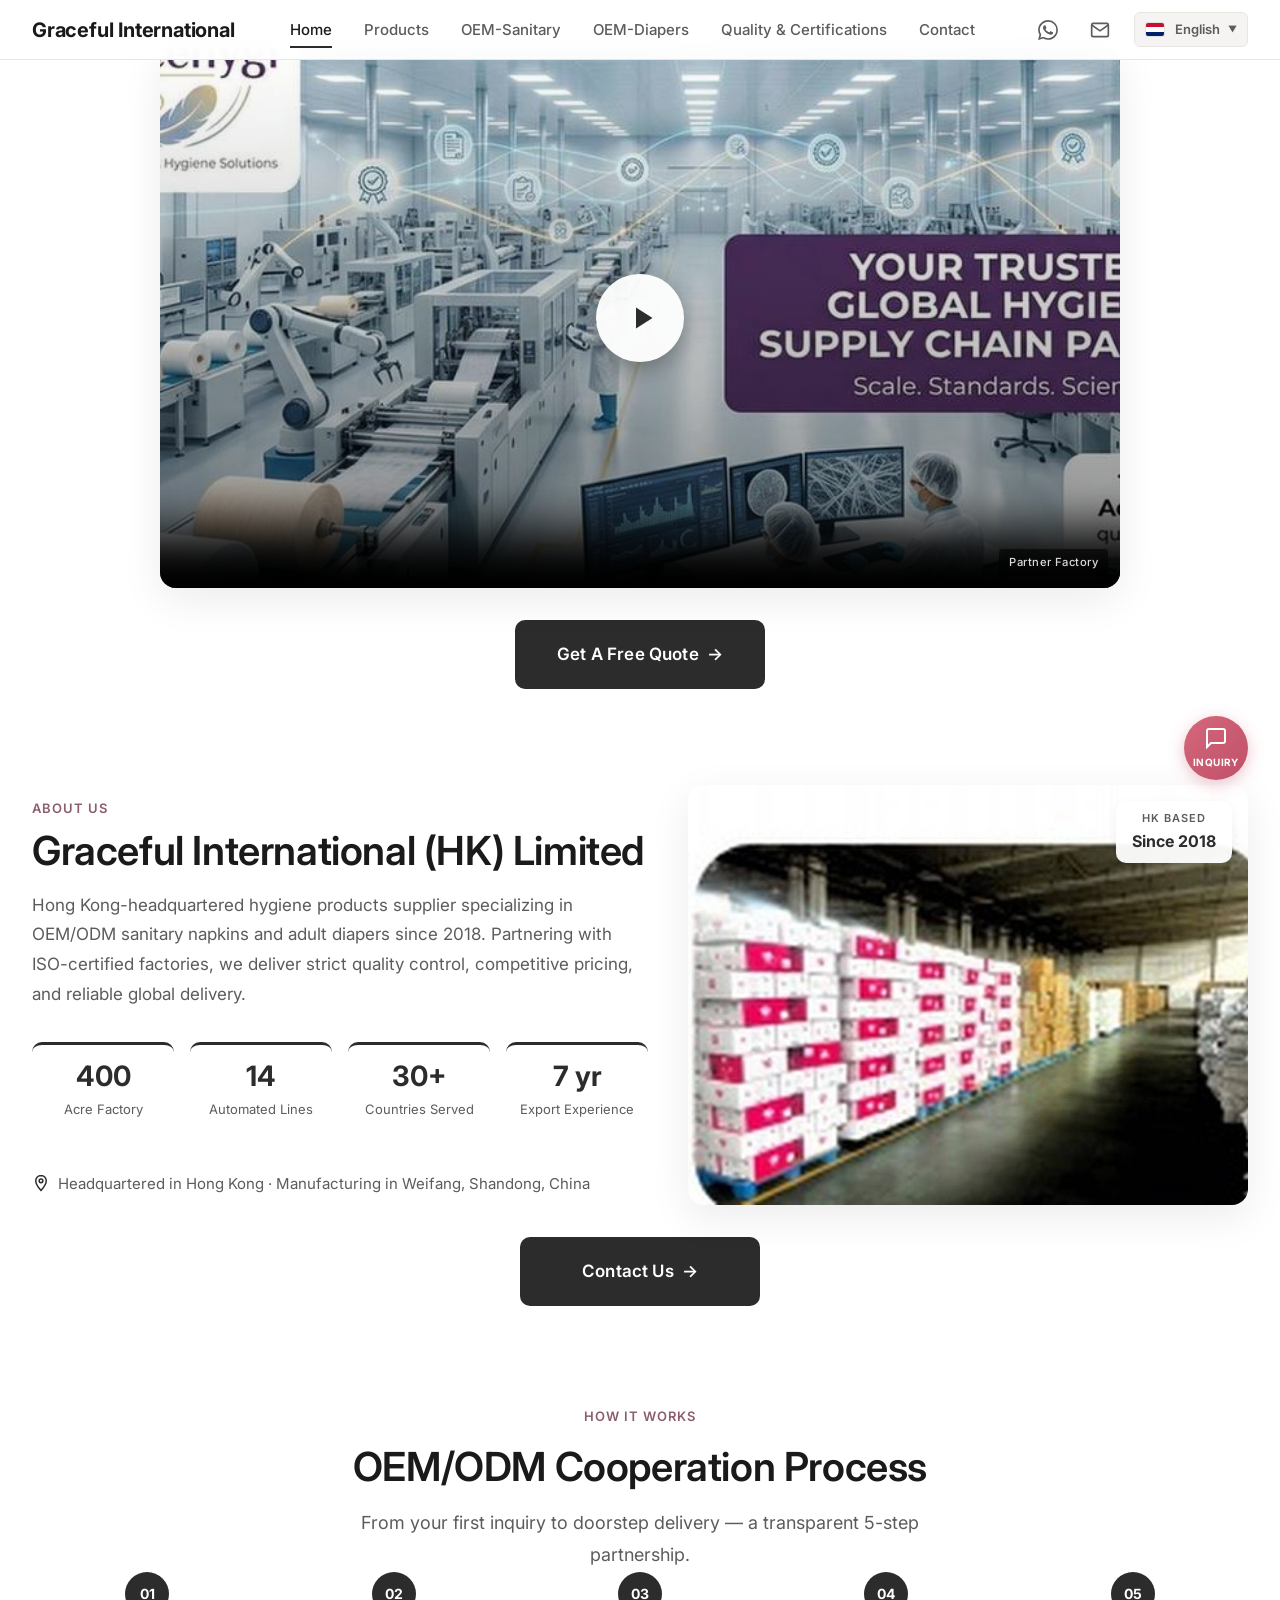
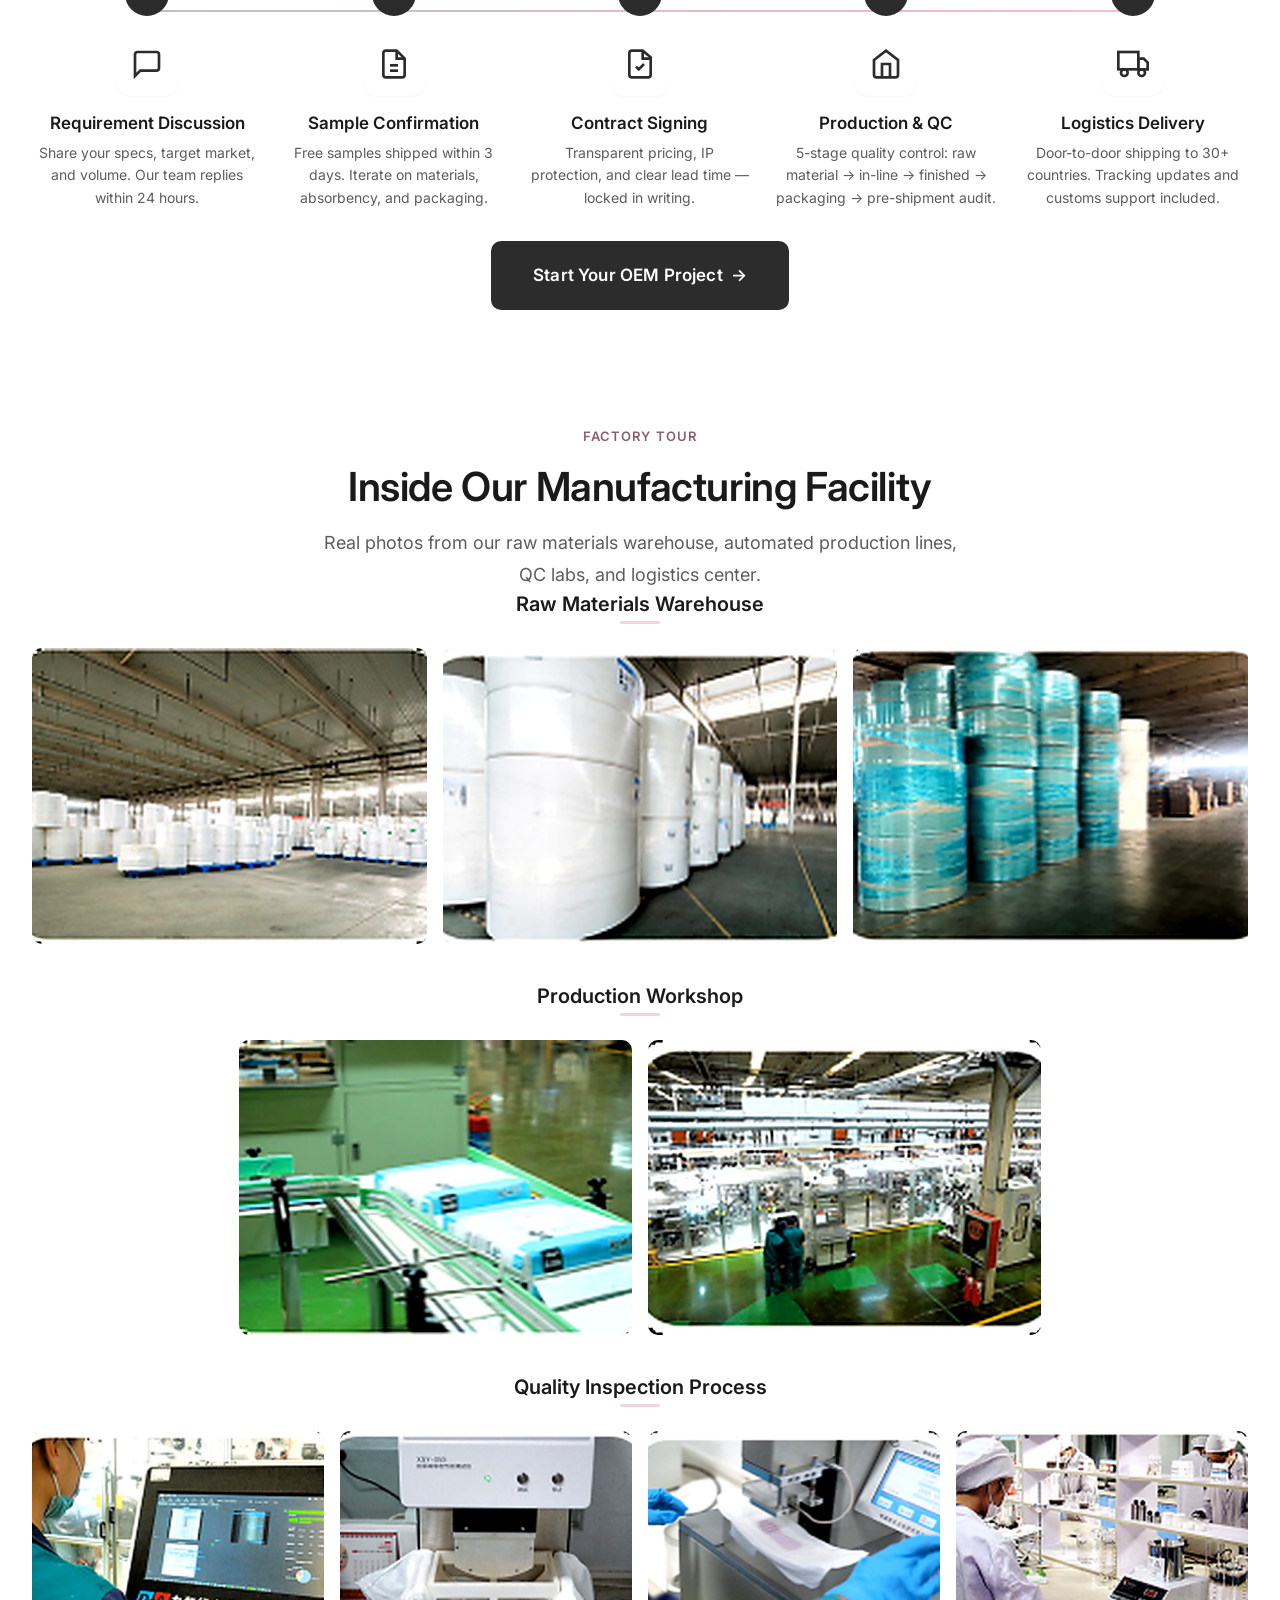
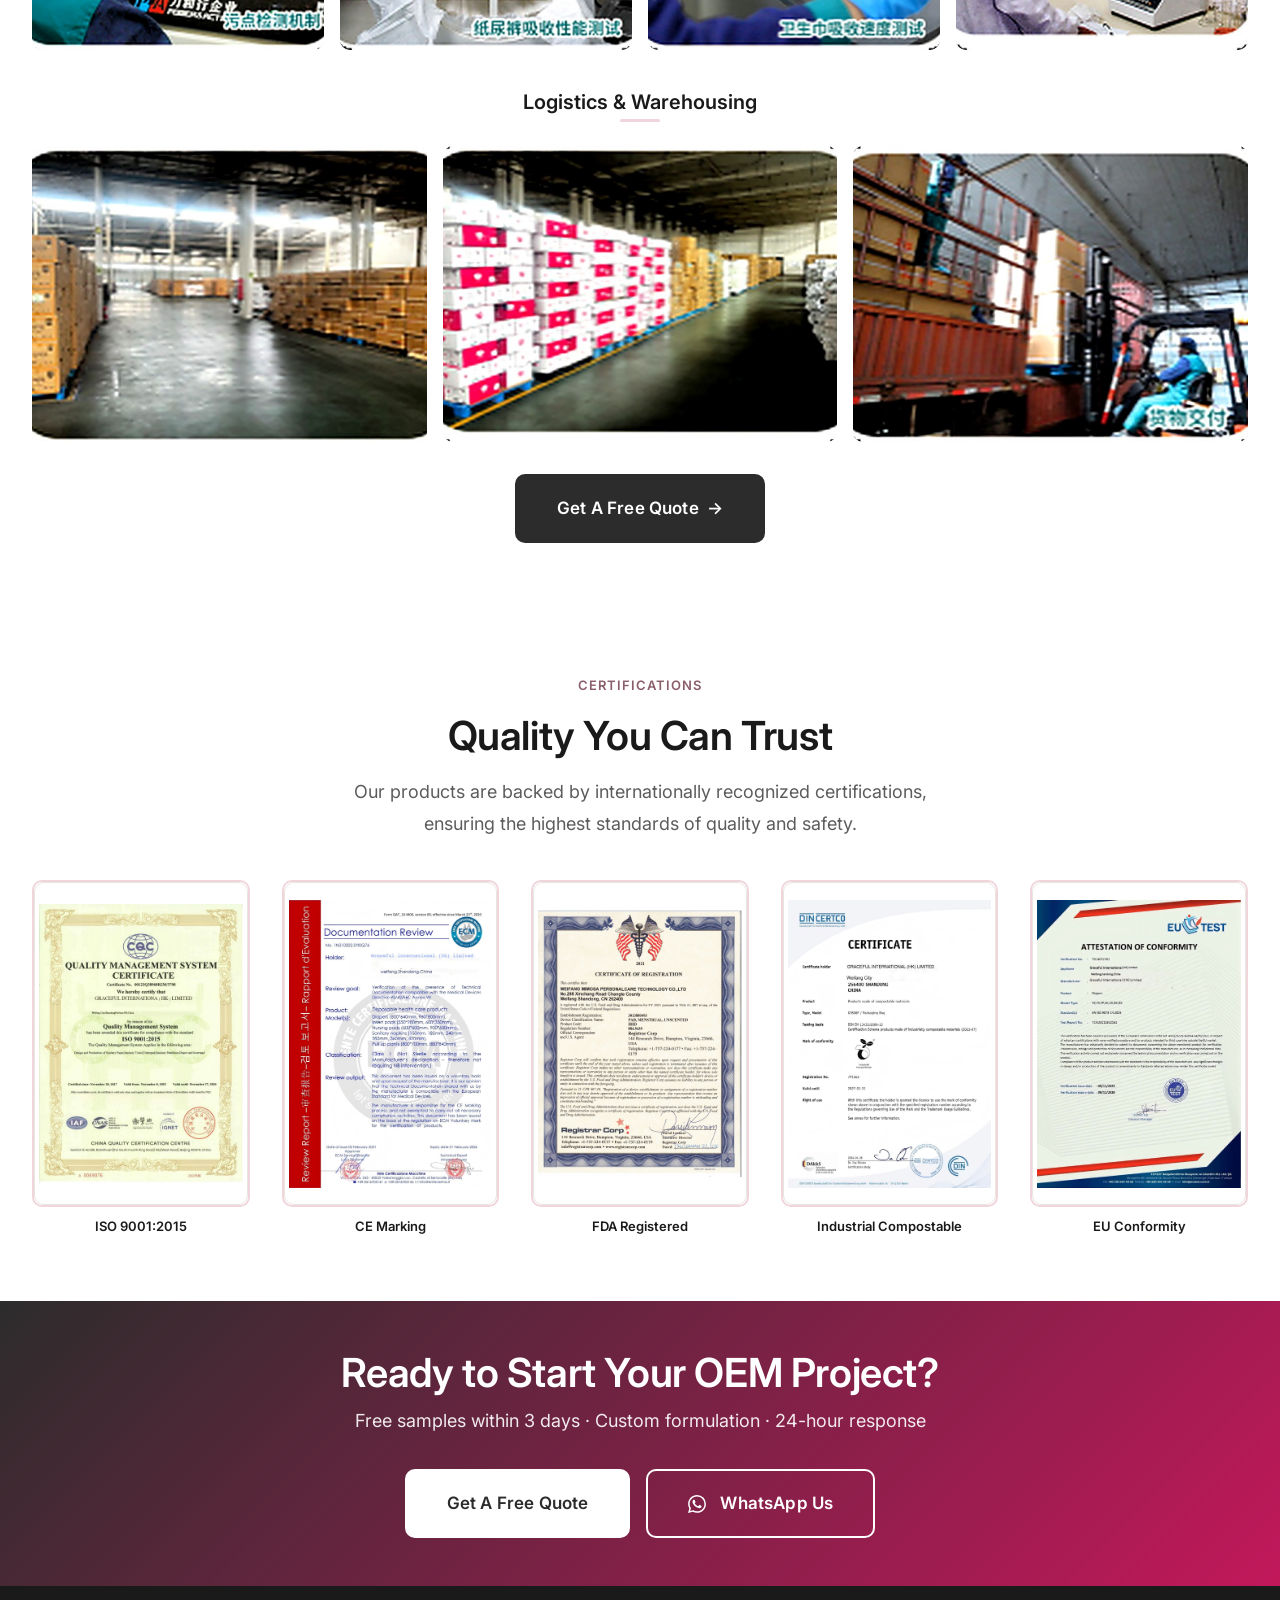
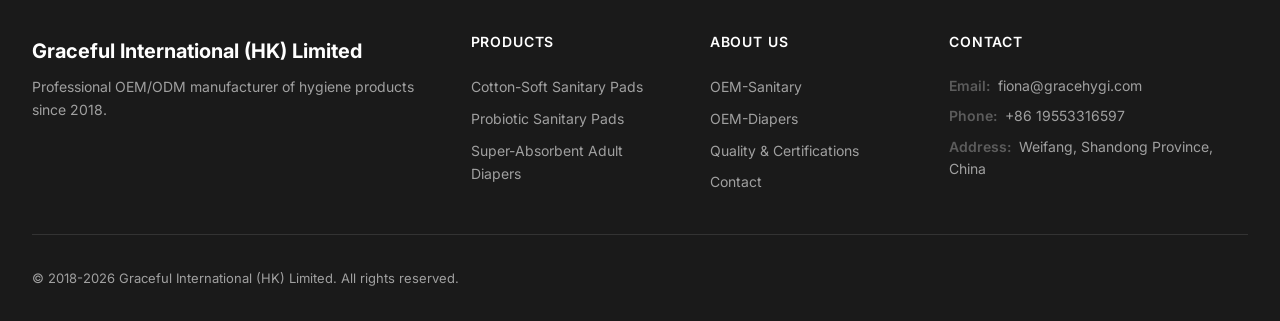
==== commit 6c0f4ae1: "Fix: replace garbled emoji with English labels in footer; fix arrows and em-dashes in quality.html a" ====
--- a/index.html
+++ b/index.html
@@ -431,9 +431,9 @@
         <div>
           <h4 data-i18n="footer_contact_us">Contact</h4>
           <div class="footer-contact">
-            <p>馃摟 <a href="mailto:fiona@gracehygi.com">fiona@gracehygi.com</a></p>
-            <p>馃挰 <a href="https://wa.me/8619553316597" target="_blank" rel="noopener">+86 19553316597</a></p>
-            <p>馃搷 <span data-i18n="footer_address">Weifang, Shandong Province, China</span></p>
+            <p><span class="footer-label" data-i18n="footer_email">Email:</span> <a href="mailto:fiona@gracehygi.com">fiona@gracehygi.com</a></p>
+            <p><span class="footer-label" data-i18n="footer_phone">Phone:</span> <a href="https://wa.me/8619553316597" target="_blank" rel="noopener">+86 19553316597</a></p>
+            <p><span class="footer-label" data-i18n="footer_address_label">Address:</span> <span data-i18n="footer_address">Weifang, Shandong Province, China</span></p>
           </div>
         </div>
       </div>
--- a/css/style.css
+++ b/css/style.css
@@ -2024,6 +2024,12 @@
   font-size: 0.875rem;
   margin-bottom: var(--space-sm);
   line-height: 1.6;
+}
+
+.footer-label {
+  font-weight: 600;
+  color: var(--color-text-secondary);
+  margin-right: 0.25rem;
 }
 
 .footer-bottom {
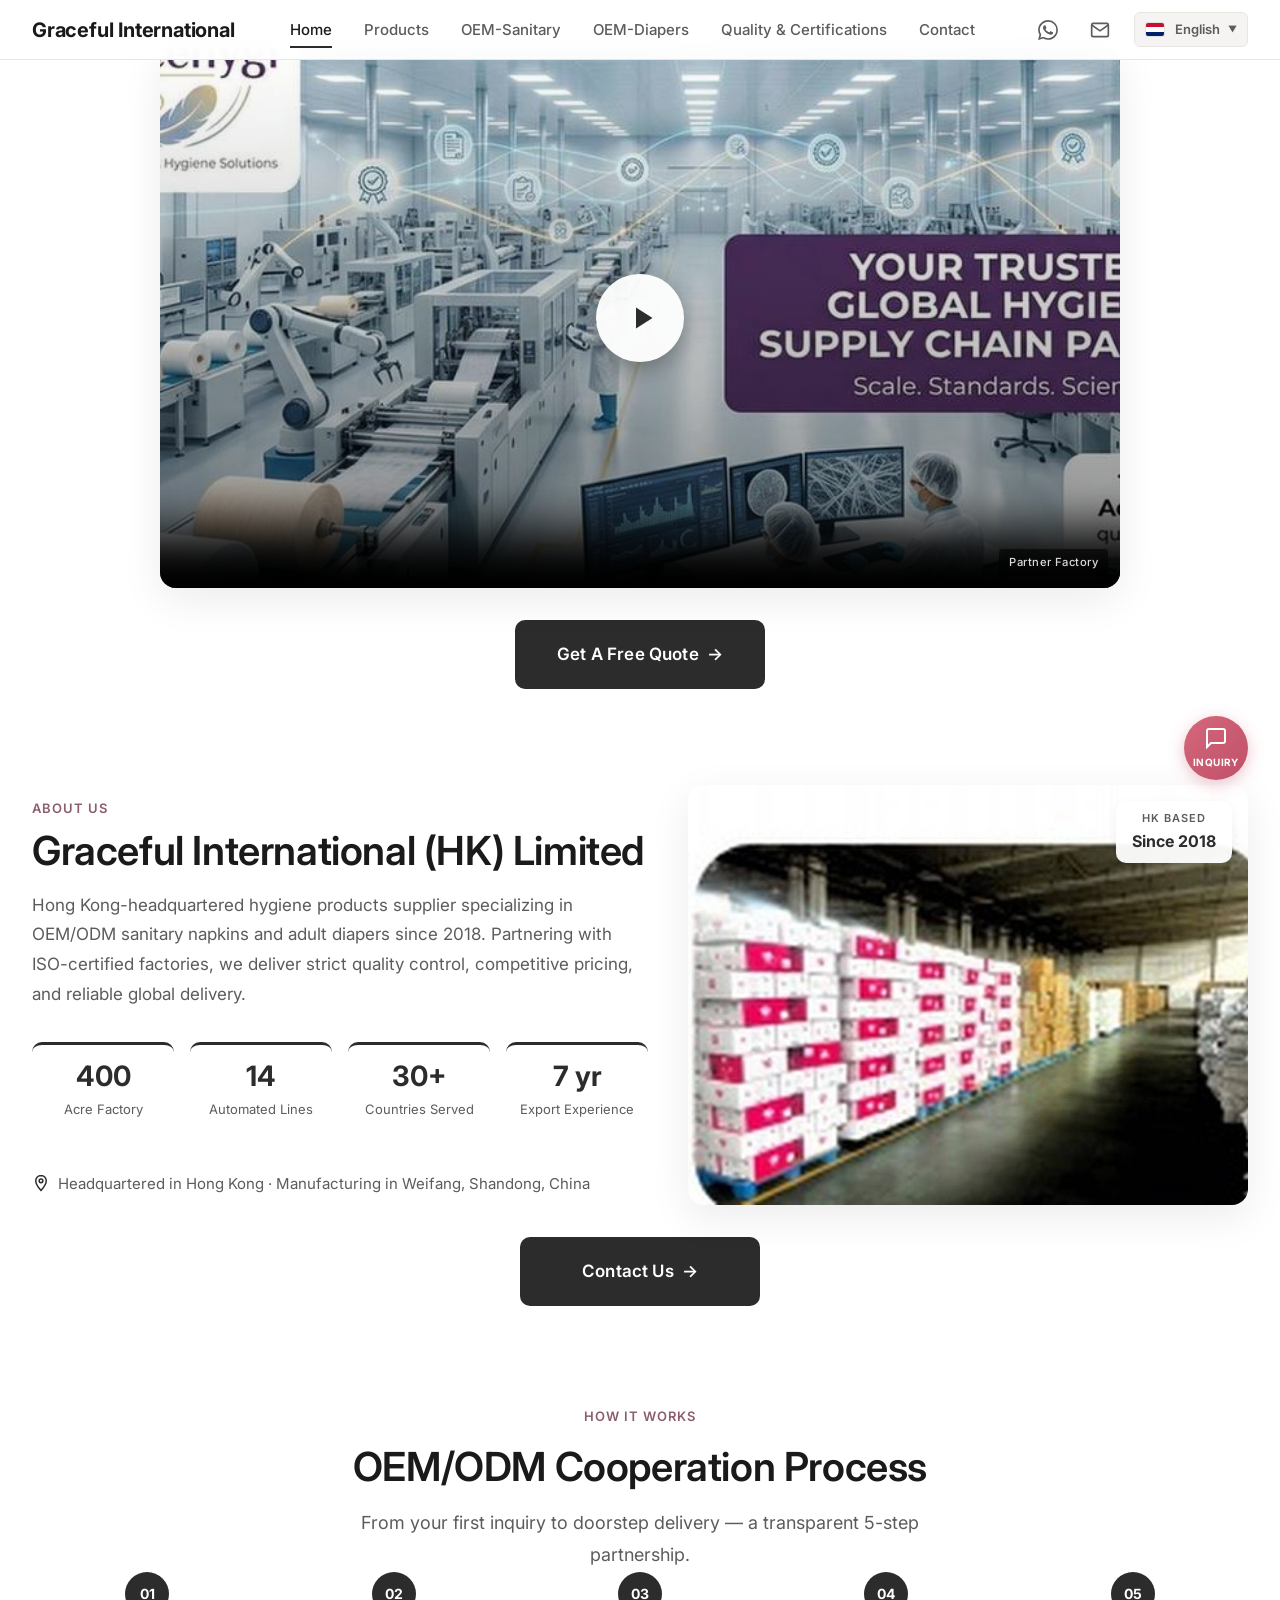
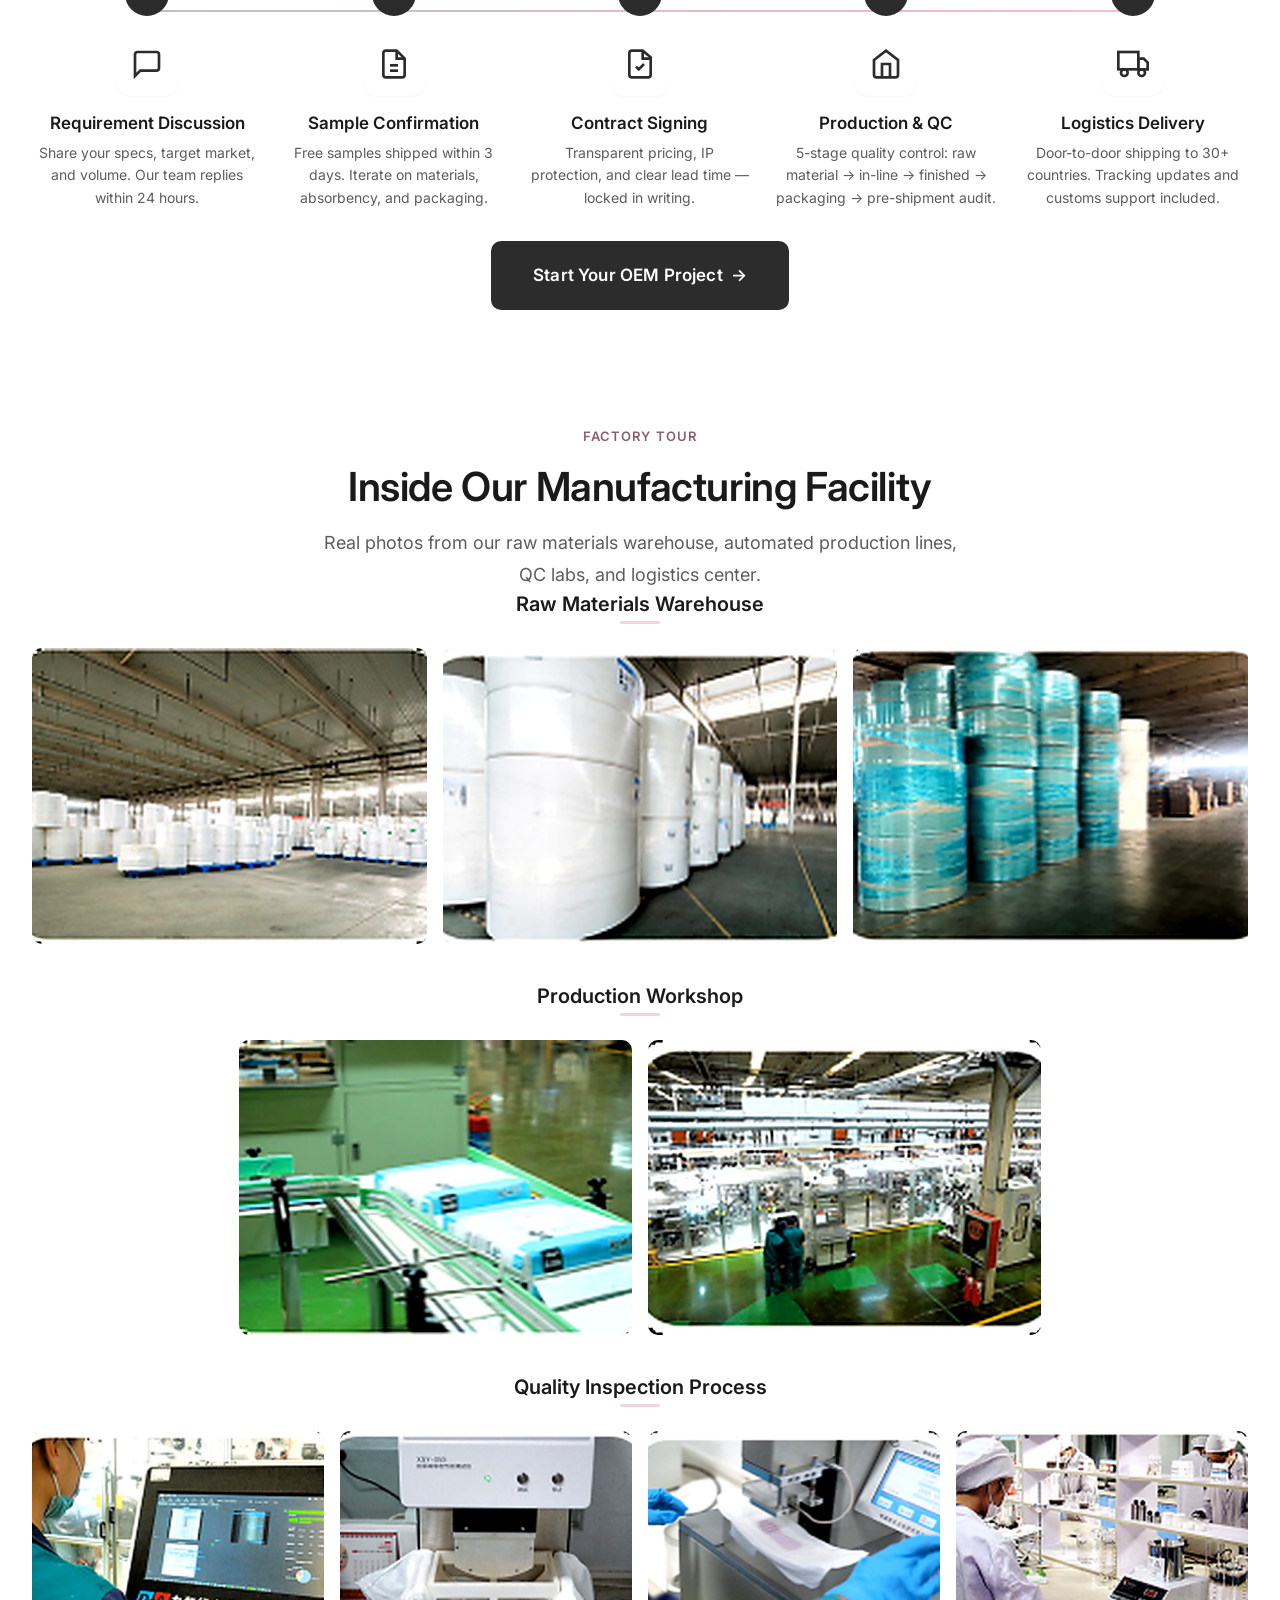
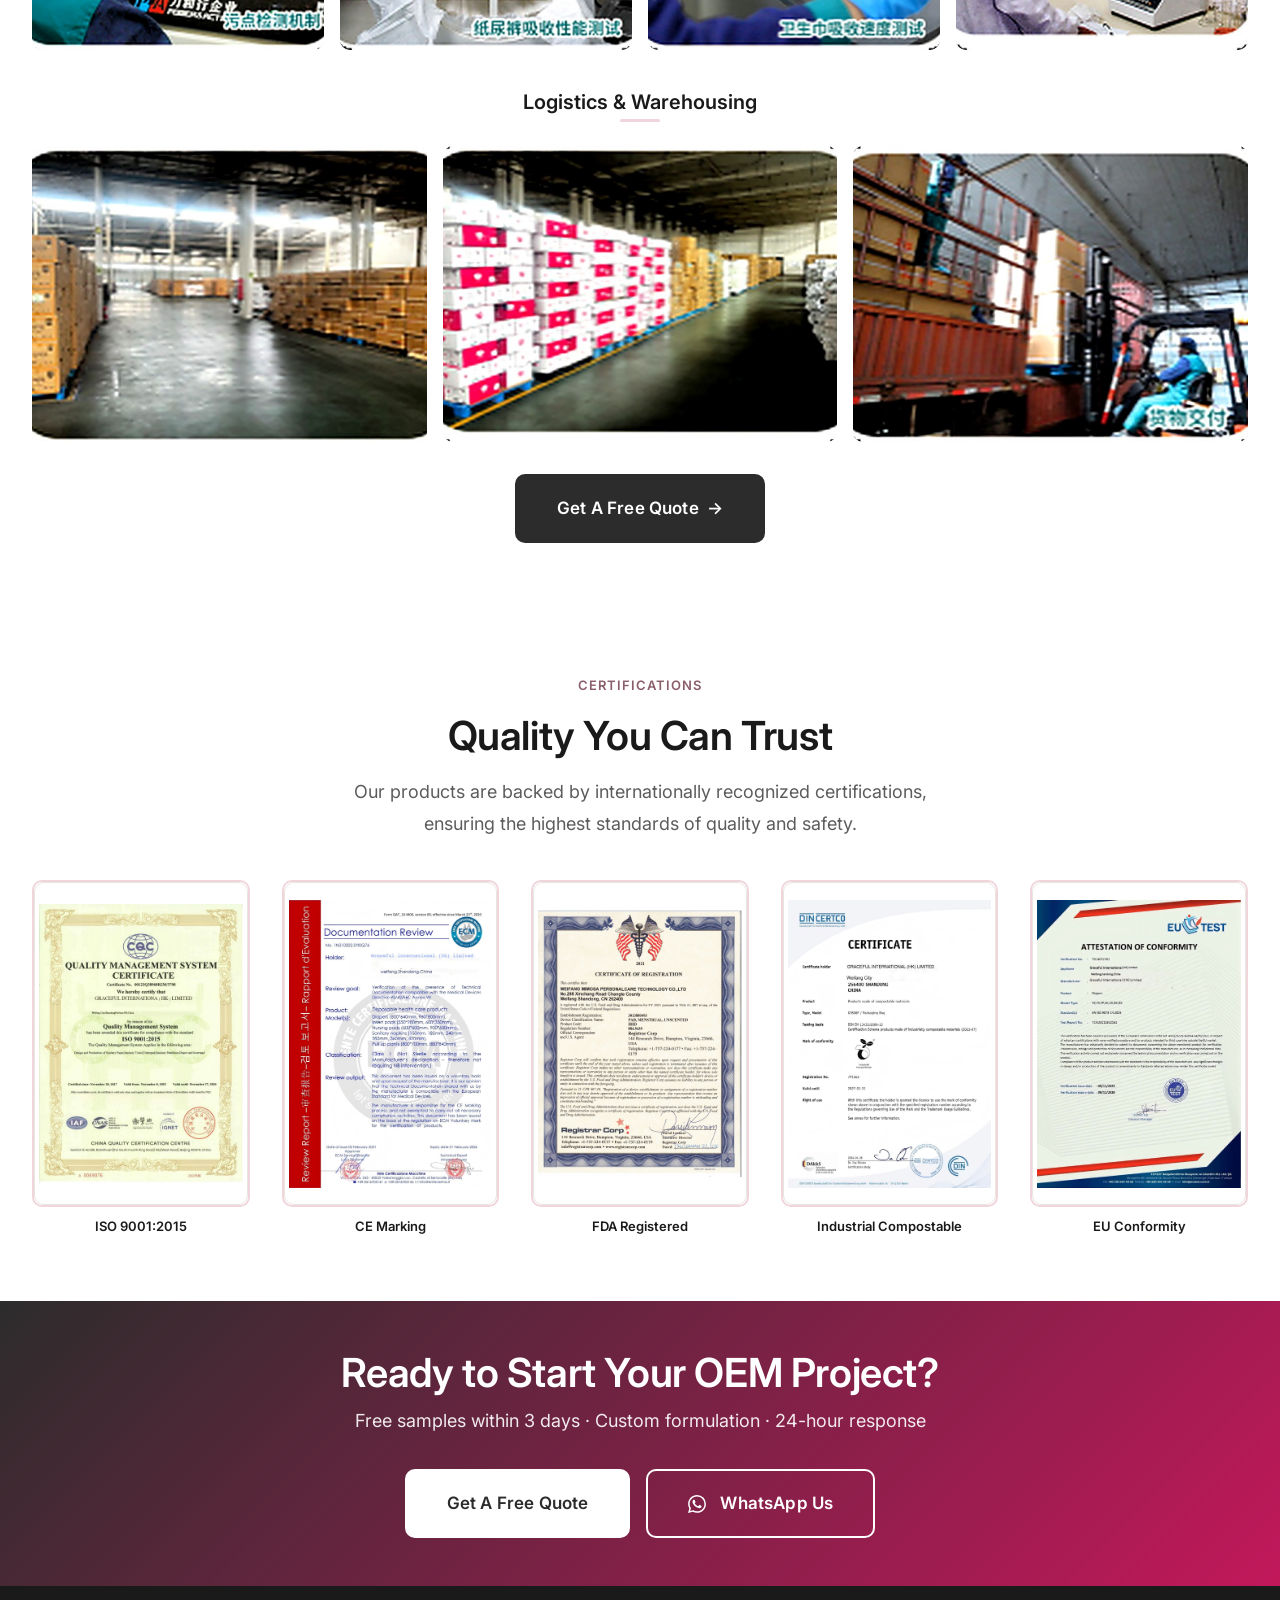
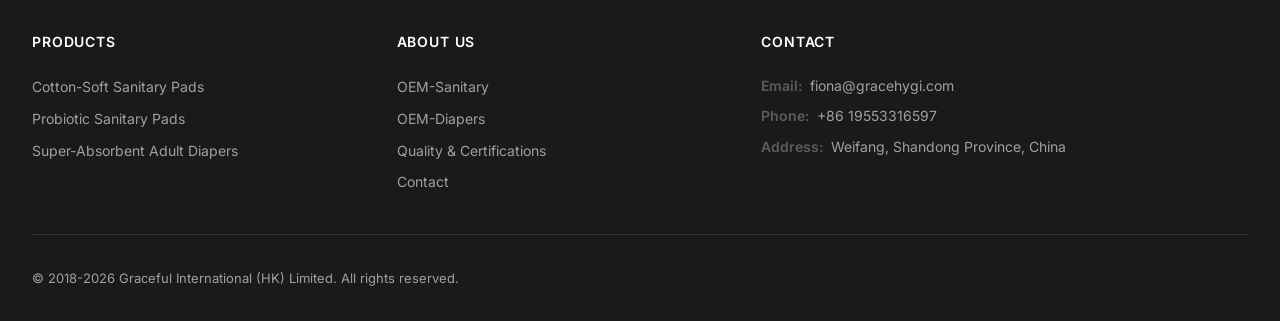
==== commit 034bf41e: "Remove footer company name and description from all pages; update grid to 3 columns" ====
--- a/index.html
+++ b/index.html
@@ -405,12 +405,7 @@
   <footer class="footer">
     <div class="container">
       <div class="footer-grid">
-        <div>
-          <div class="footer-brand-name">Graceful International (HK) Limited</div>
-          <div class="footer-brand-sub">
-                        Professional OEM/ODM manufacturer of hygiene products since 2018.
-          </div>
-        </div>
+        
         <div>
           <h4 data-i18n="nav_products">Products</h4>
           <div class="footer-links">
--- a/css/style.css
+++ b/css/style.css
@@ -1976,23 +1976,9 @@
 
 .footer-grid {
   display: grid;
-  grid-template-columns: 2fr 1fr 1fr 1.5fr;
+  grid-template-columns: 1fr 1fr 1.5fr;
   gap: var(--space-3xl);
   margin-bottom: var(--space-3xl);
-}
-
-.footer-brand-name {
-  font-size: 1.25rem;
-  font-weight: 700;
-  color: var(--color-white);
-  margin-bottom: var(--space-sm);
-}
-
-.footer-brand-sub {
-  font-size: 0.875rem;
-  color: #a0a0a0;
-  margin-bottom: var(--space-lg);
-  line-height: 1.6;
 }
 
 .footer h4 {
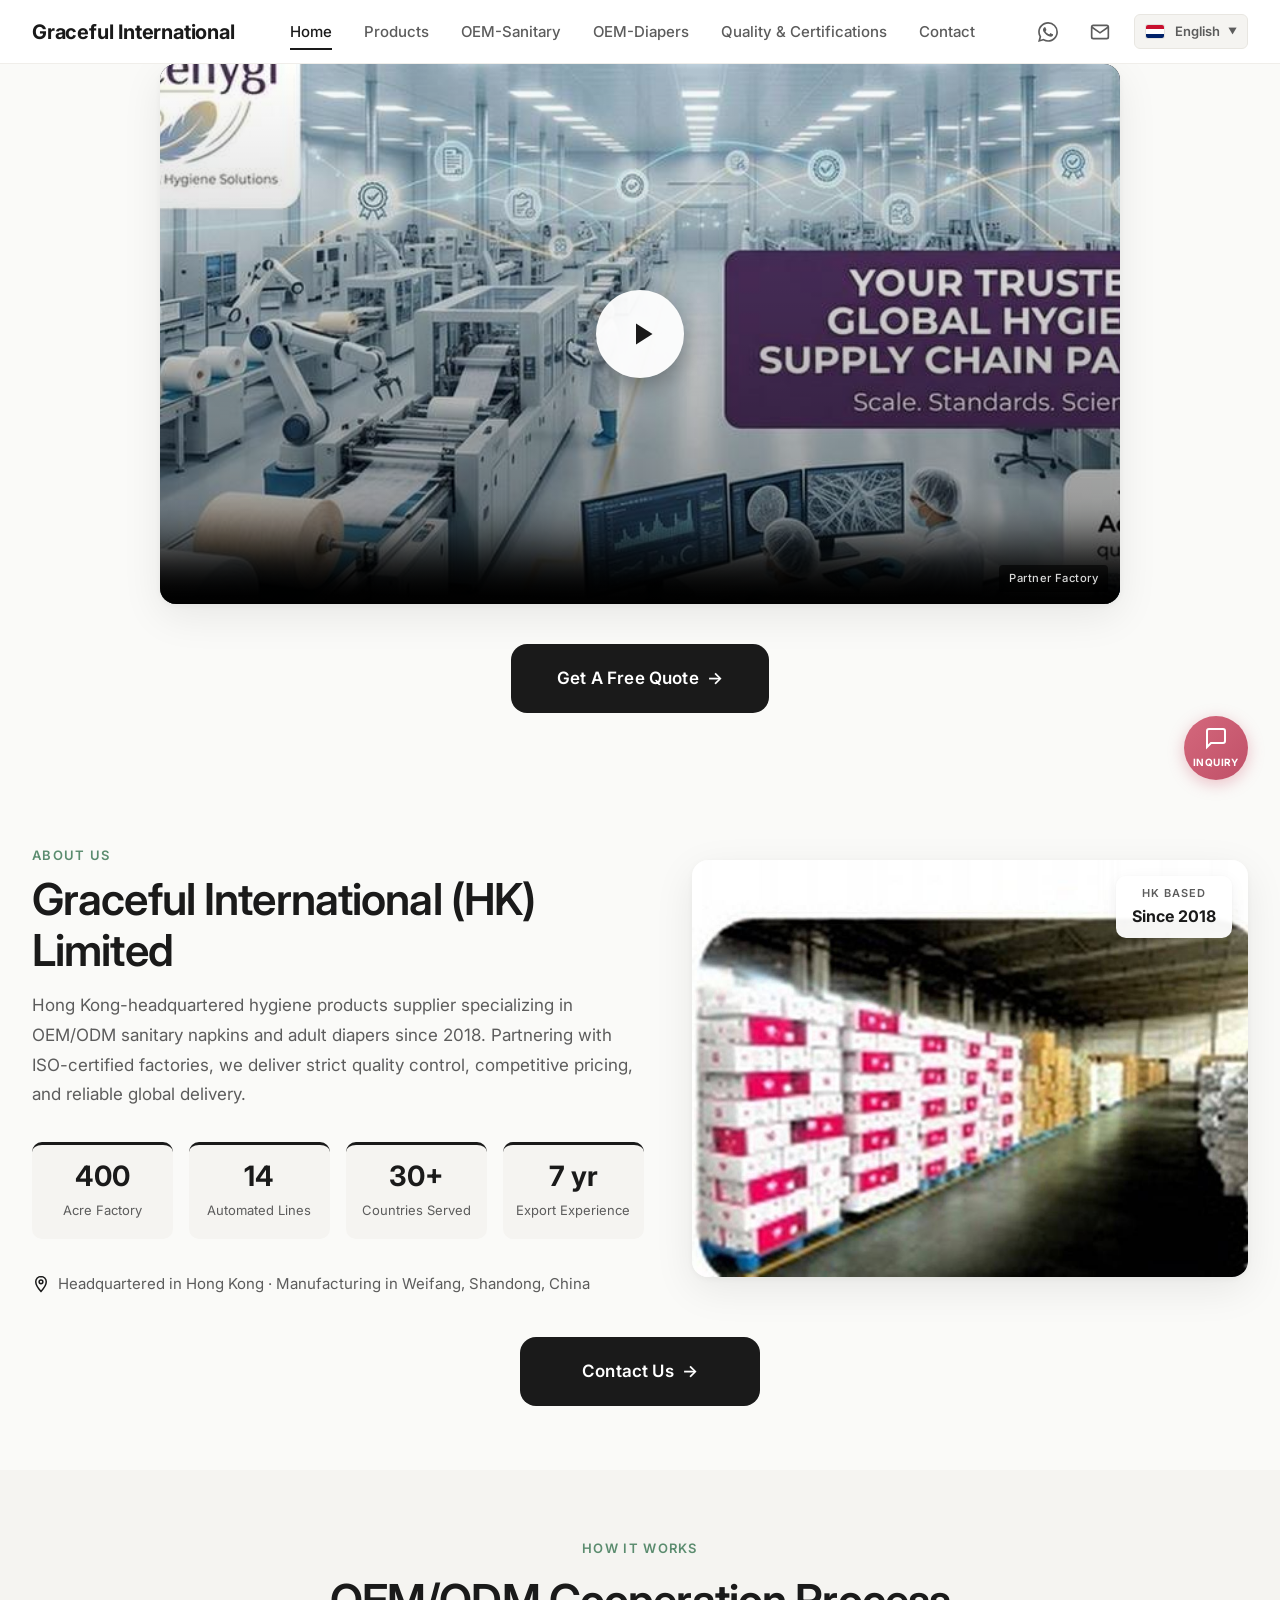
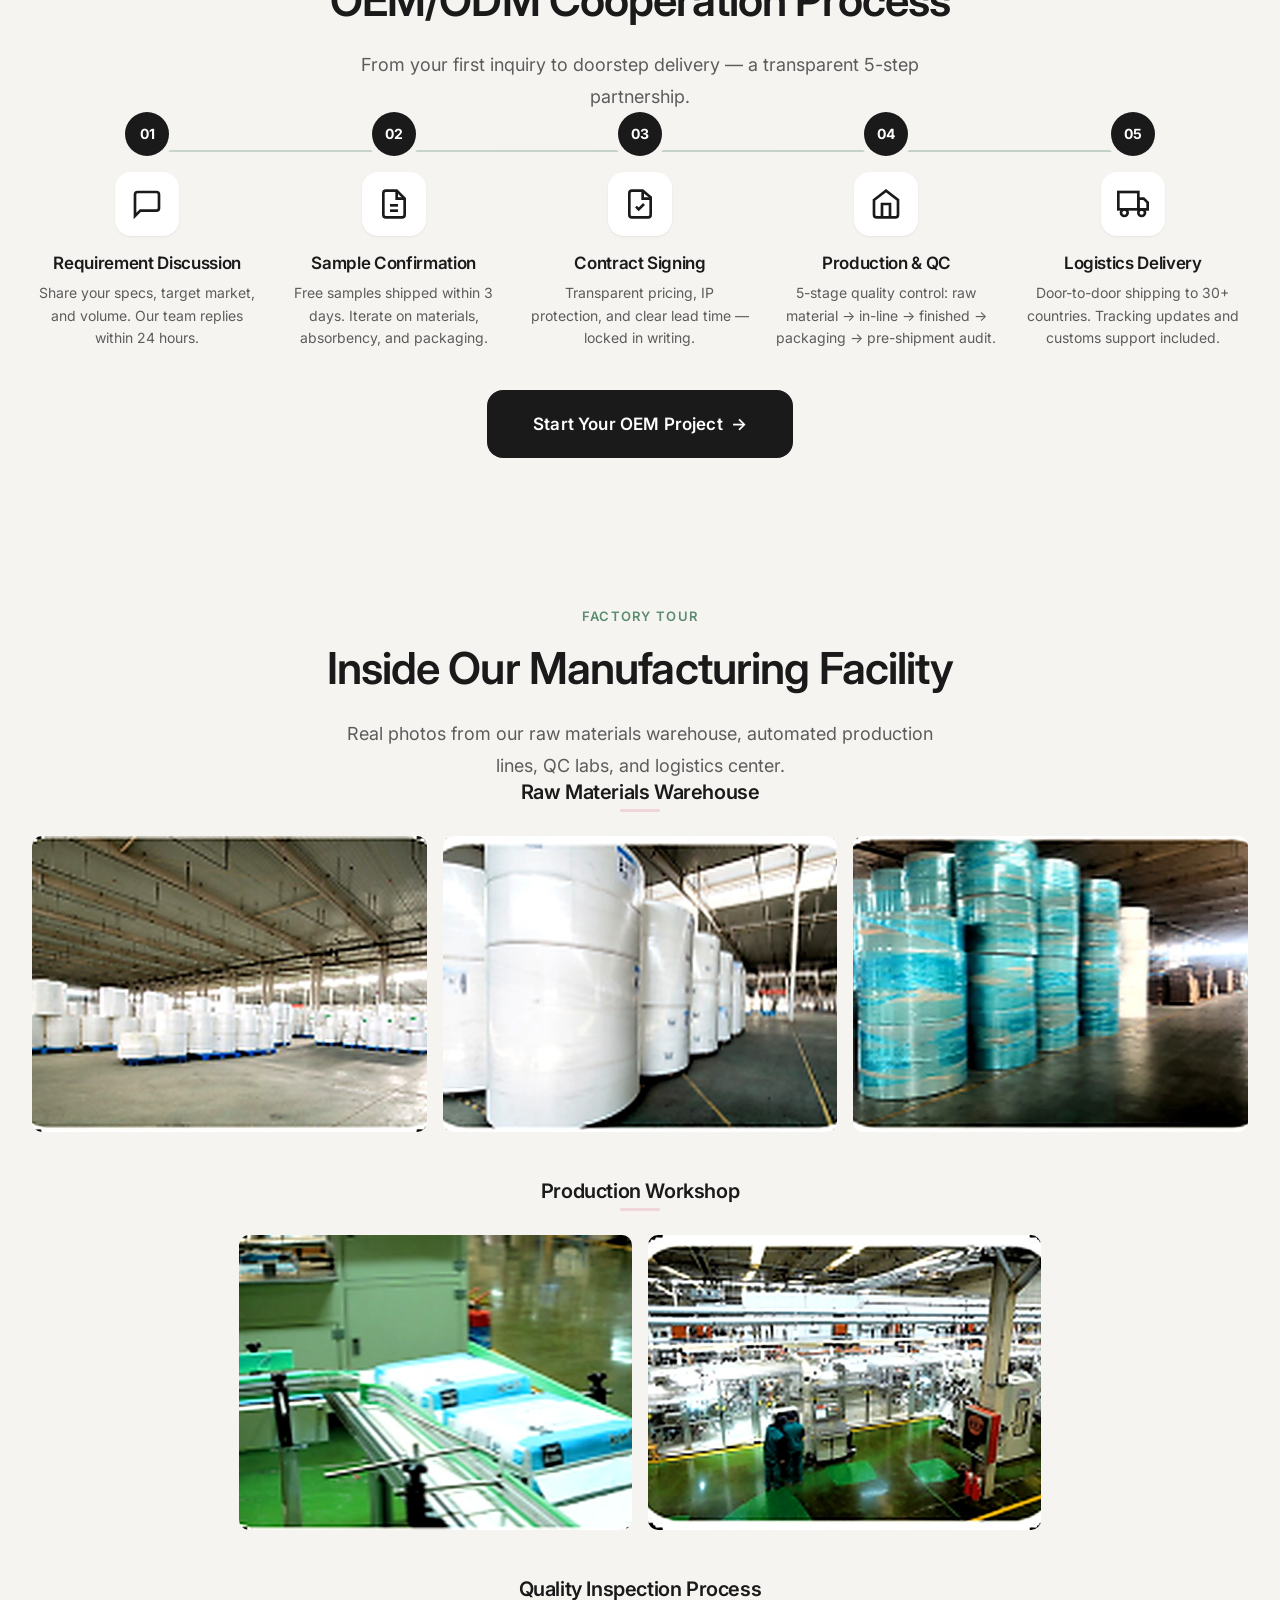
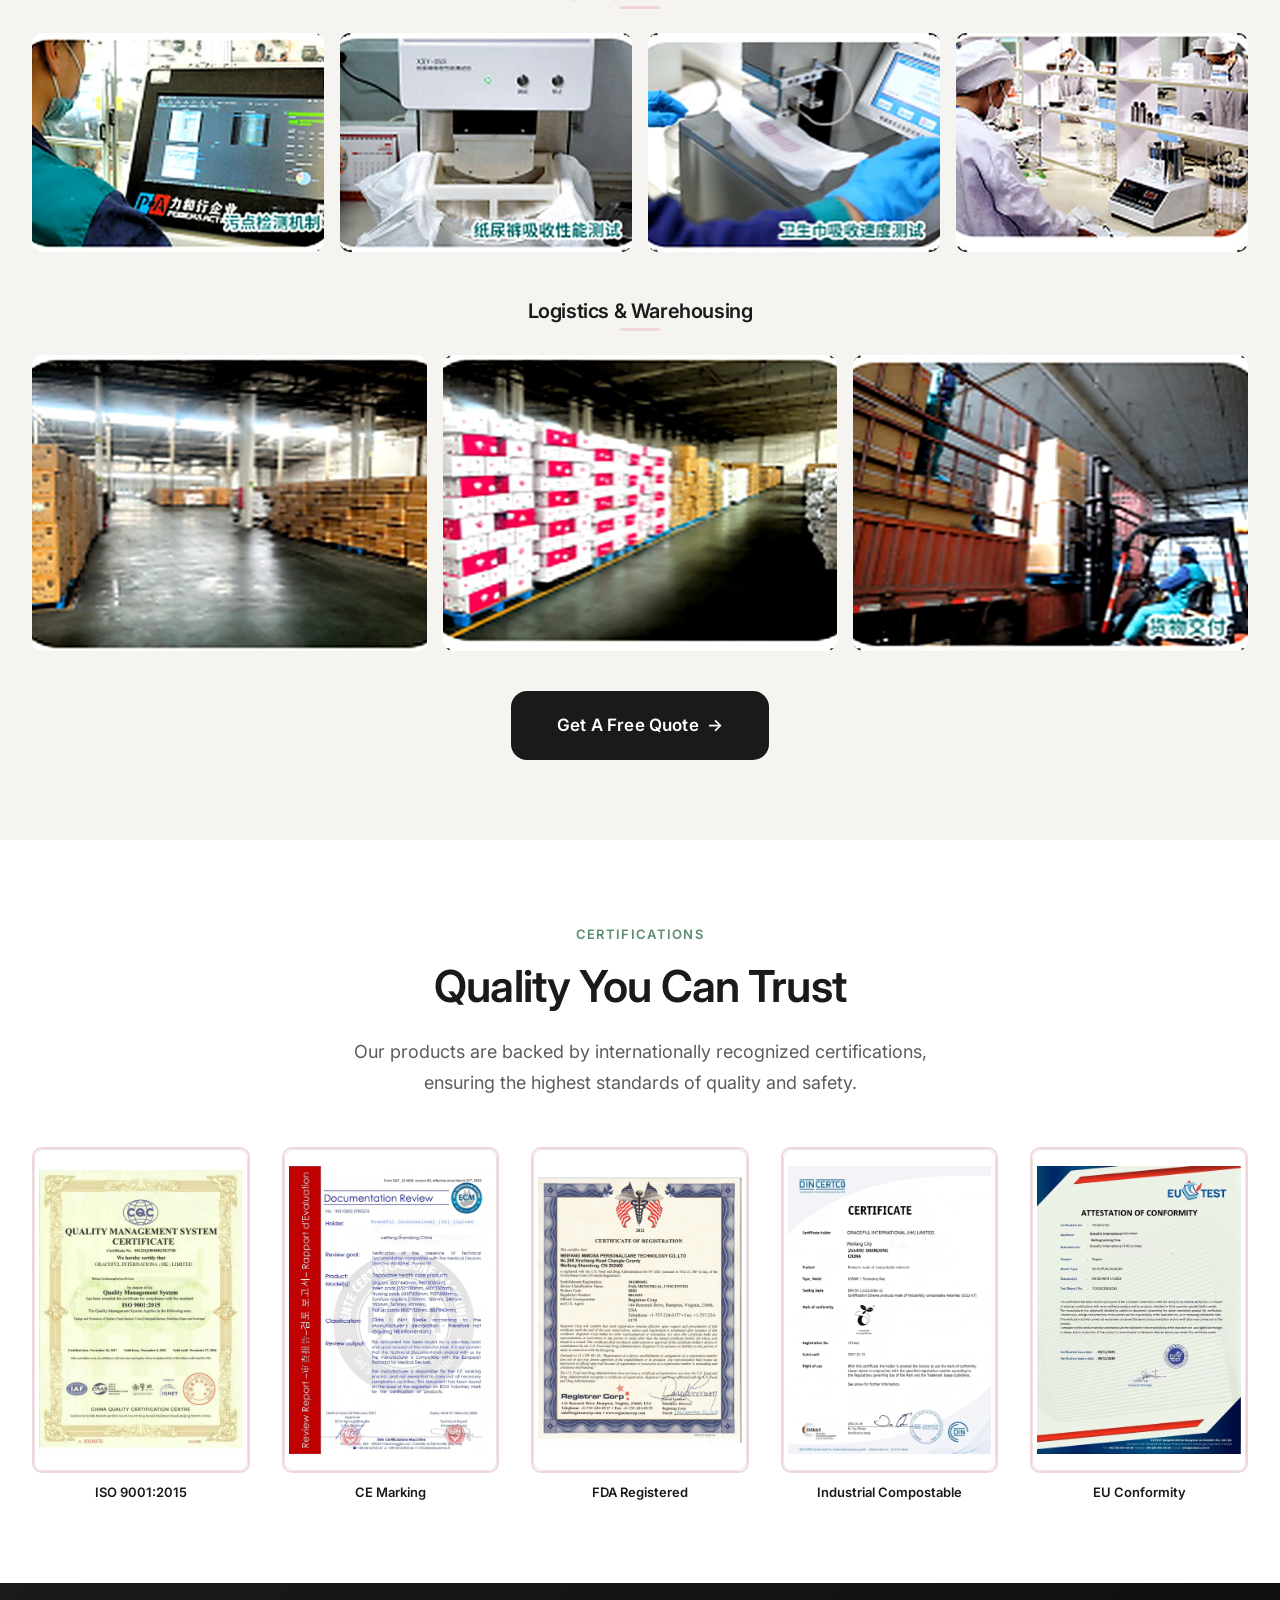
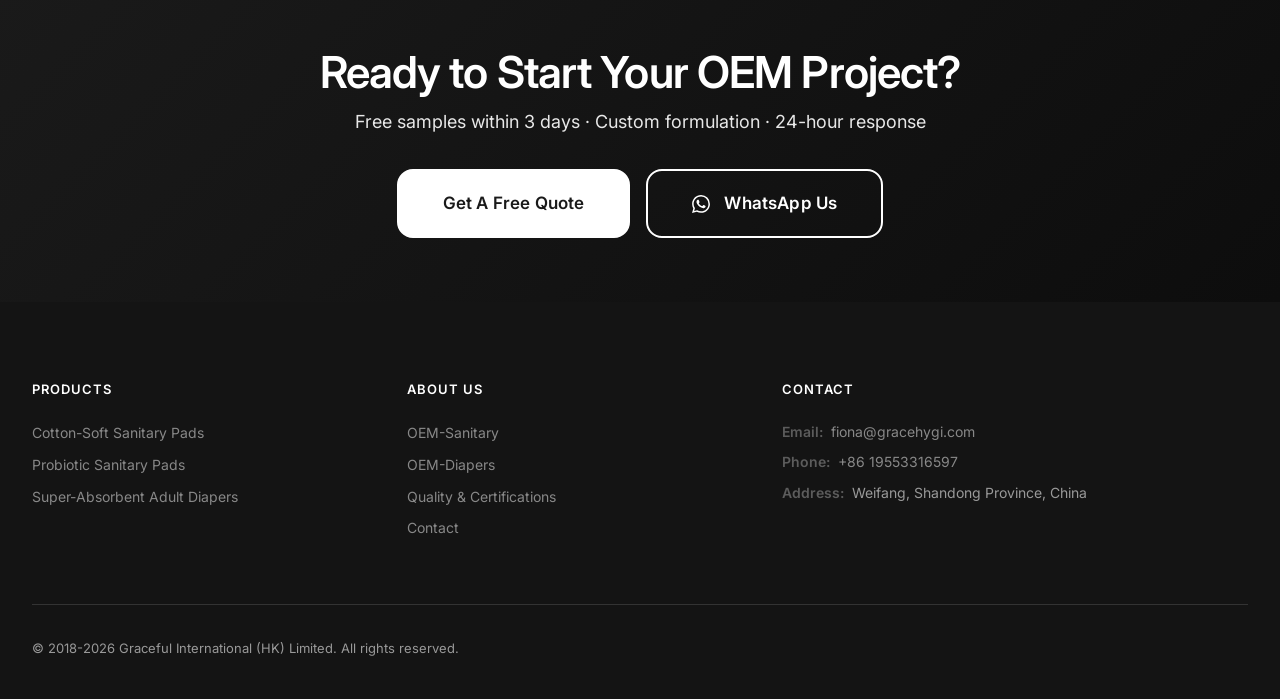
==== commit 043c442f: "Major performance & style overhaul for Western market Speed: - Lazy loading + decoding=async on all " ====
--- a/index.html
+++ b/index.html
@@ -1,9 +1,10 @@
-<!DOCTYPE html>
+﻿<!DOCTYPE html>
 <html lang="en">
 <head>
   <meta charset="UTF-8">
 
   <meta name="viewport" content="width=device-width, initial-scale=1.0">
+  <meta name="theme-color" content="#1a1a1a">
   <meta name="description" content="Professional OEM/ODM manufacturer of sanitary pads and adult diapers. 400-acre factory, 14 automated lines, ISO9001 & ISO13485 certified. Exporting to Europe, America & Korea. Free samples available.">
   <meta name="keywords" content="OEM sanitary pads manufacturer, adult diapers factory, feminine hygiene OEM, incontinence products manufacturer, private label sanitary napkins, wholesale adult diapers, hygiene products supplier China">
   <meta name="author" content="Graceful International (HK) Limited">
@@ -32,7 +33,7 @@
   <link href="https://fonts.googleapis.com/css2?family=Inter:wght@400;500;600;700&display=swap" rel="stylesheet">
 
   <!-- Styles -->
-  <link rel="stylesheet" href="css/style.css?v=20260723">
+  <link rel="stylesheet" href="css/style.css?v=20260724">
 
   <!-- Structured Data: Organization -->
   <script type="application/ld+json">
@@ -119,18 +120,18 @@
           <svg viewBox="0 0 24 24" fill="none" stroke="currentColor" stroke-width="2"><path d="M4 4h16c1.1 0 2 .9 2 2v12c0 1.1-.9 2-2 2H4c-1.1 0-2-.9-2-2V6c0-1.1.9-2 2-2z"/><polyline points="22,6 12,13 2,6"/></svg>
         </a>
         <div class="lang-selector">
-        <div class="lang-selector-current"><span class="lang-flag lang-en"></span> English <span class="lang-arrow">鈻?/span></div>
+        <div class="lang-selector-current"><span class="lang-flag lang-en"></span> English <span class="lang-arrow">▼</span></div>
         <div class="lang-selector-menu">
           <div class="lang-option active" data-lang="en"><span class="lang-flag lang-en"></span> English</div>
-          <div class="lang-option" data-lang="es"><span class="lang-flag lang-es"></span> Espa帽ol</div>
-          <div class="lang-option" data-lang="fr"><span class="lang-flag lang-fr"></span> Fran莽ais</div>
-          <div class="lang-option" data-lang="ar"><span class="lang-flag lang-ar"></span> 丕賱毓乇亘賷丞</div>
-          <div class="lang-option" data-lang="ru"><span class="lang-flag lang-ru"></span> 袪褍褋褋泻懈泄</div>
+          <div class="lang-option" data-lang="es"><span class="lang-flag lang-es"></span> Español</div>
+          <div class="lang-option" data-lang="fr"><span class="lang-flag lang-fr"></span> Français</div>
+          <div class="lang-option" data-lang="ar"><span class="lang-flag lang-ar"></span> العربية</div>
+          <div class="lang-option" data-lang="ru"><span class="lang-flag lang-ru"></span> Русский</div>
           <div class="lang-option" data-lang="de"><span class="lang-flag lang-de"></span> Deutsch</div>
-          <div class="lang-option" data-lang="pt"><span class="lang-flag lang-pt"></span> Portugu锚s</div>
-          <div class="lang-option" data-lang="ja"><span class="lang-flag lang-ja"></span> 鏃ユ湰瑾?/div>
-          <div class="lang-option" data-lang="ko"><span class="lang-flag lang-ko"></span> 頃滉淡鞏?/div>
-          <div class="lang-option" data-lang="zh"><span class="lang-flag lang-zh"></span> 涓枃</div>
+          <div class="lang-option" data-lang="pt"><span class="lang-flag lang-pt"></span> Português</div>
+          <div class="lang-option" data-lang="ja"><span class="lang-flag lang-ja"></span> 日本語</div>
+          <div class="lang-option" data-lang="ko"><span class="lang-flag lang-ko"></span> 한국어</div>
+          <div class="lang-option" data-lang="zh"><span class="lang-flag lang-zh"></span> 中文</div>
         </div>
       </div>
         <button class="nav-toggle" aria-label="Toggle menu" aria-expanded="false">
@@ -501,14 +502,14 @@
   </div>
 
   <!-- Scripts -->
-  <script src="js/i18n.js?v=20260723"></script>
+  <script src="js/i18n.js?v=20260724"></script>
   <!-- Certificate Lightbox -->
   <div class="cert-lightbox" id="certLightbox" aria-hidden="true">
     <button class="cert-lightbox-close" aria-label="Close certificate view">&times;</button>
-    <img src="" alt="Certificate" id="certLightboxImg">
+    <img loading="lazy" decoding="async"  src="" alt="Certificate" id="certLightboxImg">
   </div>
 
-  <script src="js/main.js?v=20260723"></script>
+  <script src="js/main.js?v=20260724"></script>
   <script>
     // Certificate Lightbox
     (function() {
--- a/css/style.css
+++ b/css/style.css
@@ -6,11 +6,12 @@
 
 /* --- CSS Variables / Design Tokens --- */
 :root {
-  /* Primary palette */
+  /* Neutral palette — warm, professional */
   --color-white: #ffffff;
-  --color-off-white: #fafaf9;
-  --color-light-gray: #f5f4f2;
+  --color-off-white: #fafaf8;
+  --color-light-gray: #f5f4f1;
   --color-border: #e8e6e1;
+  --color-border-light: #f0eeea;
   --color-text: #1a1a1a;
   --color-text-secondary: #5c5c5c;
   --color-text-muted: #8a8a8a;
@@ -28,35 +29,44 @@
   --color-blue-text: #4a7a94;
 
   /* Functional */
-  --color-primary: #2c2c2c;
-  --color-accent: #c9a0ae;
-  --color-success: #6ba88e;
+  --color-primary: #1a1a1a;
+  --color-primary-hover: #333333;
+  --color-primary-light: #f5f0f2;
+  --color-primary-dark: #0d0d0d;
+  --color-bg-primary: var(--color-off-white);
+  --color-bg-secondary: var(--color-light-gray);
+  --color-text-primary: var(--color-text);
+  --color-accent: #5b8c6f;
+  --color-accent-hover: #4a7a5e;
+  --color-accent-light: #edf5f0;
+  --color-success: #5b8c6f;
   --color-warning: #e8c56d;
   --color-error: #d47878;
 
-  /* Typography */
-  --font-sans: 'Inter', -apple-system, BlinkMacSystemFont, 'Segoe UI', Roboto, 'Helvetica Neue', Arial, sans-serif;
-  --font-display: 'Inter', -apple-system, BlinkMacSystemFont, 'Segoe UI', Roboto, 'Helvetica Neue', Arial, sans-serif;
-
-  /* Spacing scale */
+  /* Typography — refined scale */
+  --font-sans: 'Inter', -apple-system, BlinkMacSystemFont, 'Segoe UI', Roboto, sans-serif;
+  --font-display: 'Inter', -apple-system, BlinkMacSystemFont, 'Segoe UI', Roboto, sans-serif;
+
+  /* Spacing scale — generous whitespace */
   --space-xs: 0.25rem;
   --space-sm: 0.5rem;
   --space-md: 1rem;
   --space-lg: 1.5rem;
   --space-xl: 2rem;
-  --space-2xl: 2rem;
-  --space-3xl: 2.5rem;
-  --space-4xl: 3rem;
-  --space-5xl: 4rem;
+  --space-2xl: 2.5rem;
+  --space-3xl: 3rem;
+  --space-4xl: 4rem;
+  --space-5xl: 5rem;
 
   /* Layout */
   --max-width: 1280px;
-  --nav-height: 60px;
-
-  /* Shadows */
-  --shadow-sm: 0 1px 2px rgba(0,0,0,0.04);
-  --shadow-md: 0 4px 12px rgba(0,0,0,0.06);
-  --shadow-lg: 0 12px 40px rgba(0,0,0,0.08);
+  --nav-height: 64px;
+
+  /* Shadows — softer, more natural */
+  --shadow-sm: 0 1px 3px rgba(0,0,0,0.04), 0 1px 2px rgba(0,0,0,0.03);
+  --shadow-md: 0 4px 16px rgba(0,0,0,0.06), 0 1px 3px rgba(0,0,0,0.04);
+  --shadow-lg: 0 12px 40px rgba(0,0,0,0.08), 0 2px 6px rgba(0,0,0,0.04);
+  --shadow-xl: 0 20px 60px rgba(0,0,0,0.1), 0 4px 12px rgba(0,0,0,0.05);
 
   /* Border radius */
   --radius-sm: 6px;
@@ -65,9 +75,9 @@
   --radius-xl: 24px;
 
   /* Transitions */
-  --transition-fast: 0.15s ease;
-  --transition-base: 0.3s ease;
-  --transition-slow: 0.5s ease;
+  --transition-fast: 0.15s cubic-bezier(0.4, 0, 0.2, 1);
+  --transition-base: 0.3s cubic-bezier(0.4, 0, 0.2, 1);
+  --transition-slow: 0.5s cubic-bezier(0.4, 0, 0.2, 1);
 }
 
 /* --- Reset & Base --- */
@@ -134,26 +144,53 @@
   padding: var(--space-4xl) 0;
 }
 
+/* --- Scroll Reveal Animation --- */
+.reveal {
+  opacity: 0;
+  transform: translateY(24px);
+  transition: opacity 0.7s cubic-bezier(0.16, 1, 0.3, 1), transform 0.7s cubic-bezier(0.16, 1, 0.3, 1);
+}
+.reveal.revealed {
+  opacity: 1;
+  transform: translateY(0);
+}
+.reveal-delay-1 { transition-delay: 0.1s; }
+.reveal-delay-2 { transition-delay: 0.2s; }
+.reveal-delay-3 { transition-delay: 0.3s; }
+.reveal-delay-4 { transition-delay: 0.4s; }
+
+/* --- Skeleton Loading (for images) --- */
+.skeleton {
+  background: linear-gradient(90deg, var(--color-light-gray) 25%, var(--color-border) 50%, var(--color-light-gray) 75%);
+  background-size: 200% 100%;
+  animation: shimmer 1.5s infinite;
+}
+@keyframes shimmer {
+  0% { background-position: 200% 0; }
+  100% { background-position: -200% 0; }
+}
+
 /* --- Typography --- */
 h1, h2, h3, h4, h5, h6 {
   font-family: var(--font-display);
   font-weight: 600;
-  line-height: 1.2;
+  line-height: 1.15;
   color: var(--color-text);
-}
-
-h1 { font-size: clamp(2.25rem, 5vw, 3.75rem); letter-spacing: -0.02em; }
-h2 { font-size: clamp(1.75rem, 3.5vw, 2.5rem); letter-spacing: -0.01em; }
-h3 { font-size: clamp(1.25rem, 2vw, 1.5rem); }
+  letter-spacing: -0.02em;
+}
+
+h1 { font-size: clamp(2.5rem, 5.5vw, 4rem); }
+h2 { font-size: clamp(1.875rem, 3.5vw, 2.75rem); }
+h3 { font-size: clamp(1.25rem, 2vw, 1.625rem); }
 h4 { font-size: 1.125rem; }
 
 .section-label {
   display: inline-block;
   font-size: 0.8125rem;
   font-weight: 600;
-  letter-spacing: 0.08em;
+  letter-spacing: 0.1em;
   text-transform: uppercase;
-  color: var(--color-rose-text);
+  color: var(--color-accent);
   margin-bottom: var(--space-md);
 }
 
@@ -162,14 +199,14 @@
 }
 
 .section-title {
-  margin-bottom: var(--space-md);
+  margin-bottom: var(--space-lg);
 }
 
 .section-desc {
   font-size: 1.125rem;
   color: var(--color-text-secondary);
-  max-width: 640px;
-  line-height: 1.8;
+  max-width: 600px;
+  line-height: 1.75;
 }
 
 .text-center { text-align: center; }
@@ -184,22 +221,34 @@
   padding: 0.875rem 2rem;
   font-size: 0.9375rem;
   font-weight: 600;
+  letter-spacing: 0.01em;
   border: 2px solid transparent;
   border-radius: var(--radius-md);
   cursor: pointer;
   transition: all var(--transition-base);
   white-space: nowrap;
-  letter-spacing: 0.01em;
-}
+  position: relative;
+  overflow: hidden;
+}
+
+.btn::after {
+  content: '';
+  position: absolute;
+  inset: 0;
+  background: rgba(255,255,255,0.1);
+  opacity: 0;
+  transition: opacity var(--transition-fast);
+}
+.btn:active::after { opacity: 1; }
 
 .btn-primary {
   background: var(--color-primary);
   color: var(--color-white);
 }
 .btn-primary:hover {
-  background: #444;
-  transform: translateY(-1px);
-  box-shadow: var(--shadow-md);
+  background: var(--color-primary-hover);
+  transform: translateY(-2px);
+  box-shadow: 0 8px 25px rgba(0,0,0,0.15);
 }
 
 .btn-outline {
@@ -210,31 +259,47 @@
 .btn-outline:hover {
   background: var(--color-primary);
   color: var(--color-white);
+  transform: translateY(-2px);
+  box-shadow: 0 8px 25px rgba(0,0,0,0.1);
+}
+
+.btn-accent {
+  background: var(--color-accent);
+  color: var(--color-white);
+  border-color: var(--color-accent);
+}
+.btn-accent:hover {
+  background: var(--color-accent-hover);
+  transform: translateY(-2px);
+  box-shadow: 0 8px 25px rgba(91,140,111,0.3);
 }
 
 .btn-rose {
   background: var(--color-rose-dark);
   color: var(--color-white);
+  border-color: var(--color-rose-dark);
 }
 .btn-rose:hover {
   background: #b88896;
-  transform: translateY(-1px);
-  box-shadow: var(--shadow-md);
+  transform: translateY(-2px);
+  box-shadow: 0 8px 25px rgba(201,160,174,0.35);
 }
 
 .btn-blue {
   background: var(--color-blue-dark);
   color: var(--color-white);
+  border-color: var(--color-blue-dark);
 }
 .btn-blue:hover {
   background: #7aa5bc;
-  transform: translateY(-1px);
-  box-shadow: var(--shadow-md);
+  transform: translateY(-2px);
+  box-shadow: 0 8px 25px rgba(139,184,208,0.35);
 }
 
 .btn-lg {
-  padding: 1.125rem 2.5rem;
+  padding: 1.125rem 2.75rem;
   font-size: 1.0625rem;
+  border-radius: var(--radius-lg);
 }
 
 .btn-sm {
@@ -249,16 +314,17 @@
   left: 0;
   right: 0;
   height: var(--nav-height);
-  background: rgba(255,255,255,0.95);
-  backdrop-filter: blur(12px);
-  -webkit-backdrop-filter: blur(12px);
-  border-bottom: 1px solid var(--color-border);
+  background: rgba(255,255,255,0.92);
+  backdrop-filter: blur(20px);
+  -webkit-backdrop-filter: blur(20px);
+  border-bottom: 1px solid var(--color-border-light);
   z-index: 1000;
-  transition: box-shadow var(--transition-base);
+  transition: all var(--transition-base);
 }
 
 .nav.scrolled {
-  box-shadow: var(--shadow-sm);
+  box-shadow: 0 1px 20px rgba(0,0,0,0.06);
+  border-bottom-color: transparent;
 }
 
 .nav-inner {
@@ -448,8 +514,7 @@
 /* --- Hero Section --- */
 .hero {
   position: relative;
-  min-height: auto;
-  height: 40vh;
+  min-height: 520px;
   display: flex;
   align-items: center;
   justify-content: center;
@@ -461,7 +526,7 @@
 .hero-bg {
   position: absolute;
   inset: 0;
-  background: linear-gradient(135deg, #f5f4f2 0%, #e8e6e1 30%, #d5d2cc 60%, #c8c5bf 100%);
+  background: linear-gradient(160deg, #f8f7f4 0%, #eeebe5 35%, #e3dfd6 65%, #d8d3c8 100%);
   z-index: 0;
 }
 
@@ -471,7 +536,7 @@
   inset: 0;
   width: 100%;
   height: 100%;
-  object-fit: contain;
+  object-fit: cover;
 }
 
 .hero-bg-placeholder .watermark {
@@ -488,8 +553,8 @@
   inset: 0;
   background: linear-gradient(
     180deg,
-    rgba(255,255,255,0.1) 0%,
-    rgba(255,255,255,0.4) 100%
+    rgba(255,255,255,0) 0%,
+    rgba(255,255,255,0.3) 100%
   );
   z-index: 1;
 }
@@ -498,16 +563,16 @@
   position: relative;
   z-index: 2;
   text-align: center;
-  max-width: 900px;
-  padding: var(--space-4xl) var(--space-xl);
+  max-width: 960px;
+  padding: var(--space-5xl) var(--space-xl);
 }
 
 .hero-tag {
   display: inline-block;
-  padding: 0.375rem 1rem;
+  padding: 0.375rem 1.25rem;
   font-size: 0.8125rem;
   font-weight: 600;
-  letter-spacing: 0.06em;
+  letter-spacing: 0.08em;
   text-transform: uppercase;
   color: var(--color-white);
   background: var(--color-primary);
@@ -516,9 +581,9 @@
 }
 
 .hero-title {
-  font-size: clamp(2rem, 5vw, 3.5rem);
+  font-size: clamp(2.25rem, 5.5vw, 4rem);
   font-weight: 700;
-  line-height: 1.1;
+  line-height: 1.08;
   letter-spacing: -0.03em;
   margin-bottom: var(--space-lg);
   color: var(--color-text);
@@ -528,8 +593,8 @@
   font-size: clamp(1.125rem, 2vw, 1.375rem);
   color: var(--color-text-secondary);
   margin-bottom: var(--space-2xl);
-  line-height: 1.8;
-  max-width: 640px;
+  line-height: 1.75;
+  max-width: 600px;
   margin-left: auto;
   margin-right: auto;
 }
@@ -545,9 +610,9 @@
   display: flex;
   align-items: center;
   justify-content: center;
-  margin-top: var(--space-lg);
+  margin-top: var(--space-xl);
   font-size: 0.875rem;
-  color: rgba(255,255,255,0.85);
+  color: var(--color-text-secondary);
   font-weight: 500;
   gap: var(--space-xs);
 }
@@ -671,9 +736,9 @@
 /* --- Trust Bar --- */
 .trust-bar {
   background: var(--color-white);
-  border-top: 1px solid var(--color-border);
-  border-bottom: 1px solid var(--color-border);
-  padding: var(--space-2xl) 0;
+  border-top: 1px solid var(--color-border-light);
+  border-bottom: 1px solid var(--color-border-light);
+  padding: var(--space-3xl) 0;
 }
 
 .trust-bar .container {
@@ -732,9 +797,9 @@
 .product-category {
   border-radius: var(--radius-lg);
   overflow: hidden;
-  border: 1px solid var(--color-border);
+  border: 1px solid var(--color-border-light);
   background: var(--color-white);
-  transition: box-shadow var(--transition-base);
+  transition: all var(--transition-base);
 }
 
 .product-category:hover {
@@ -750,7 +815,7 @@
 }
 
 .category-header {
-  padding: var(--space-2xl) var(--space-2xl) var(--space-lg);
+  padding: var(--space-3xl) var(--space-2xl) var(--space-xl);
   text-align: center;
 }
 
@@ -768,20 +833,22 @@
 }
 
 .category-title {
-  font-size: 1.375rem;
+  font-size: 1.5rem;
   margin-bottom: var(--space-sm);
 }
 
 .category-desc {
-  font-size: 0.9375rem;
+  font-size: 1rem;
   color: var(--color-text-secondary);
+  max-width: 480px;
+  margin: 0 auto;
 }
 
 .category-products {
   padding: var(--space-xl) var(--space-2xl) var(--space-2xl);
   display: flex;
   flex-direction: column;
-  gap: var(--space-xl);
+  gap: var(--space-lg);
 }
 
 .product-card {
@@ -789,13 +856,13 @@
   gap: var(--space-xl);
   padding: var(--space-xl);
   background: var(--color-white);
-  border-radius: var(--radius-lg);
-  border: 1px solid var(--color-border);
+  border-radius: var(--radius-md);
+  border: 1px solid var(--color-border-light);
   transition: all var(--transition-base);
 }
 
 .product-card:hover {
-  transform: translateY(-3px);
+  transform: translateY(-4px);
   box-shadow: var(--shadow-lg);
   border-color: transparent;
 }
@@ -1794,7 +1861,7 @@
   left: 10%;
   right: 10%;
   height: 2px;
-  background: linear-gradient(90deg, var(--color-primary) 0%, var(--color-primary-light, #e91e63) 100%);
+  background: linear-gradient(90deg, var(--color-accent) 0%, var(--color-accent-hover) 100%);
   opacity: 0.3;
   z-index: 0;
 }
@@ -1853,7 +1920,7 @@
 /* --- Final CTA Banner --- */
 .module-final-cta {
   padding: var(--space-4xl) 0;
-  background: linear-gradient(135deg, var(--color-primary) 0%, var(--color-primary-dark, #c2185b) 100%);
+  background: linear-gradient(135deg, var(--color-primary) 0%, var(--color-primary-dark) 100%);
   color: #fff;
 }
 .module-final-cta .section-title {
@@ -1939,7 +2006,7 @@
 .cta-banner {
   background: var(--color-primary);
   color: var(--color-white);
-  padding: var(--space-4xl) 0;
+  padding: var(--space-5xl) 0;
   text-align: center;
 }
 
@@ -1969,29 +2036,29 @@
 
 /* --- Footer --- */
 .footer {
-  background: #1a1a1a;
-  color: #a0a0a0;
-  padding: var(--space-4xl) 0 var(--space-2xl);
+  background: #141414;
+  color: #999;
+  padding: var(--space-5xl) 0 var(--space-2xl);
 }
 
 .footer-grid {
   display: grid;
   grid-template-columns: 1fr 1fr 1.5fr;
-  gap: var(--space-3xl);
-  margin-bottom: var(--space-3xl);
+  gap: var(--space-4xl);
+  margin-bottom: var(--space-4xl);
 }
 
 .footer h4 {
-  font-size: 0.875rem;
+  font-size: 0.8125rem;
   font-weight: 600;
   color: var(--color-white);
   margin-bottom: var(--space-lg);
   text-transform: uppercase;
-  letter-spacing: 0.06em;
+  letter-spacing: 0.08em;
 }
 
 .footer a {
-  color: #a0a0a0;
+  color: #888;
   font-size: 0.875rem;
   transition: color var(--transition-fast);
 }
@@ -3091,11 +3158,11 @@
   }
 
   .hero-content {
-    padding: var(--space-2xl) var(--space-md);
+    padding: var(--space-3xl) var(--space-md);
   }
 
   .hero {
-    height: 25vh;
+    min-height: 360px;
   }
 
   /* Hero Banner mobile */
